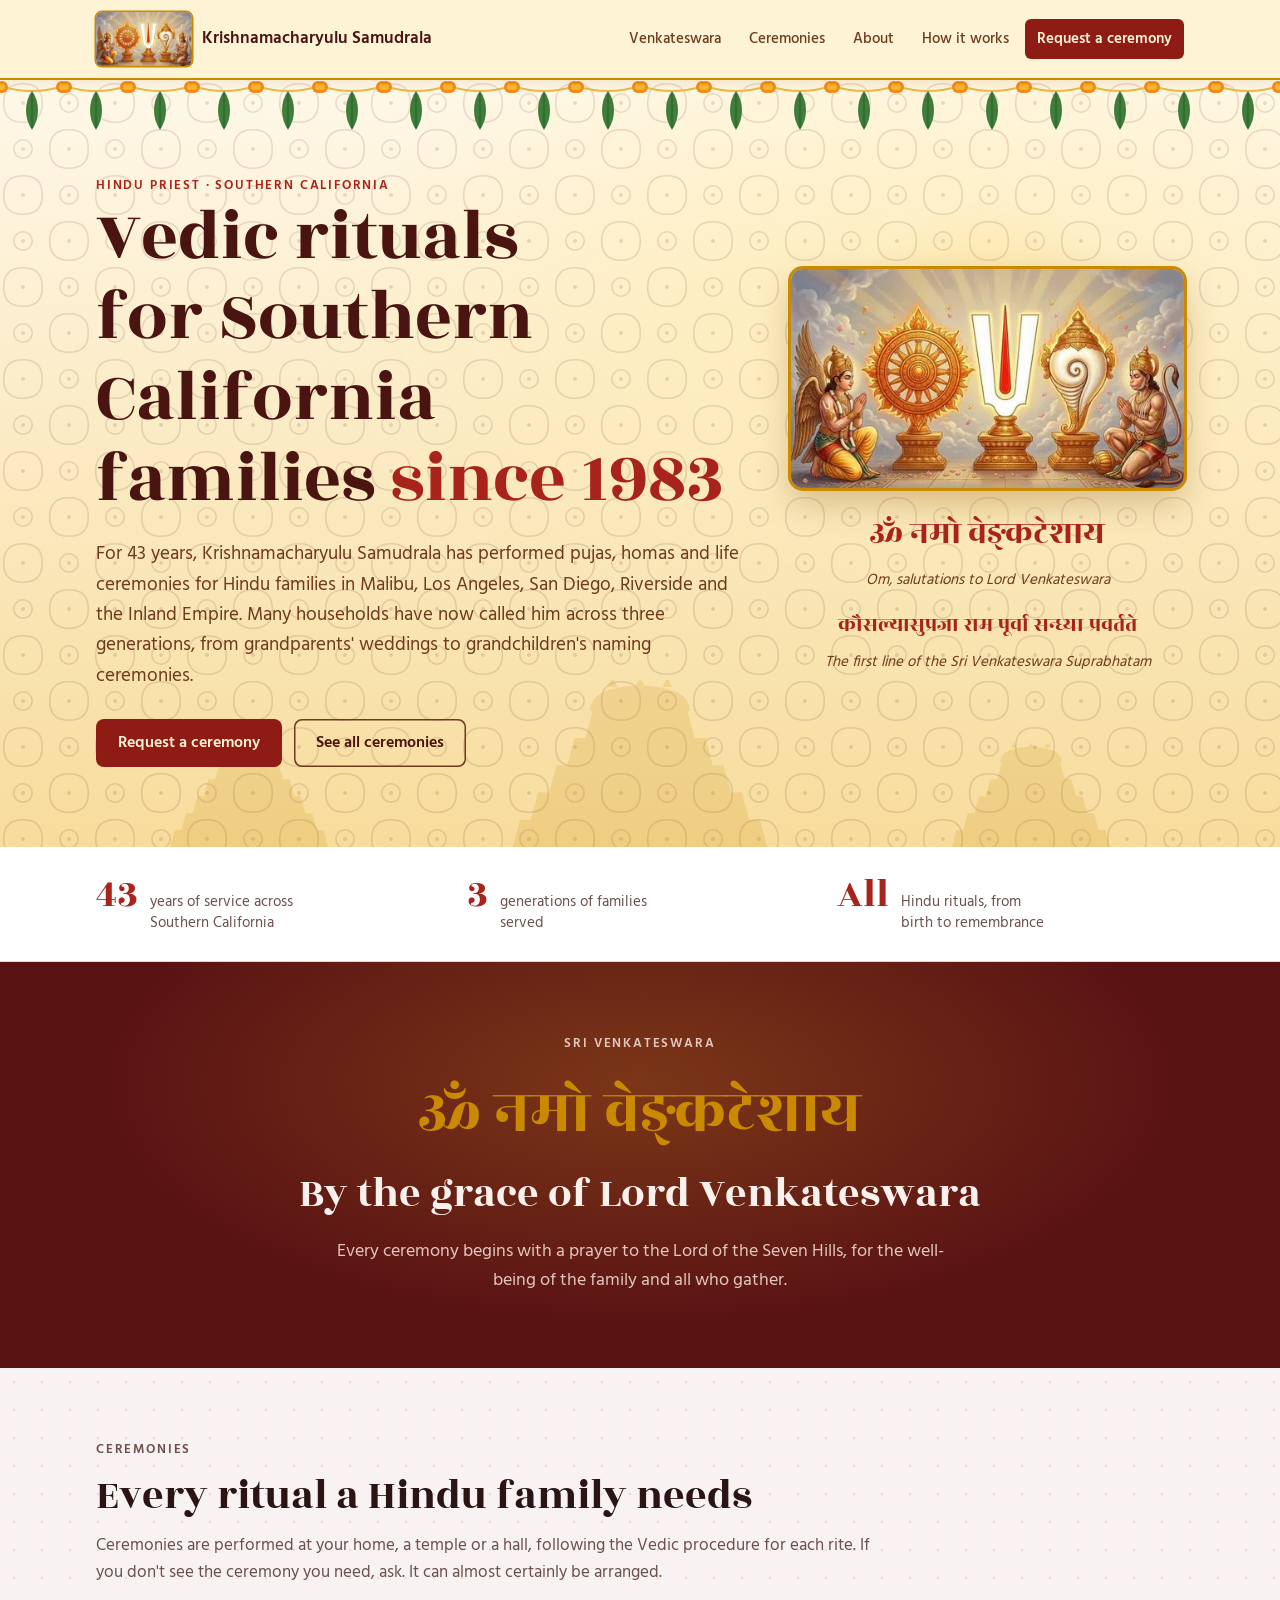
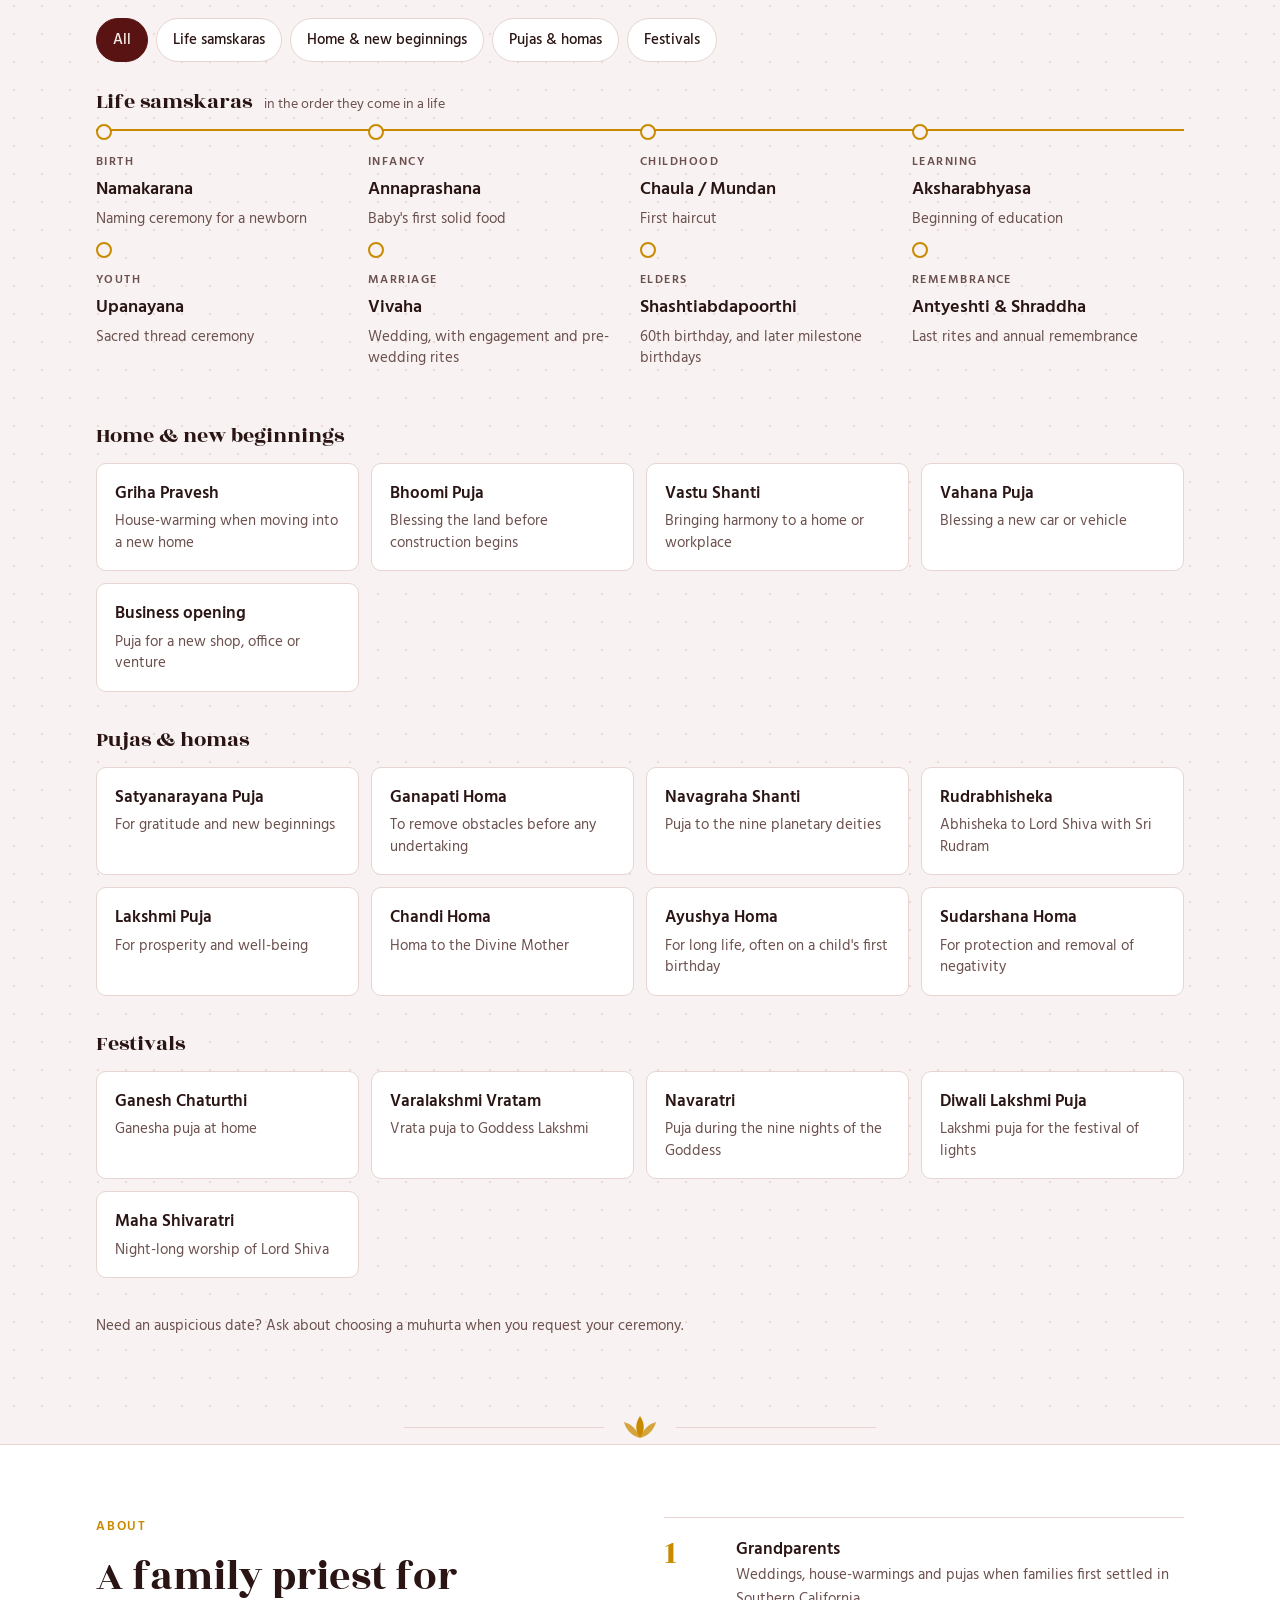
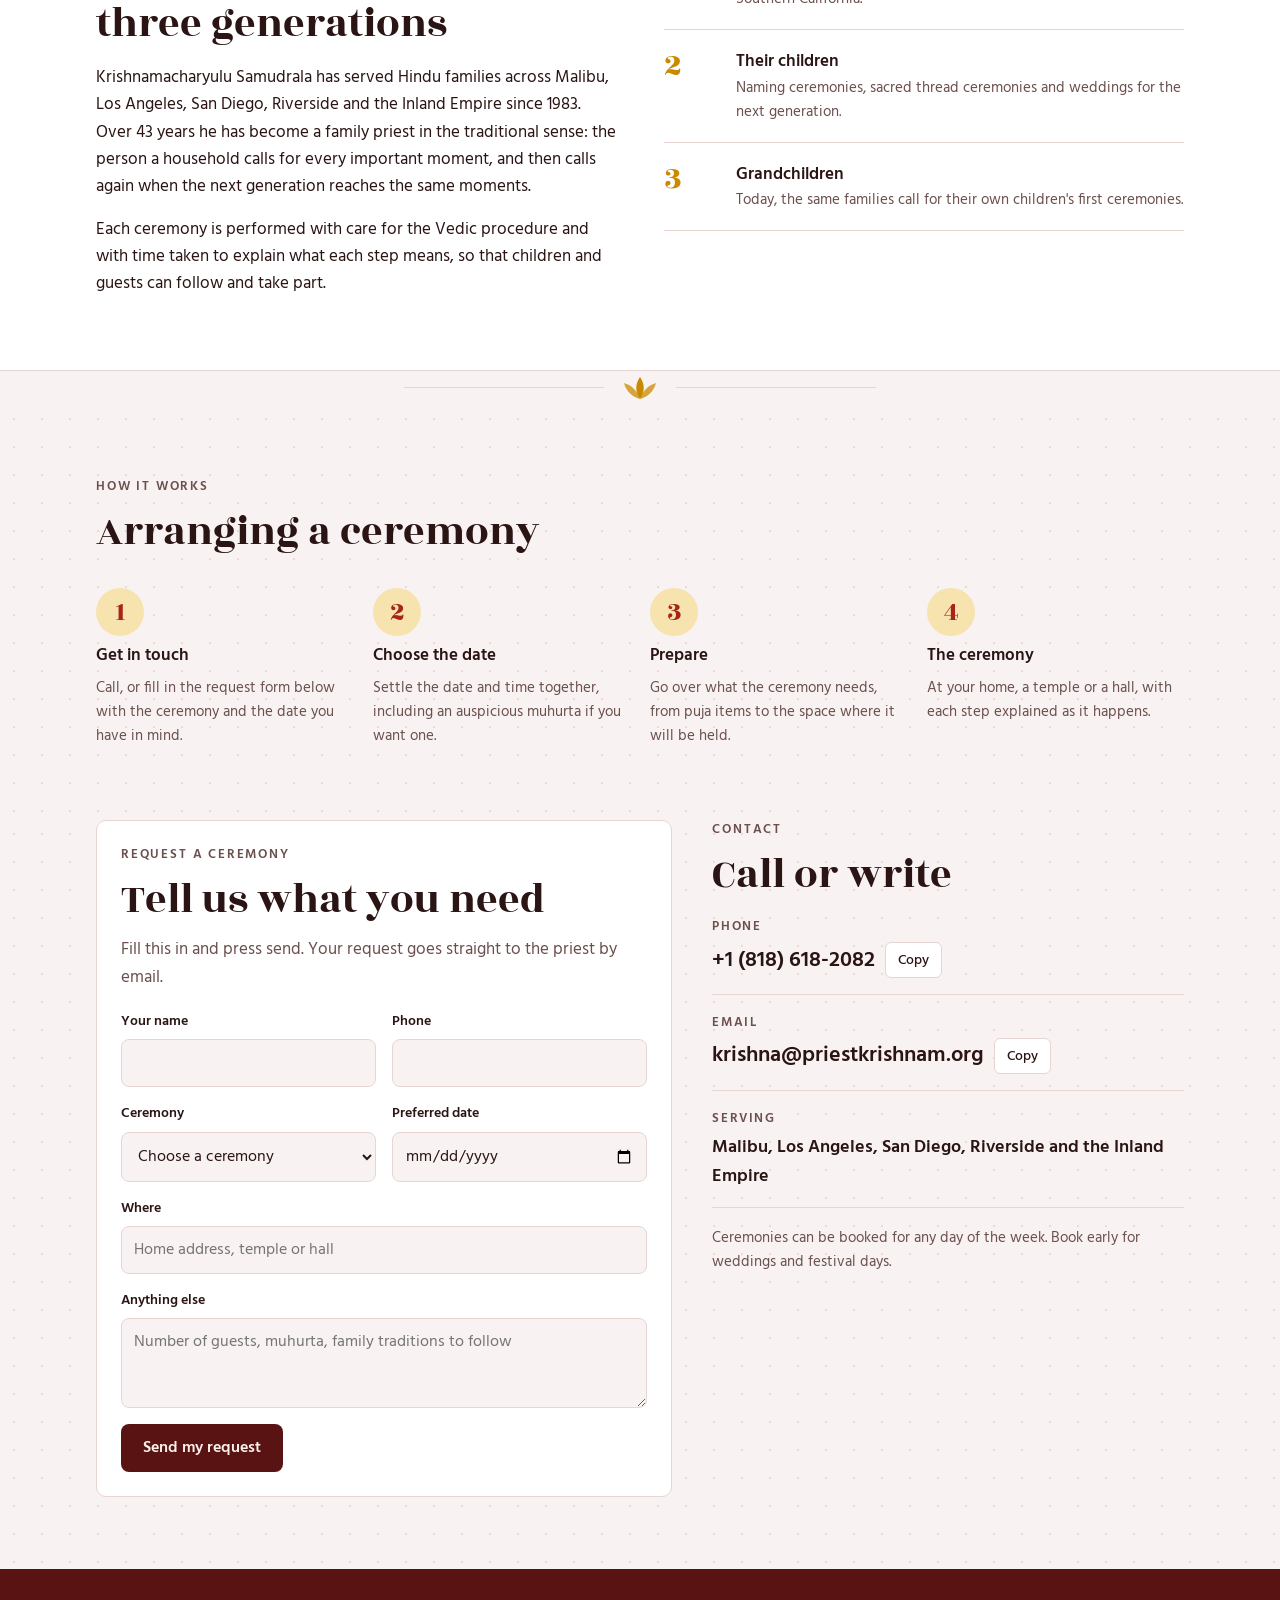
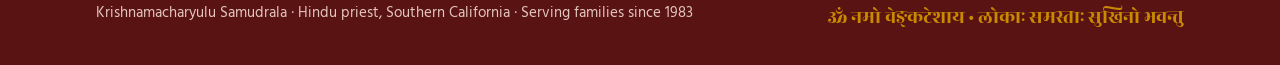
==== index.html @ 1e93631e "fix: the code" ====
<!doctype html>
<html lang="en">
<head>
<meta charset="utf-8">
<meta name="viewport" content="width=device-width, initial-scale=1, viewport-fit=cover">
<meta name="description" content="Krishnamacharyulu Samudrala, Hindu priest serving families in Malibu, Los Angeles, San Diego, Riverside and the Inland Empire since 1983. Pujas, homas, weddings and all Hindu ceremonies.">
<title>Krishnamacharyulu Samudrala</title>
<link rel="preconnect" href="https://fonts.googleapis.com">
<link rel="stylesheet" href="https://fonts.googleapis.com/css2?family=Rozha+One&family=Hind:wght@400;500;600&display=swap">
<style>
/* Layout: a temple-maroon hero band with a kolam drawn behind it, then plain leaf-white sections; services follow the order of life's samskaras */
:root {
  --bg: #F8F3F2;
  --surface: #FFFFFF;
  --ink: #2A1514;
  --muted: #6B504D;
  --line: #E6D5D1;
  --band: #5A1313;
  --on-band: #FBF1EC;
  --on-band-muted: #E3C6BC;
  --turmeric: #C98A00;
  --turmeric-soft: #F6E3AE;
  --kumkum: #A8231A;
  --kumkum-on-band: #E2382B;
  --dot: rgba(168, 35, 26, 0.13);
  --ph-bg: #FFF1C2;
  --ph-ink: #6B4A00;
  --display: "Rozha One", "Georgia", serif;
  --body: "Hind", "Segoe UI", system-ui, sans-serif;
  --radius: 10px;
  --nav-bg: #FFF3D6; --nav-ink: #4A1410; --nav-muted: #6E3B1E;
  --hero-top: #FFF8E8; --hero-bottom: #F7DC9C; --hero-ink: #4A1410; --hero-muted: #6E3B1E; --hero-accent: #A8231A;
}
@media (prefers-color-scheme: dark) {
  :root:not([data-theme="light"]) {
    --bg: #140B0A; --surface: #1E1211; --ink: #F3E8E4; --muted: #C0A7A1; --line: #3A2422;
    --band: #2B0E0D; --on-band: #F8ECE7; --on-band-muted: #D8BBB2;
    --turmeric: #F0B429; --turmeric-soft: #3A2E0F; --kumkum: #F07A6A;
    --ph-bg: #3A2E0F; --ph-ink: #F6D47A; --dot: rgba(240, 180, 41, 0.10); --nav-bg: #2A1609; --nav-ink: #FBEFD5; --nav-muted: #E6CFA6; --hero-top: #2A1609; --hero-bottom: #3E2410; --hero-ink: #FBEFD5; --hero-muted: #E6CFA6; --hero-accent: #F0B429; color-scheme: dark;
  }
}
:root[data-theme="dark"] {
  --bg: #140B0A; --surface: #1E1211; --ink: #F3E8E4; --muted: #C0A7A1; --line: #3A2422;
  --band: #2B0E0D; --on-band: #F8ECE7; --on-band-muted: #D8BBB2;
  --turmeric: #F0B429; --turmeric-soft: #3A2E0F; --kumkum: #F07A6A;
  --ph-bg: #3A2E0F; --ph-ink: #F6D47A; --dot: rgba(240, 180, 41, 0.10); --nav-bg: #2A1609; --nav-ink: #FBEFD5; --nav-muted: #E6CFA6; --hero-top: #2A1609; --hero-bottom: #3E2410; --hero-ink: #FBEFD5; --hero-muted: #E6CFA6; --hero-accent: #F0B429; color-scheme: dark;
}
* { box-sizing: border-box; }
body { background: var(--bg); color: var(--ink); font-family: var(--body); font-size: 17px; line-height: 1.6; }
.wrap { max-width: 1120px; margin: 0 auto; padding-left: max(16px, env(safe-area-inset-left, 0px)); padding-right: max(16px, env(safe-area-inset-right, 0px)); }
h1, h2, h3 { font-family: var(--display); font-weight: 400; line-height: 1.12; text-wrap: balance; margin: 0; }
h2 { font-size: clamp(30px, 4vw, 42px); }
h3 { font-size: 22px; }
p { margin: 0; }
a { color: inherit; }
:focus-visible { outline: 3px solid var(--turmeric); outline-offset: 2px; border-radius: 4px; }
.eyebrow { font-size: 13px; font-weight: 600; letter-spacing: 0.14em; text-transform: uppercase; color: var(--turmeric); }
.ph { background: var(--ph-bg); color: var(--ph-ink); padding: 0 0.3em; border-radius: 4px; font-weight: 600; }
.skt { font-family: var(--display); }

/* header */
body::before { content: ""; position: fixed; inset: 0 0 auto; height: env(safe-area-inset-top, 0px); z-index: 10; background: var(--nav-bg); }
header.top { position: sticky; top: env(safe-area-inset-top, 0px); z-index: 9; background: var(--nav-bg); color: var(--nav-ink); border-bottom: 2px solid var(--turmeric); box-shadow: 0 2px 12px rgba(120, 70, 10, 0.12); }
header.top .wrap { display: flex; align-items: center; justify-content: space-between; gap: 16px; padding-block: 12px; flex-wrap: wrap; }
.brand { display: flex; align-items: center; gap: 10px; text-decoration: none; }
.brand-art { display: block; width: 96px; height: 54px; object-fit: cover; border-radius: 6px; flex: 0 0 auto; box-shadow: 0 0 0 1.5px var(--turmeric); }
.brand span { font-weight: 600; font-size: 17px; }
nav { display: flex; gap: 4px; flex-wrap: wrap; }
nav a { text-decoration: none; padding: 8px 12px; border-radius: 6px; font-size: 15px; font-weight: 500; color: var(--nav-muted); }
nav a:hover { color: var(--nav-ink); background: rgba(201, 138, 0, 0.14); }
nav a.cta { color: #FFF3D6; background: #8E1B14; font-weight: 600; }
nav a.cta:hover { color: #FFFFFF; background: #A8231A; }

/* hero */
.hero { position: relative; background: radial-gradient(ellipse 70% 60% at 72% 30%, rgba(255, 236, 170, 0.55), rgba(255, 236, 170, 0) 70%), linear-gradient(180deg, var(--hero-top), var(--hero-bottom)); color: var(--hero-ink); overflow: hidden; }
.hero canvas { position: absolute; inset: 0; width: 100%; height: 100%; opacity: 0.12; pointer-events: none; }
.hero .wrap { position: relative; display: grid; grid-template-columns: minmax(0, 1.25fr) minmax(0, 0.75fr); gap: 40px; align-items: center; padding-block: 72px 80px; }
.hero h1 { font-size: clamp(40px, 6.2vw, 72px); }
.hero h1 em { font-style: normal; color: var(--hero-accent); }
.hero .eyebrow { color: var(--hero-accent); }
.hero .lede { margin-top: 20px; font-size: 19px; max-width: 34em; color: var(--hero-muted); }
.hero .actions { margin-top: 28px; display: flex; gap: 12px; flex-wrap: wrap; }
.btn { display: inline-flex; align-items: center; gap: 8px; min-height: 48px; padding: 0 22px; border-radius: 8px; font: 600 16px var(--body); text-decoration: none; border: 0; cursor: pointer; }
.btn.primary { background: #8E1B14; color: #FFF3D6; }
.btn.primary:hover { background: #A8231A; }
.btn.ghost { background: transparent; color: var(--hero-ink); box-shadow: inset 0 0 0 1.5px var(--hero-muted); }
.btn.ghost:hover { box-shadow: inset 0 0 0 1.5px var(--hero-ink); }
.shloka { border-left: 0; text-align: center; }
.shloka .deva { font-family: var(--display); font-size: clamp(26px, 3vw, 34px); color: var(--hero-accent); line-height: 1.4; }
.shloka .tr { margin-top: 10px; font-size: 15px; color: var(--hero-muted); font-style: italic; }
.emblem-art { display: block; width: 100%; max-width: 560px; height: auto; margin: 0 auto 22px; border-radius: 12px; box-shadow: 0 0 0 3px var(--turmeric), 0 14px 34px rgba(120, 60, 0, 0.28); }
.shloka .deva.small { margin-top: 18px; font-size: clamp(18px, 2vw, 22px); }
.glow { animation: glow 3.2s ease-in-out infinite; }
@keyframes glow { 0%,100% { opacity: 1; } 50% { opacity: 0.72; } }
@media (prefers-reduced-motion: reduce) { .glow { animation: none; } }
.temples .wrap { display: grid; gap: 28px; }
.temple-grid { display: grid; grid-template-columns: repeat(2, minmax(0, 1fr)); gap: 24px; }
figure { margin: 0; display: grid; gap: 12px; }
.photo-slot { aspect-ratio: 4 / 3; max-width: 100%; border-radius: var(--radius); background: var(--band); color: var(--on-band-muted); display: grid; place-items: center; text-align: center; padding: 24px; position: relative; overflow: hidden; box-shadow: inset 0 0 0 6px var(--band), inset 0 0 0 8px var(--turmeric); }
.photo-slot span { font-size: 15px; max-width: 22em; }
.photo-slot .om-big { display: block; font-family: var(--display); font-size: 64px; color: var(--turmeric); line-height: 1; margin-bottom: 10px; }
figcaption { display: grid; gap: 2px; }
figcaption b { font-family: var(--display); font-weight: 400; font-size: 22px; }
figcaption span { color: var(--muted); font-size: 15px; }
@media (max-width: 700px) { .temple-grid { grid-template-columns: minmax(0, 1fr); } }

/* facts */
.facts { background: var(--surface); border-bottom: 1px solid var(--line); }
.facts .wrap { display: grid; grid-template-columns: repeat(3, minmax(0, 1fr)); gap: 24px; padding-block: 28px; }
.fact { display: flex; align-items: baseline; gap: 12px; }
.fact b { font-family: var(--display); font-weight: 400; font-size: 40px; color: var(--kumkum); line-height: 1; font-variant-numeric: lining-nums; }
.fact span { color: var(--muted); font-size: 15px; line-height: 1.35; }

section { padding-block: 72px; }
.sec-head { display: grid; gap: 12px; max-width: 46em; margin-bottom: 32px; }
.sec-head p { color: var(--muted); }

/* services */
.tabs { display: flex; gap: 8px; flex-wrap: wrap; margin-bottom: 28px; }
.tab { min-height: 44px; padding: 0 16px; border-radius: 999px; border: 1px solid var(--line); background: var(--surface); color: var(--ink); font: 500 15px var(--body); cursor: pointer; }
.tab[aria-pressed="true"] { background: var(--band); color: var(--on-band); border-color: var(--band); }
.group { display: grid; gap: 14px; margin-bottom: 36px; }
.group > h3 { display: flex; align-items: baseline; gap: 12px; }
.group > h3 small { font-family: var(--body); font-size: 14px; color: var(--muted); font-weight: 400; }
.life { list-style: none; margin: 0; padding: 0; display: grid; grid-template-columns: repeat(4, minmax(0, 1fr)); gap: 0; border-top: 2px solid var(--turmeric); }
.life li { position: relative; padding: 22px 18px 18px 0; display: grid; gap: 4px; align-content: start; }
.life li::before { content: ""; position: absolute; top: -7px; left: 0; width: 12px; height: 12px; border-radius: 50%; background: var(--bg); border: 2px solid var(--turmeric); }
.life .stage { font-size: 12px; font-weight: 600; letter-spacing: 0.12em; text-transform: uppercase; color: var(--muted); }
.life .name { font-weight: 600; font-size: 18px; }
.life .what { color: var(--muted); font-size: 15px; line-height: 1.45; }
.cards { display: grid; grid-template-columns: repeat(auto-fill, minmax(min(100%, 240px), 1fr)); gap: 12px; }
.card { background: var(--surface); border: 1px solid var(--line); border-radius: var(--radius); padding: 16px 18px; display: grid; gap: 4px; align-content: start; }
.card .name { font-weight: 600; font-size: 17px; }
.card .what { color: var(--muted); font-size: 15px; line-height: 1.45; }
.note { color: var(--muted); font-size: 15px; }

/* about */
.about { background: var(--surface); border-block: 1px solid var(--line); }
.about .wrap { display: grid; grid-template-columns: minmax(0, 1fr) minmax(0, 1fr); gap: 48px; align-items: start; }
.about .copy { display: grid; gap: 16px; max-width: 34em; }
.gens { display: grid; gap: 0; }
.gen { display: grid; grid-template-columns: 56px minmax(0, 1fr); gap: 16px; padding: 18px 0; border-bottom: 1px solid var(--line); }
.gen:first-child { border-top: 1px solid var(--line); }
.gen .n { font-family: var(--display); font-size: 34px; color: var(--turmeric); line-height: 1; }
.gen .t { font-weight: 600; }
.gen .d { color: var(--muted); font-size: 15px; }

/* steps */
.steps { list-style: none; margin: 0; padding: 0; display: grid; grid-template-columns: repeat(4, minmax(0, 1fr)); gap: 20px; counter-reset: s; }
.steps li { counter-increment: s; display: grid; gap: 6px; align-content: start; }
.steps li::before { content: counter(s); font-family: var(--display); font-size: 28px; color: var(--kumkum); width: 48px; height: 48px; border-radius: 50%; display: grid; place-items: center; background: var(--turmeric-soft); }
.steps .t { font-weight: 600; }
.steps .d { color: var(--muted); font-size: 15px; }

/* booking */
.book .wrap { display: grid; grid-template-columns: minmax(0, 1.1fr) minmax(0, 0.9fr); gap: 40px; align-items: start; }
form { background: var(--surface); border: 1px solid var(--line); border-radius: var(--radius); padding: 24px; display: grid; gap: 16px; }
.row2 { display: grid; grid-template-columns: repeat(2, minmax(0, 1fr)); gap: 16px; }
label { display: grid; gap: 6px; font-size: 14px; font-weight: 600; }
input, select, textarea { font: 16px var(--body); color: var(--ink); background: var(--bg); border: 1px solid var(--line); border-radius: 8px; padding: 10px 12px; min-height: 46px; width: 100%; }
textarea { min-height: 90px; resize: vertical; }
.summary { display: grid; gap: 10px; }
.summary[hidden] { display: none; }
.summary textarea { min-height: 170px; font-size: 15px; }
.summary .hint { font-size: 14px; color: var(--muted); }
.contact-card { display: grid; gap: 18px; }
.line-item { display: grid; gap: 4px; padding-bottom: 16px; border-bottom: 1px solid var(--line); }
.line-item .k { font-size: 13px; font-weight: 600; letter-spacing: 0.12em; text-transform: uppercase; color: var(--muted); }
.line-item .v { font-size: 22px; font-weight: 600; display: flex; align-items: center; gap: 10px; flex-wrap: wrap; }
.copy-btn { min-height: 36px; padding: 0 12px; border-radius: 6px; border: 1px solid var(--line); background: var(--surface); color: var(--ink); font: 500 14px var(--body); cursor: pointer; }
.btn.dark { background: var(--band); color: var(--on-band); }


/* devotional layers */
.torana { position: absolute; left: 0; right: 0; top: 0; height: 54px; background: url("data:image/svg+xml,%3Csvg%20xmlns%3D%22http%3A//www.w3.org/2000/svg%22%20width%3D%2264%22%20height%3D%2254%22%20viewBox%3D%220%200%2064%2054%22%3E%3Cpath%20d%3D%22M0%206%20Q32%2016%2064%206%22%20fill%3D%22none%22%20stroke%3D%22%23E9B949%22%20stroke-width%3D%222%22/%3E%3Cpath%20d%3D%22M32%2011%20C40%2022%2040%2038%2032%2050%20C24%2038%2024%2022%2032%2011%20Z%22%20fill%3D%22%233E7D3A%22/%3E%3Cpath%20d%3D%22M32%2013%20L32%2048%22%20stroke%3D%22%232A5A27%22%20stroke-width%3D%221%22/%3E%3Ccircle%20cx%3D%222%22%20cy%3D%227%22%20r%3D%226%22%20fill%3D%22%23F28C18%22/%3E%3Ccircle%20cx%3D%222%22%20cy%3D%227%22%20r%3D%223%22%20fill%3D%22%23F7B733%22/%3E%3Ccircle%20cx%3D%2262%22%20cy%3D%227%22%20r%3D%226%22%20fill%3D%22%23F28C18%22/%3E%3Ccircle%20cx%3D%2262%22%20cy%3D%227%22%20r%3D%223%22%20fill%3D%22%23F7B733%22/%3E%3C/svg%3E") repeat-x; background-size: 64px 54px; pointer-events: none; }
.gopuram { position: absolute; left: 0; right: 0; bottom: 0; width: 100%; height: 200px; color: var(--turmeric); opacity: 0.16; pointer-events: none; }
.hero .wrap { padding-top: 96px; }
.shloka { position: relative; }
.shloka::before { content: ""; position: absolute; left: 50%; top: 100px; width: 340px; height: 340px; max-width: 100%; transform: translate(-50%, -50%); border-radius: 50%; background: radial-gradient(circle, rgba(240, 180, 41, 0.38) 0%, rgba(240, 180, 41, 0.12) 40%, rgba(240, 180, 41, 0) 70%); pointer-events: none; }
.shloka > * { position: relative; }
@keyframes turn { to { transform: translate(-50%, -50%) rotate(360deg); } }
main > section:not(.about):not(.temples) { background-image: radial-gradient(var(--dot) 1.3px, transparent 1.6px); background-size: 28px 28px; }
.lotus-div { display: flex; justify-content: center; align-items: center; gap: 14px; color: var(--turmeric); padding-block: 4px; }
.lotus-div::before, .lotus-div::after { content: ""; height: 1px; width: min(200px, 30vw); background: var(--line); }
.temples { background: var(--band); color: var(--on-band); position: relative; overflow: hidden; }
.temples .wrap { position: relative; display: grid; justify-items: center; text-align: center; gap: 20px; }
.temples .emblem { width: min(360px, 100%); height: auto; }
.temples .mantra { font-family: var(--display); font-size: clamp(34px, 6vw, 64px); color: var(--turmeric); line-height: 1.2; }
.temples p.lead { color: var(--on-band-muted); max-width: 36em; font-size: 18px; }
.temples .eyebrow { color: var(--on-band-muted); }
.temples h2 { color: var(--on-band); }
.temples::before { content: ""; position: absolute; inset: 0; background: radial-gradient(ellipse at 50% 30%, rgba(240, 180, 41, 0.22), rgba(240, 180, 41, 0) 60%); pointer-events: none; }

footer { background: var(--band); color: var(--on-band-muted); }
footer .wrap { padding-block: 32px; display: flex; justify-content: space-between; gap: 16px; flex-wrap: wrap; font-size: 15px; }
footer .skt { color: var(--turmeric); font-size: 20px; }

@media (max-width: 860px) {
  .hero .wrap, .about .wrap, .book .wrap { grid-template-columns: minmax(0, 1fr); }
  .hero .wrap { padding-block: 48px 56px; }
  .life { grid-template-columns: repeat(2, minmax(0, 1fr)); }
  .steps { grid-template-columns: repeat(2, minmax(0, 1fr)); }
}
@media (max-width: 560px) {
  .facts .wrap { grid-template-columns: minmax(0, 1fr); gap: 14px; }
  .life, .steps, .row2 { grid-template-columns: minmax(0, 1fr); }
  nav a:not(.cta) { display: none; }
  section { padding-block: 52px; }
}
@media (max-width: 860px) { .hero .wrap { padding-top: 76px; } .gopuram { height: 120px; } }
</style>
<style>:root{padding-top:env(safe-area-inset-top,0px);padding-bottom:env(safe-area-inset-bottom,0px)} body{margin:0} img{max-width:100%} [hidden]{display:none!important}</style>
</head>
<body>


<header class="top">
  <div class="wrap">
    <a class="brand" href="#top"><img class="brand-art" src="venkateswara_scene.jpg" alt="" aria-hidden="true" width="96" height="54"><span>Krishnamacharyulu Samudrala</span></a>
    <nav aria-label="Sections">
      <a href="#temples">Venkateswara</a>
      <a href="#services">Ceremonies</a>
      <a href="#about">About</a>
      <a href="#how">How it works</a>
      <a class="cta" href="#book">Request a ceremony</a>
    </nav>
  </div>
</header>

<main id="top">
  <div class="hero">
    <canvas id="kolam" aria-hidden="true"></canvas>
    <div class="torana" aria-hidden="true"></div>
    <svg class="gopuram" viewBox="0 0 1200 220" preserveAspectRatio="xMidYMax meet" aria-hidden="true"><path d="M460.0 220.0 L468.0 190.0 L732.0 190.0 L740.0 220.0 Z M480.0 190.0 L488.0 160.0 L712.0 160.0 L720.0 190.0 Z M500.0 160.0 L508.0 130.0 L692.0 130.0 L700.0 160.0 Z M520.0 130.0 L528.0 100.0 L672.0 100.0 L680.0 130.0 Z M540.0 100.0 L548.0 70.0 L652.0 70.0 L660.0 100.0 Z M545.0 70.0 Q545.0 44.0 600.0 42.0 Q655.0 44.0 655.0 70.0 Z M565.0 44.0 Q570.0 28.0 575.0 44.0 Z M595.0 44.0 Q600.0 28.0 605.0 44.0 Z M625.0 44.0 Q630.0 28.0 635.0 44.0 Z M83.2 220.0 L88.2 201.4 L251.8 201.4 L256.8 220.0 Z M95.6 201.4 L100.6 182.8 L239.4 182.8 L244.4 201.4 Z M108.0 182.8 L113.0 164.2 L227.0 164.2 L232.0 182.8 Z M120.4 164.2 L125.4 145.6 L214.6 145.6 L219.6 164.2 Z M132.8 145.6 L137.8 127.0 L202.2 127.0 L207.2 145.6 Z M135.9 127.0 Q135.9 110.9 170.0 109.6 Q204.1 110.9 204.1 127.0 Z M148.3 110.9 Q151.4 101.0 154.5 110.9 Z M166.9 110.9 Q170.0 101.0 173.1 110.9 Z M185.5 110.9 Q188.6 101.0 191.7 110.9 Z M943.2 220.0 L948.2 201.4 L1111.8 201.4 L1116.8 220.0 Z M955.6 201.4 L960.6 182.8 L1099.4 182.8 L1104.4 201.4 Z M968.0 182.8 L973.0 164.2 L1087.0 164.2 L1092.0 182.8 Z M980.4 164.2 L985.4 145.6 L1074.6 145.6 L1079.6 164.2 Z M992.8 145.6 L997.8 127.0 L1062.2 127.0 L1067.2 145.6 Z M995.9 127.0 Q995.9 110.9 1030.0 109.6 Q1064.1 110.9 1064.1 127.0 Z M1008.3 110.9 Q1011.4 101.0 1014.5 110.9 Z M1026.9 110.9 Q1030.0 101.0 1033.1 110.9 Z M1045.5 110.9 Q1048.6 101.0 1051.7 110.9 Z" fill="currentColor"></path></svg>
    <div class="wrap">
      <div>
        <p class="eyebrow">Hindu priest · Southern California</p>
        <h1>Vedic rituals for Southern California families <em>since 1983</em></h1>
        <p class="lede">For 43 years, Krishnamacharyulu Samudrala has performed pujas, homas and life ceremonies for Hindu families in Malibu, Los Angeles, San Diego, Riverside and the Inland Empire. Many households have now called him across three generations, from grandparents' weddings to grandchildren's naming ceremonies.</p>
        <div class="actions">
          <a class="btn primary" href="#book">Request a ceremony</a>
          <a class="btn ghost" href="#services">See all ceremonies</a>
        </div>
      </div>
      <div class="shloka">
        <img class="emblem-art" src="venkateswara_scene.jpg" alt="Garuda and Hanuman with folded hands on either side of the Sudarshana chakra, namam and shankha of Lord Venkateswara" width="946" height="528">
        <p class="deva" lang="sa">ॐ नमो वेङ्कटेशाय</p>
        <p class="tr">Om, salutations to Lord Venkateswara</p>
        <p class="deva small" lang="sa">कौसल्यासुप्रजा राम पूर्वा सन्ध्या प्रवर्तते</p>
        <p class="tr">The first line of the Sri Venkateswara Suprabhatam</p>
      </div>
    </div>
  </div>

  <div class="facts">
    <div class="wrap">
      <div class="fact"><b>43</b><span>years of service across<br>Southern California</span></div>
      <div class="fact"><b>3</b><span>generations of families<br>served</span></div>
      <div class="fact"><b>All</b><span>Hindu rituals, from<br>birth to remembrance</span></div>
    </div>
  </div>

  <section class="temples" id="temples">
    <div class="wrap">
      <p class="eyebrow">Sri Venkateswara</p>
      <p class="mantra" lang="sa">ॐ नमो वेङ्कटेशाय</p>
      <h2>By the grace of Lord Venkateswara</h2>
      <p class="lead">Every ceremony begins with a prayer to the Lord of the Seven Hills, for the well-being of the family and all who gather.</p>
    </div>
  </section>

  <section id="services">
    <div class="wrap">
      <div class="sec-head">
        <p class="eyebrow">Ceremonies</p>
        <h2>Every ritual a Hindu family needs</h2>
        <p>Ceremonies are performed at your home, a temple or a hall, following the Vedic procedure for each rite. If you don't see the ceremony you need, ask. It can almost certainly be arranged.</p>
      </div>

      <div class="tabs" role="group" aria-label="Filter ceremonies">
        <button class="tab" type="button" data-f="all" aria-pressed="true">All</button>
        <button class="tab" type="button" data-f="life" aria-pressed="false">Life samskaras</button>
        <button class="tab" type="button" data-f="home" aria-pressed="false">Home &amp; new beginnings</button>
        <button class="tab" type="button" data-f="homa" aria-pressed="false">Pujas &amp; homas</button>
        <button class="tab" type="button" data-f="fest" aria-pressed="false">Festivals</button>
      </div>

      <div class="group" data-cat="life">
        <h3>Life samskaras <small>in the order they come in a life</small></h3>
        <ol class="life">
          <li><span class="stage">Birth</span><span class="name">Namakarana</span><span class="what">Naming ceremony for a newborn</span></li>
          <li><span class="stage">Infancy</span><span class="name">Annaprashana</span><span class="what">Baby's first solid food</span></li>
          <li><span class="stage">Childhood</span><span class="name">Chaula / Mundan</span><span class="what">First haircut</span></li>
          <li><span class="stage">Learning</span><span class="name">Aksharabhyasa</span><span class="what">Beginning of education</span></li>
          <li><span class="stage">Youth</span><span class="name">Upanayana</span><span class="what">Sacred thread ceremony</span></li>
          <li><span class="stage">Marriage</span><span class="name">Vivaha</span><span class="what">Wedding, with engagement and pre-wedding rites</span></li>
          <li><span class="stage">Elders</span><span class="name">Shashtiabdapoorthi</span><span class="what">60th birthday, and later milestone birthdays</span></li>
          <li><span class="stage">Remembrance</span><span class="name">Antyeshti &amp; Shraddha</span><span class="what">Last rites and annual remembrance</span></li>
        </ol>
      </div>

      <div class="group" data-cat="home">
        <h3>Home &amp; new beginnings</h3>
        <div class="cards">
          <div class="card"><span class="name">Griha Pravesh</span><span class="what">House-warming when moving into a new home</span></div>
          <div class="card"><span class="name">Bhoomi Puja</span><span class="what">Blessing the land before construction begins</span></div>
          <div class="card"><span class="name">Vastu Shanti</span><span class="what">Bringing harmony to a home or workplace</span></div>
          <div class="card"><span class="name">Vahana Puja</span><span class="what">Blessing a new car or vehicle</span></div>
          <div class="card"><span class="name">Business opening</span><span class="what">Puja for a new shop, office or venture</span></div>
        </div>
      </div>

      <div class="group" data-cat="homa">
        <h3>Pujas &amp; homas</h3>
        <div class="cards">
          <div class="card"><span class="name">Satyanarayana Puja</span><span class="what">For gratitude and new beginnings</span></div>
          <div class="card"><span class="name">Ganapati Homa</span><span class="what">To remove obstacles before any undertaking</span></div>
          <div class="card"><span class="name">Navagraha Shanti</span><span class="what">Puja to the nine planetary deities</span></div>
          <div class="card"><span class="name">Rudrabhisheka</span><span class="what">Abhisheka to Lord Shiva with Sri Rudram</span></div>
          <div class="card"><span class="name">Lakshmi Puja</span><span class="what">For prosperity and well-being</span></div>
          <div class="card"><span class="name">Chandi Homa</span><span class="what">Homa to the Divine Mother</span></div>
          <div class="card"><span class="name">Ayushya Homa</span><span class="what">For long life, often on a child's first birthday</span></div>
          <div class="card"><span class="name">Sudarshana Homa</span><span class="what">For protection and removal of negativity</span></div>
        </div>
      </div>

      <div class="group" data-cat="fest">
        <h3>Festivals</h3>
        <div class="cards">
          <div class="card"><span class="name">Ganesh Chaturthi</span><span class="what">Ganesha puja at home</span></div>
          <div class="card"><span class="name">Varalakshmi Vratam</span><span class="what">Vrata puja to Goddess Lakshmi</span></div>
          <div class="card"><span class="name">Navaratri</span><span class="what">Puja during the nine nights of the Goddess</span></div>
          <div class="card"><span class="name">Diwali Lakshmi Puja</span><span class="what">Lakshmi puja for the festival of lights</span></div>
          <div class="card"><span class="name">Maha Shivaratri</span><span class="what">Night-long worship of Lord Shiva</span></div>
        </div>
      </div>
      <p class="note">Need an auspicious date? Ask about choosing a muhurta when you request your ceremony.</p>
    </div>
  </section>

  <div class="lotus-div" aria-hidden="true"><svg width="44" height="26" viewBox="0 0 44 26"><g fill="currentColor"><path d="M22 2 C27 9 27 17 22 24 C17 17 17 9 22 2 Z"></path><path d="M22 24 C14 22 8 16 6 8 C13 10 19 15 22 24 Z" opacity="0.75"></path><path d="M22 24 C30 22 36 16 38 8 C31 10 25 15 22 24 Z" opacity="0.75"></path></g></svg></div>
  <section class="about" id="about">
    <div class="wrap">
      <div class="copy">
        <p class="eyebrow">About</p>
        <h2>A family priest for three generations</h2>
        <p>Krishnamacharyulu Samudrala has served Hindu families across Malibu, Los Angeles, San Diego, Riverside and the Inland Empire since 1983. Over 43 years he has become a family priest in the traditional sense: the person a household calls for every important moment, and then calls again when the next generation reaches the same moments.</p>
        <p>Each ceremony is performed with care for the Vedic procedure and with time taken to explain what each step means, so that children and guests can follow and take part.</p>
      </div>
      <div class="gens">
        <div class="gen"><span class="n">1</span><div><p class="t">Grandparents</p><p class="d">Weddings, house-warmings and pujas when families first settled in Southern California.</p></div></div>
        <div class="gen"><span class="n">2</span><div><p class="t">Their children</p><p class="d">Naming ceremonies, sacred thread ceremonies and weddings for the next generation.</p></div></div>
        <div class="gen"><span class="n">3</span><div><p class="t">Grandchildren</p><p class="d">Today, the same families call for their own children's first ceremonies.</p></div></div>
      </div>
    </div>
  </section>

  <div class="lotus-div" aria-hidden="true"><svg width="44" height="26" viewBox="0 0 44 26"><g fill="currentColor"><path d="M22 2 C27 9 27 17 22 24 C17 17 17 9 22 2 Z"></path><path d="M22 24 C14 22 8 16 6 8 C13 10 19 15 22 24 Z" opacity="0.75"></path><path d="M22 24 C30 22 36 16 38 8 C31 10 25 15 22 24 Z" opacity="0.75"></path></g></svg></div>
  <section id="how">
    <div class="wrap">
      <div class="sec-head">
        <p class="eyebrow">How it works</p>
        <h2>Arranging a ceremony</h2>
      </div>
      <ol class="steps">
        <li><span class="t">Get in touch</span><span class="d">Call, or fill in the request form below with the ceremony and the date you have in mind.</span></li>
        <li><span class="t">Choose the date</span><span class="d">Settle the date and time together, including an auspicious muhurta if you want one.</span></li>
        <li><span class="t">Prepare</span><span class="d">Go over what the ceremony needs, from puja items to the space where it will be held.</span></li>
        <li><span class="t">The ceremony</span><span class="d">At your home, a temple or a hall, with each step explained as it happens.</span></li>
      </ol>
    </div>
  </section>

  <section class="book" id="book" style="padding-top: 0">
    <div class="wrap">
      <form id="req" novalidate>
        <div class="sec-head" style="margin-bottom: 4px">
          <p class="eyebrow">Request a ceremony</p>
          <h2>Tell us what you need</h2>
          <p>Fill this in and press send. Your request goes straight to the priest by email.</p>
        </div>
        <div class="row2">
          <label for="f-name">Your name<input id="f-name" name="name" autocomplete="name" required></label>
          <label for="f-phone">Phone<input id="f-phone" name="phone" type="tel" autocomplete="tel" required></label>
        </div>
        <div class="row2">
          <label for="f-cer">Ceremony
            <select id="f-cer" name="ceremony" required>
              <option value="">Choose a ceremony</option>
              <optgroup label="Life samskaras"><option>Namakarana</option><option>Annaprashana</option><option>Chaula / Mundan</option><option>Aksharabhyasa</option><option>Upanayana</option><option>Vivaha (Wedding)</option><option>Shashtiabdapoorthi</option><option>Antyeshti / Shraddha</option></optgroup>
              <optgroup label="Home"><option>Griha Pravesh</option><option>Bhoomi Puja</option><option>Vastu Shanti</option><option>Vahana Puja</option><option>Business opening</option></optgroup>
              <optgroup label="Pujas &amp; homas"><option>Satyanarayana Puja</option><option>Ganapati Homa</option><option>Navagraha Shanti</option><option>Rudrabhisheka</option><option>Lakshmi Puja</option><option>Chandi Homa</option><option>Ayushya Homa</option><option>Sudarshana Homa</option></optgroup>
              <optgroup label="Festivals"><option>Ganesh Chaturthi</option><option>Varalakshmi Vratam</option><option>Navaratri</option><option>Diwali Lakshmi Puja</option><option>Maha Shivaratri</option></optgroup>
              <option>Something else</option>
            </select>
          </label>
          <label for="f-date">Preferred date<input id="f-date" name="date" type="date"></label>
        </div>
        <label for="f-where">Where<input id="f-where" name="where" placeholder="Home address, temple or hall"></label>
        <label for="f-notes">Anything else<textarea id="f-notes" name="notes" placeholder="Number of guests, muhurta, family traditions to follow"></textarea></label>
        <input id="f-honey" name="_honey" type="text" tabindex="-1" autocomplete="off" aria-hidden="true" style="position:absolute;left:-9999px;width:1px;height:1px;opacity:0">
        <div><button class="btn dark" type="submit" id="f-send">Send my request</button></div>
        <p id="f-err" class="note" role="alert" hidden></p>
        <p id="f-ok" class="note" role="status" hidden></p>
      </form>

      <div class="contact-card">
        <div class="sec-head" style="margin-bottom: 0">
          <p class="eyebrow">Contact</p>
          <h2>Call or write</h2>
        </div>
        <div class="line-item"><span class="k">Phone</span><span class="v"><span id="ph-phone" style="font-variant-numeric: tabular-nums">+1 (818) 618-2082</span><button class="copy-btn" type="button" data-copy="ph-phone">Copy</button></span></div>
        <div class="line-item"><span class="k">Email</span><span class="v"><span id="ph-email" style="overflow-wrap: anywhere">krishna@priestkrishnam.org</span><button class="copy-btn" type="button" data-copy="ph-email">Copy</button></span></div>
        <div class="line-item"><span class="k">Serving</span><span class="v" style="font-size: 18px">Malibu, Los Angeles, San Diego, Riverside and the Inland Empire</span></div>
        <p class="note">Ceremonies can be booked for any day of the week. Book early for weddings and festival days.</p>
      </div>
    </div>
  </section>
</main>

<footer>
  <div class="wrap">
    <span>Krishnamacharyulu Samudrala · Hindu priest, Southern California · Serving families since 1983</span>
    <span class="skt" lang="sa">ॐ नमो वेङ्कटेशाय · लोकाः समस्ताः सुखिनो भवन्तु</span>
  </div>
</footer>

<script>
(function () {
  // Kolam behind the hero: rice-flour loops drawn around a dot grid
  var cv = document.getElementById('kolam');
  function draw() {
    var r = cv.getBoundingClientRect(), dpr = window.devicePixelRatio || 1;
    cv.width = Math.max(1, r.width * dpr); cv.height = Math.max(1, r.height * dpr);
    var c = cv.getContext('2d'); c.setTransform(dpr, 0, 0, dpr, 0, 0);
    c.clearRect(0, 0, r.width, r.height);
    var s = 46, color = getComputedStyle(document.documentElement).getPropertyValue('--hero-ink').trim() || '#4A1410';
    c.strokeStyle = color; c.fillStyle = color; c.lineWidth = 1.6;
    for (var y = s / 2; y < r.height + s; y += s) {
      for (var x = s / 2; x < r.width + s; x += s) {
        var i = Math.round(x / s), j = Math.round(y / s);
        c.beginPath(); c.arc(x, y, 2, 0, Math.PI * 2); c.fill();
        c.beginPath();
        if ((i + j) % 2 === 0) {
          c.moveTo(x, y - s * 0.42); c.quadraticCurveTo(x + s * 0.42, y - s * 0.42, x + s * 0.42, y);
          c.quadraticCurveTo(x + s * 0.42, y + s * 0.42, x, y + s * 0.42);
          c.quadraticCurveTo(x - s * 0.42, y + s * 0.42, x - s * 0.42, y);
          c.quadraticCurveTo(x - s * 0.42, y - s * 0.42, x, y - s * 0.42);
        } else {
          c.arc(x, y, s * 0.2, 0, Math.PI * 2);
        }
        c.stroke();
      }
    }
  }
  draw();
  window.addEventListener('resize', draw);
  try { matchMedia('(prefers-color-scheme: dark)').addEventListener('change', draw); } catch (e) {}

  // Ceremony filter
  var tabs = document.querySelectorAll('.tab'), groups = document.querySelectorAll('.group');
  tabs.forEach(function (t) {
    t.addEventListener('click', function () {
      var f = t.getAttribute('data-f');
      tabs.forEach(function (o) { o.setAttribute('aria-pressed', String(o === t)); });
      groups.forEach(function (g) { g.hidden = !(f === 'all' || g.getAttribute('data-cat') === f); });
    });
  });

  // Copy helpers
  function copyText(text, btn, selectEl) {
    var done = function () { var old = btn.textContent; btn.textContent = 'Copied'; setTimeout(function () { btn.textContent = old; }, 1600); };
    var fallback = function () {
      if (selectEl && selectEl.select) { selectEl.focus(); selectEl.select(); }
      else { var rg = document.createRange(); rg.selectNodeContents(selectEl); var sel = getSelection(); sel.removeAllRanges(); sel.addRange(rg); }
      btn.textContent = 'Selected, press Ctrl+C';
      setTimeout(function () { btn.textContent = 'Copy'; }, 2200);
    };
    try { navigator.clipboard.writeText(text).then(done, fallback); } catch (e) { fallback(); }
  }
  document.querySelectorAll('[data-copy]').forEach(function (b) {
    b.addEventListener('click', function () { var el = document.getElementById(b.getAttribute('data-copy')); copyText(el.textContent.trim(), b, el); });
  });

  // Request sender: Web3Forms emails each request to the address the access key was created for.
  // Get a free key at https://web3forms.com (enter krishna@priestkrishnam.org) and paste it below.
  var WEB3FORMS_KEY = 'da990057-204f-4b81-9e25-d3c6ffeb48a9';
  var MAIL_TO = 'krishna@priestkrishnam.org';
  var form = document.getElementById('req'), err = document.getElementById('f-err'), ok = document.getElementById('f-ok'), sendBtn = document.getElementById('f-send');
  form.addEventListener('submit', function (e) {
    e.preventDefault();
    var v = function (id) { return document.getElementById(id).value.trim(); };
    ok.hidden = true;
    if (v('f-honey')) return;
    var missing = [];
    if (!v('f-name')) missing.push('your name');
    if (!v('f-phone')) missing.push('a phone number');
    if (!v('f-cer')) missing.push('the ceremony');
    if (missing.length) { err.textContent = 'Please add ' + missing.join(', ') + ' so the request can be sent.'; err.hidden = false; return; }
    err.hidden = true;
    var d = v('f-date');
    var dateText = d ? new Date(d + 'T12:00:00').toLocaleDateString('en-US', { weekday: 'long', year: 'numeric', month: 'long', day: 'numeric' }) : 'Flexible';
    var subject = 'Ceremony request: ' + v('f-cer') + ' - ' + v('f-name');
    var fields = { 'Name': v('f-name'), 'Phone': v('f-phone'), 'Ceremony': v('f-cer'), 'Preferred date': dateText, 'Location': v('f-where') || 'To be decided', 'Notes': v('f-notes') || '-' };

    // No key yet: fall back to opening the visitor's email app so the button still works.
    if (!WEB3FORMS_KEY || WEB3FORMS_KEY.indexOf('PASTE_') === 0) {
      var body = Object.keys(fields).map(function (k) { return k + ': ' + fields[k]; }).join('\n');
      window.location.href = 'mailto:' + MAIL_TO + '?subject=' + encodeURIComponent(subject) + '&body=' + encodeURIComponent('Namaste,\n\n' + body + '\n\nThank you.');
      return;
    }

    var payload = Object.assign({ access_key: WEB3FORMS_KEY, subject: subject, from_name: 'Website request - ' + v('f-name'), botcheck: '' }, fields);
    var label = sendBtn.textContent;
    sendBtn.disabled = true; sendBtn.textContent = 'Sending...';
    fetch('https://api.web3forms.com/submit', {
      method: 'POST',
      headers: { 'Content-Type': 'application/json', 'Accept': 'application/json' },
      body: JSON.stringify(payload)
    }).then(function (r) { return r.json().then(function (j) { if (!r.ok || !j.success) throw new Error(j.message || 'Send failed'); }); })
      .then(function () { form.reset(); ok.textContent = 'Thank you. Your request has been sent, and you will hear back soon.'; ok.hidden = false; })
      .catch(function (x) { console.error('Form send failed:', x); err.textContent = 'Sorry, the request could not be sent (' + ((x && x.message) || 'network error') + '). Please call +1 (818) 618-2082 or email ' + MAIL_TO + '.'; err.hidden = false; })
      .then(function () { sendBtn.disabled = false; sendBtn.textContent = label; });
  });
})();
</script>

</body>
</html>
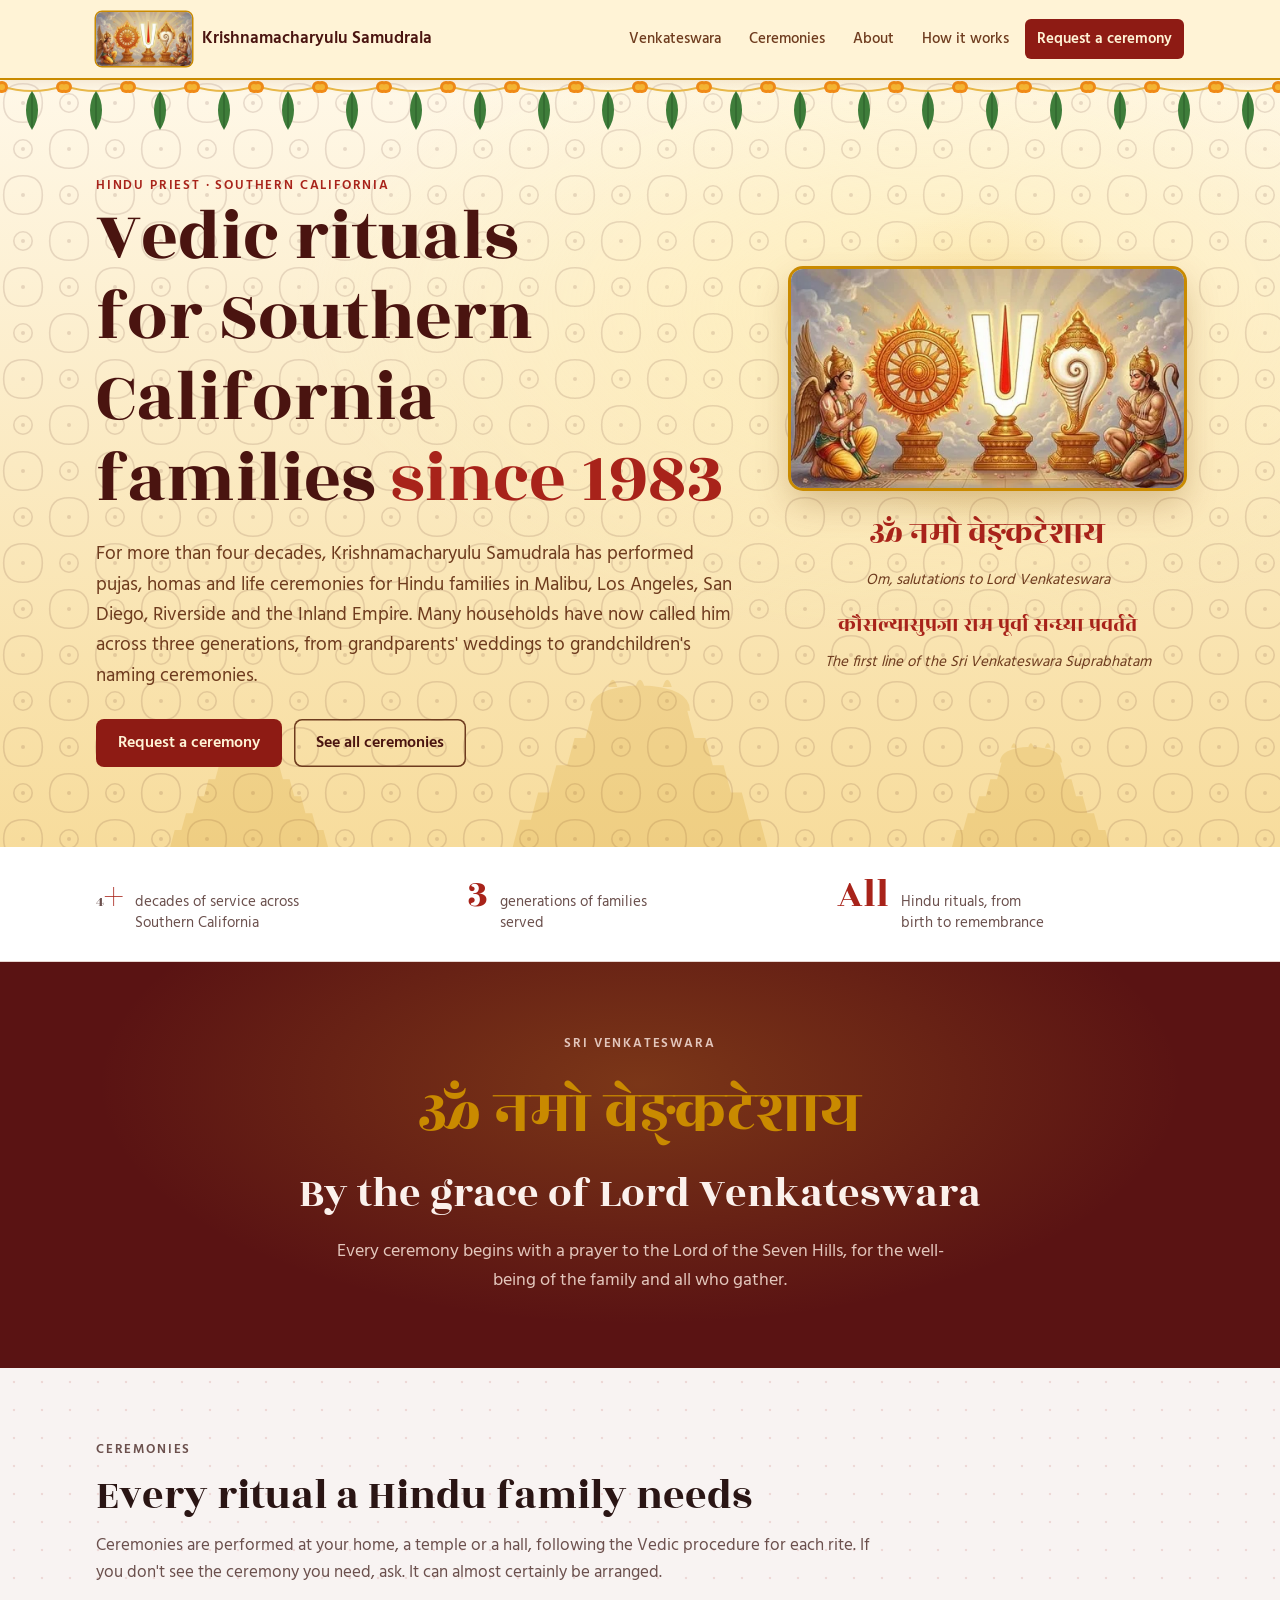
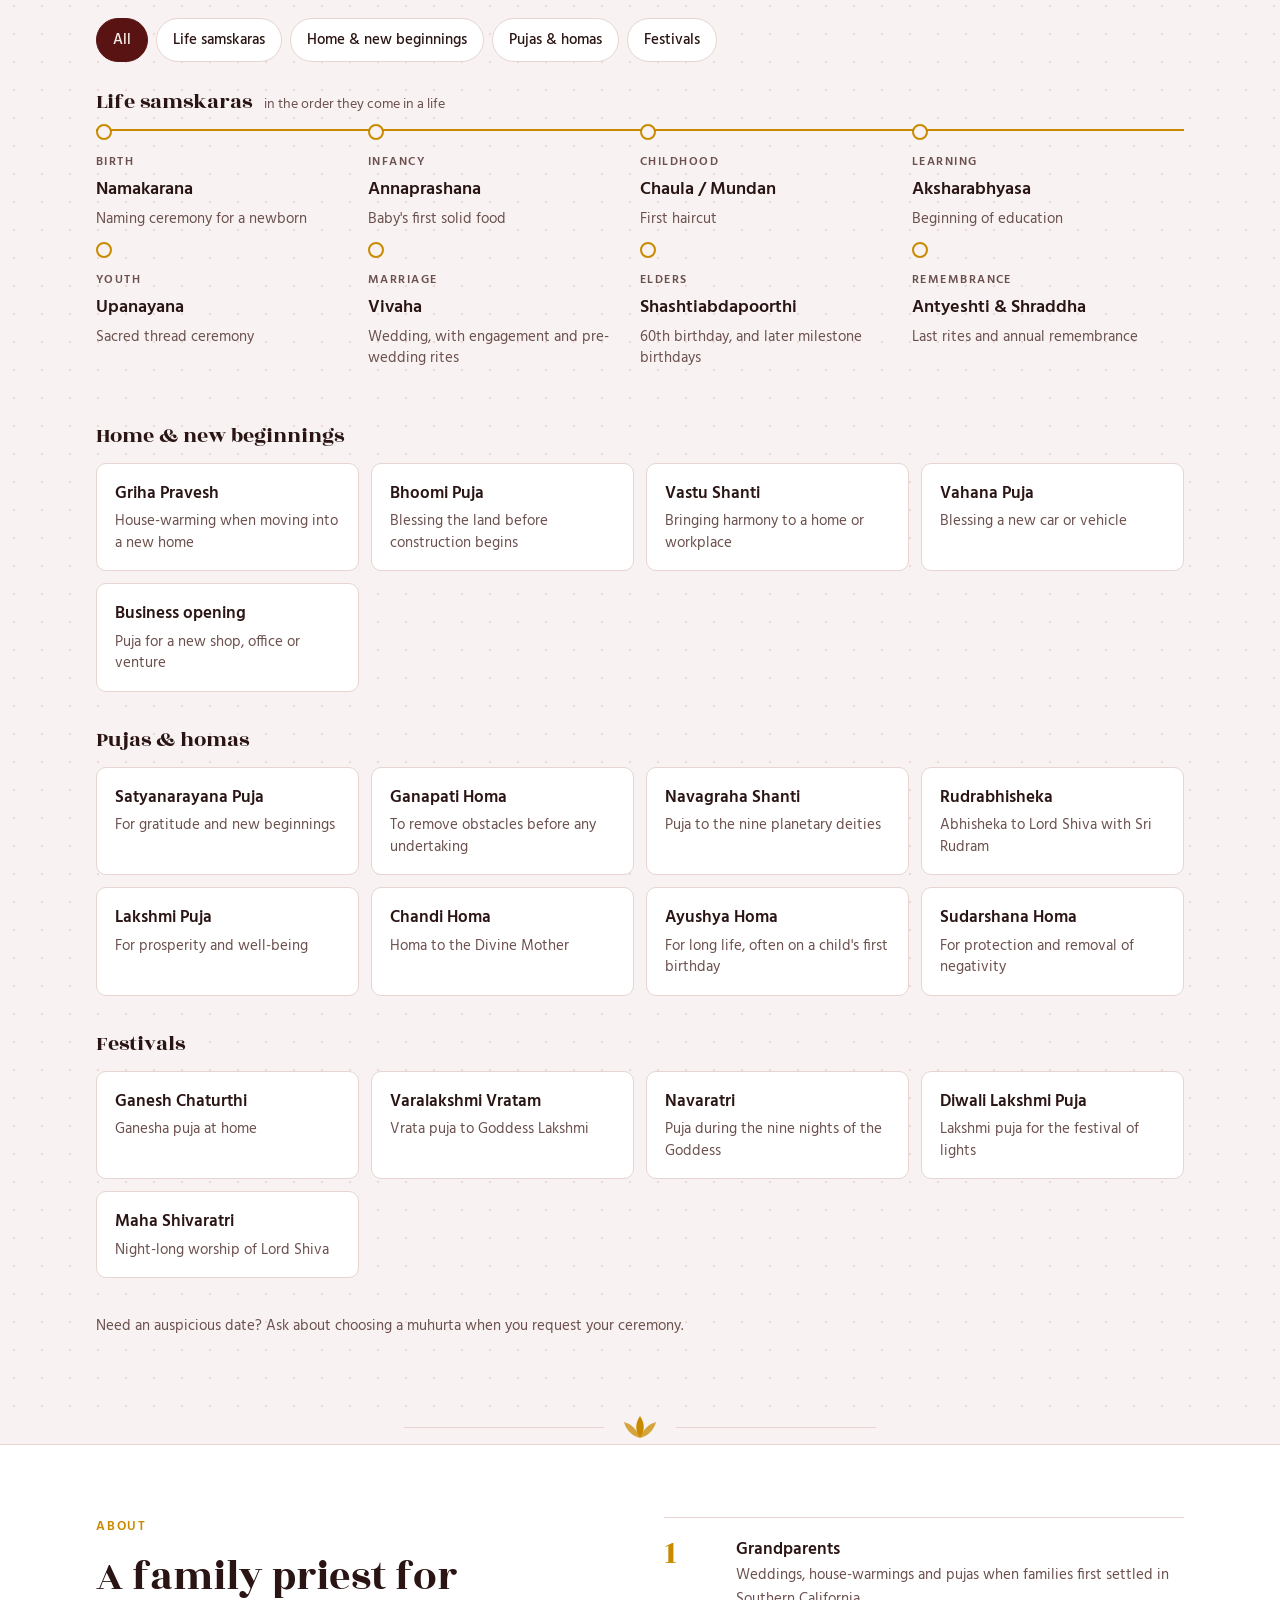
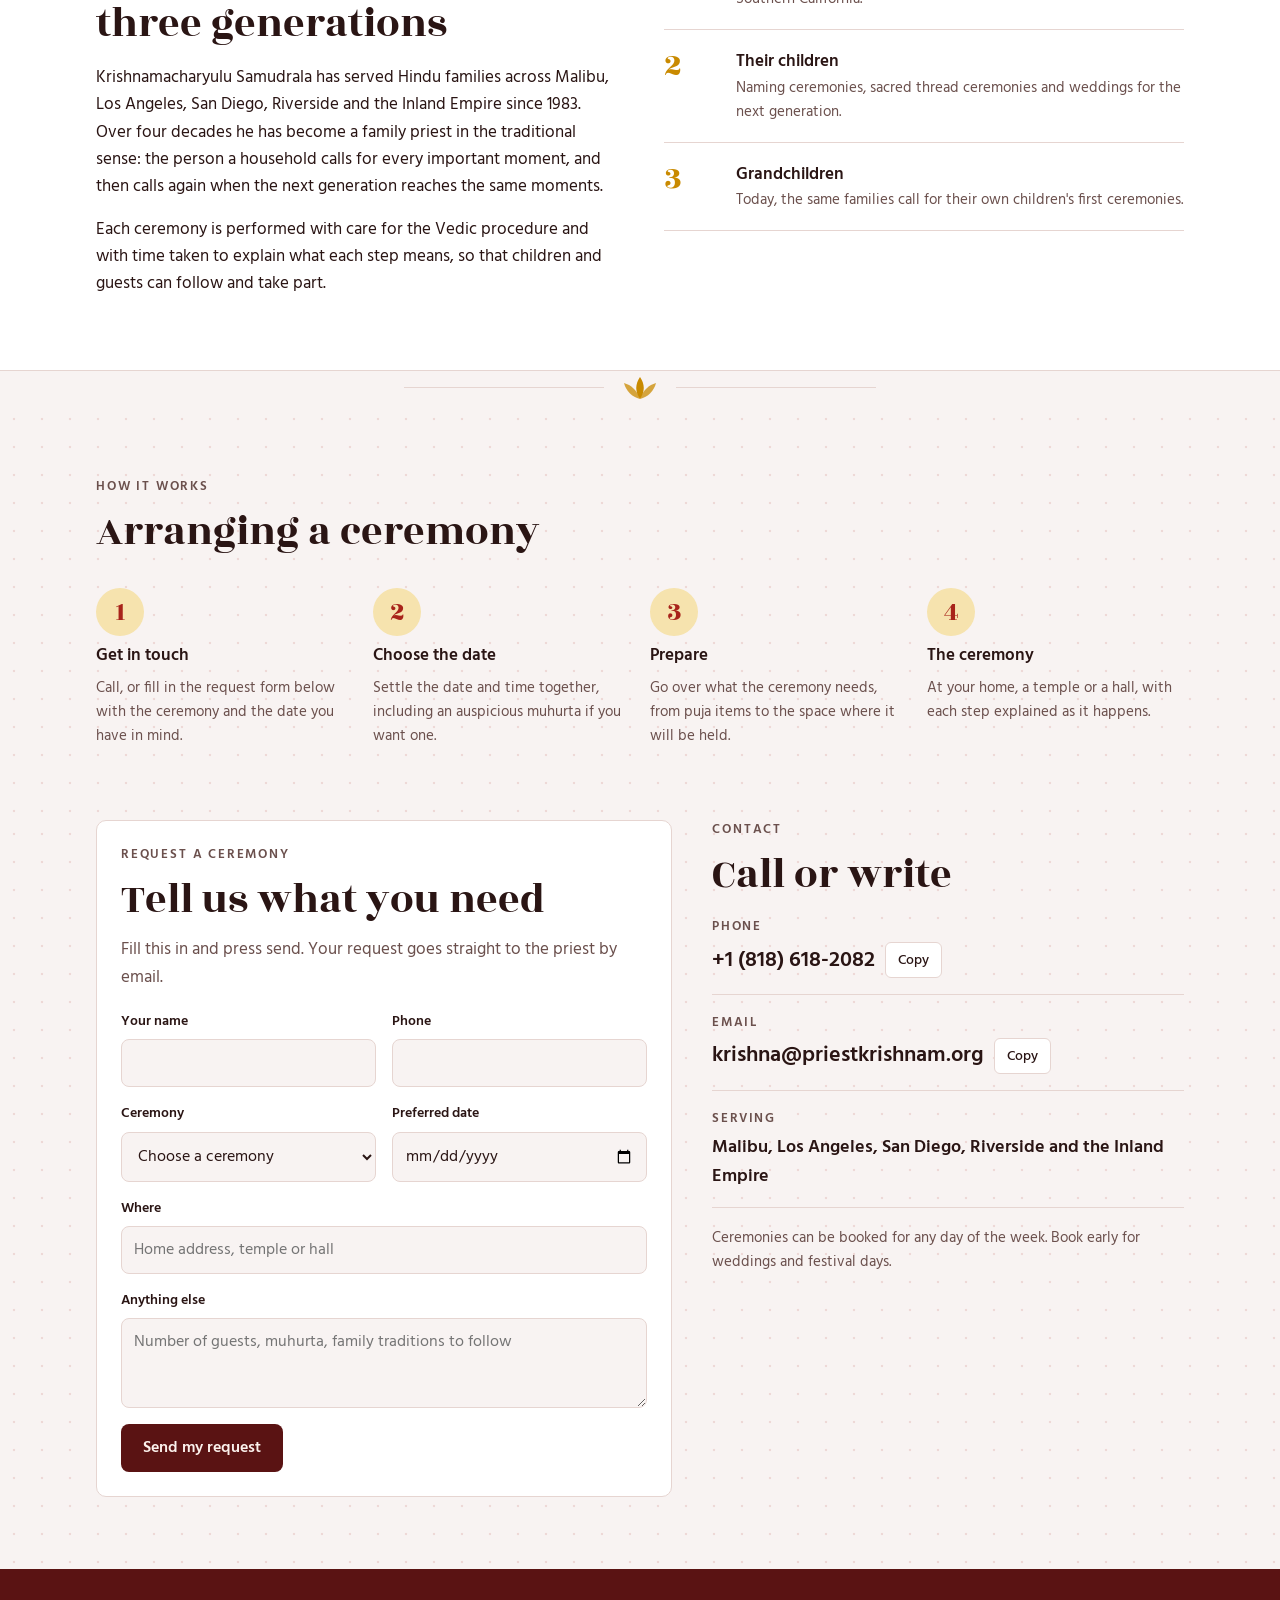
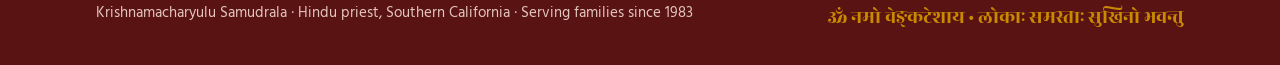
==== commit cfc76870: "fix: decades" ====
--- a/index.html
+++ b/index.html
@@ -236,7 +236,7 @@
       <div>
         <p class="eyebrow">Hindu priest · Southern California</p>
         <h1>Vedic rituals for Southern California families <em>since 1983</em></h1>
-        <p class="lede">For 43 years, Krishnamacharyulu Samudrala has performed pujas, homas and life ceremonies for Hindu families in Malibu, Los Angeles, San Diego, Riverside and the Inland Empire. Many households have now called him across three generations, from grandparents' weddings to grandchildren's naming ceremonies.</p>
+        <p class="lede">For more than <span class="dec-word">four</span> decades, Krishnamacharyulu Samudrala has performed pujas, homas and life ceremonies for Hindu families in Malibu, Los Angeles, San Diego, Riverside and the Inland Empire. Many households have now called him across three generations, from grandparents' weddings to grandchildren's naming ceremonies.</p>
         <div class="actions">
           <a class="btn primary" href="#book">Request a ceremony</a>
           <a class="btn ghost" href="#services">See all ceremonies</a>
@@ -254,7 +254,7 @@
 
   <div class="facts">
     <div class="wrap">
-      <div class="fact"><b>43</b><span>years of service across<br>Southern California</span></div>
+      <div class="fact"><b><span class="dec-num">4</span>+</b><span>decades of service across<br>Southern California</span></div>
       <div class="fact"><b>3</b><span>generations of families<br>served</span></div>
       <div class="fact"><b>All</b><span>Hindu rituals, from<br>birth to remembrance</span></div>
     </div>
@@ -344,7 +344,7 @@
       <div class="copy">
         <p class="eyebrow">About</p>
         <h2>A family priest for three generations</h2>
-        <p>Krishnamacharyulu Samudrala has served Hindu families across Malibu, Los Angeles, San Diego, Riverside and the Inland Empire since 1983. Over 43 years he has become a family priest in the traditional sense: the person a household calls for every important moment, and then calls again when the next generation reaches the same moments.</p>
+        <p>Krishnamacharyulu Samudrala has served Hindu families across Malibu, Los Angeles, San Diego, Riverside and the Inland Empire since 1983. Over <span class="dec-word">four</span> decades he has become a family priest in the traditional sense: the person a household calls for every important moment, and then calls again when the next generation reaches the same moments.</p>
         <p>Each ceremony is performed with care for the Vedic procedure and with time taken to explain what each step means, so that children and guests can follow and take part.</p>
       </div>
       <div class="gens">
@@ -482,6 +482,14 @@
     b.addEventListener('click', function () { var el = document.getElementById(b.getAttribute('data-copy')); copyText(el.textContent.trim(), b, el); });
   });
 
+  // Decades of service, counted from 1983 so the wording stays current
+  var decades = Math.floor((new Date().getFullYear() - 1983) / 10);
+  var words = ['', 'one', 'two', 'three', 'four', 'five', 'six', 'seven', 'eight', 'nine'];
+  if (decades >= 4 && decades < words.length) {
+    document.querySelectorAll('.dec-word').forEach(function (el) { el.textContent = words[decades]; });
+    document.querySelectorAll('.dec-num').forEach(function (el) { el.textContent = decades; });
+  }
+
   // Request sender: Web3Forms emails each request to the address the access key was created for.
   // Get a free key at https://web3forms.com (enter krishna@priestkrishnam.org) and paste it below.
   var WEB3FORMS_KEY = 'da990057-204f-4b81-9e25-d3c6ffeb48a9';
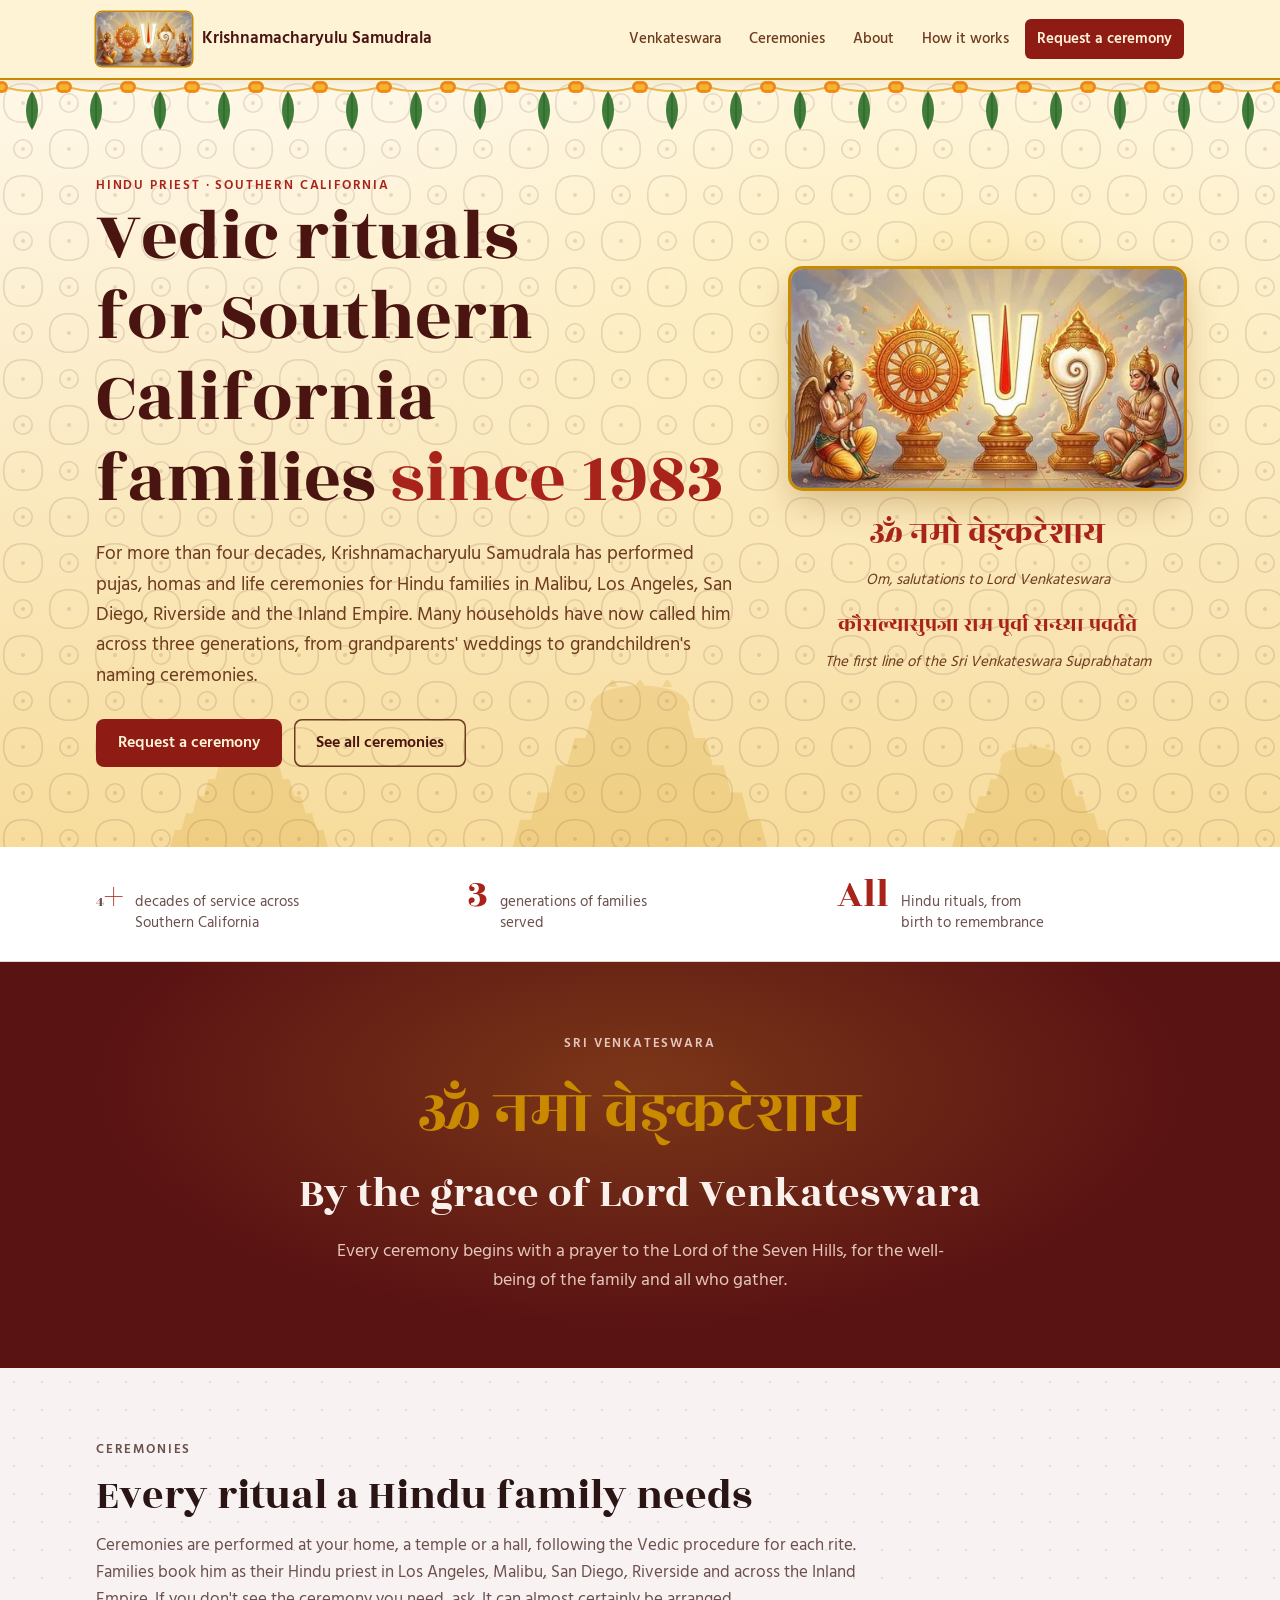
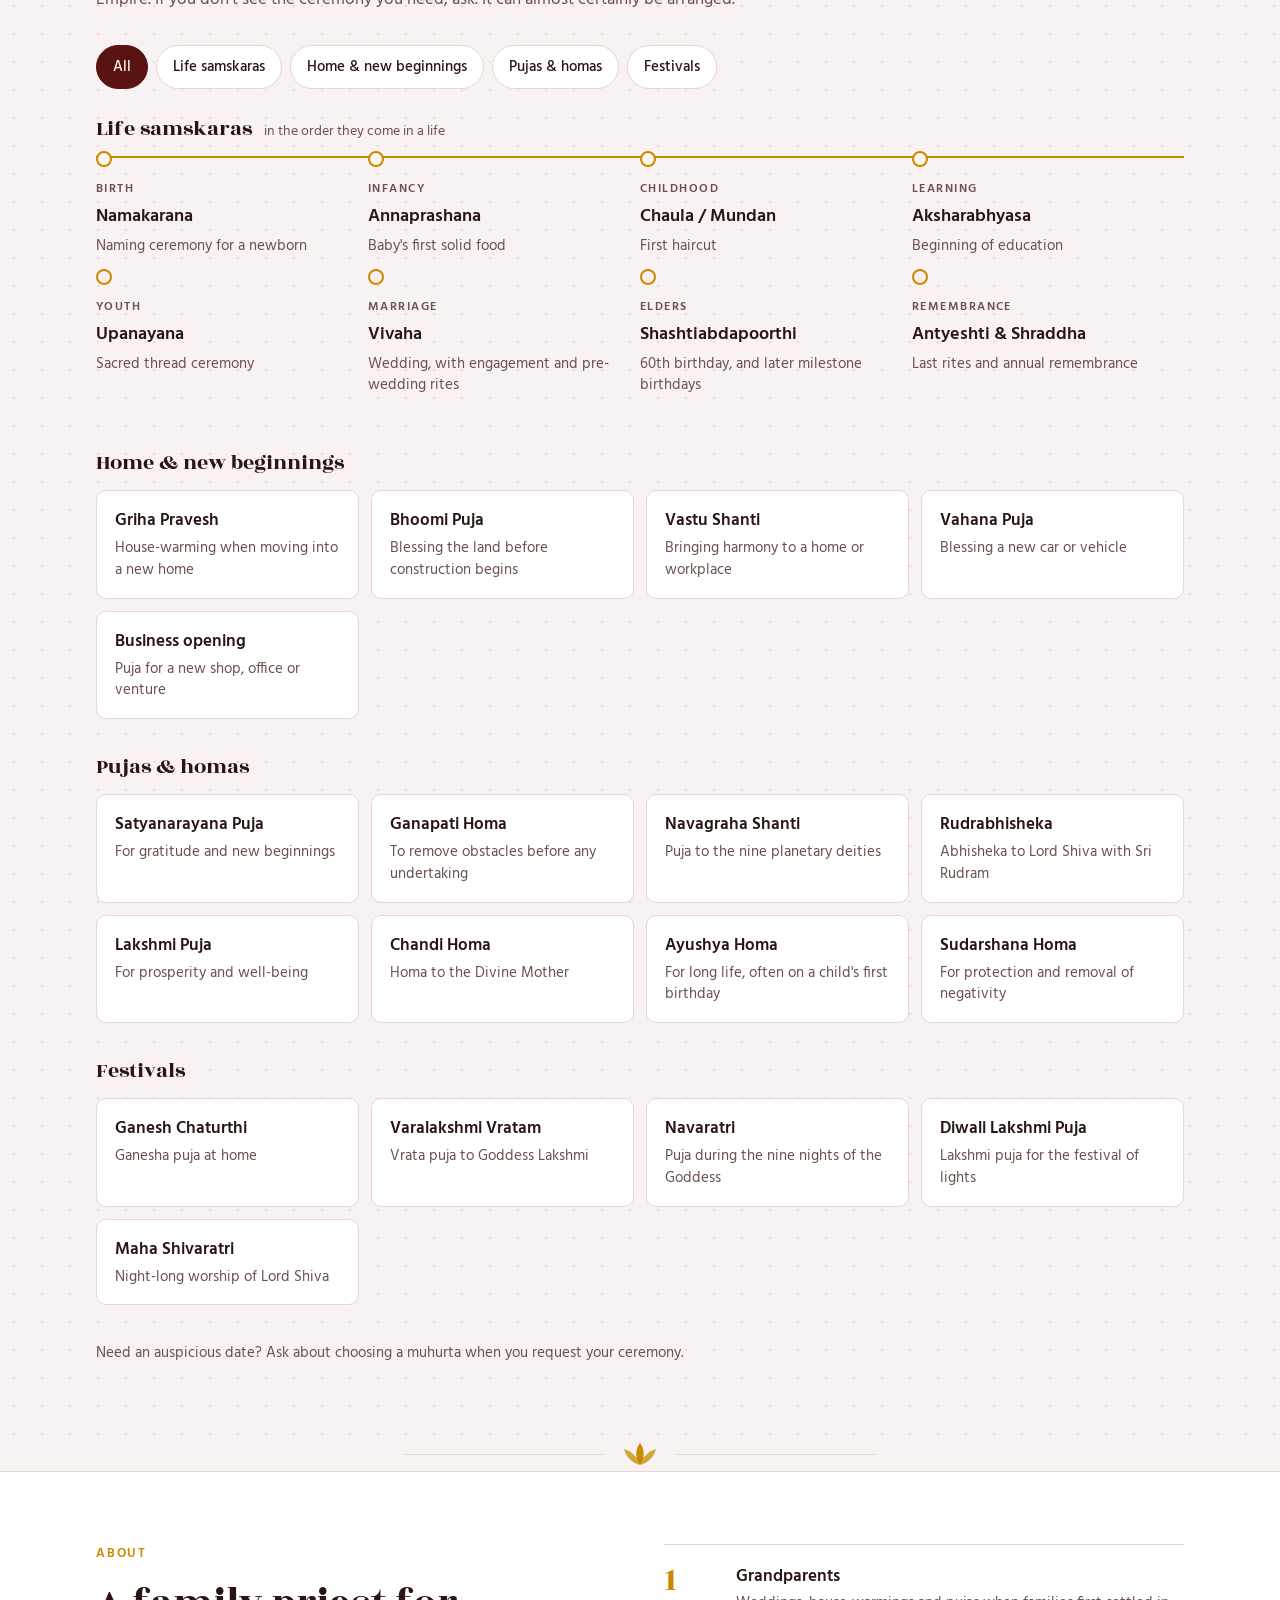
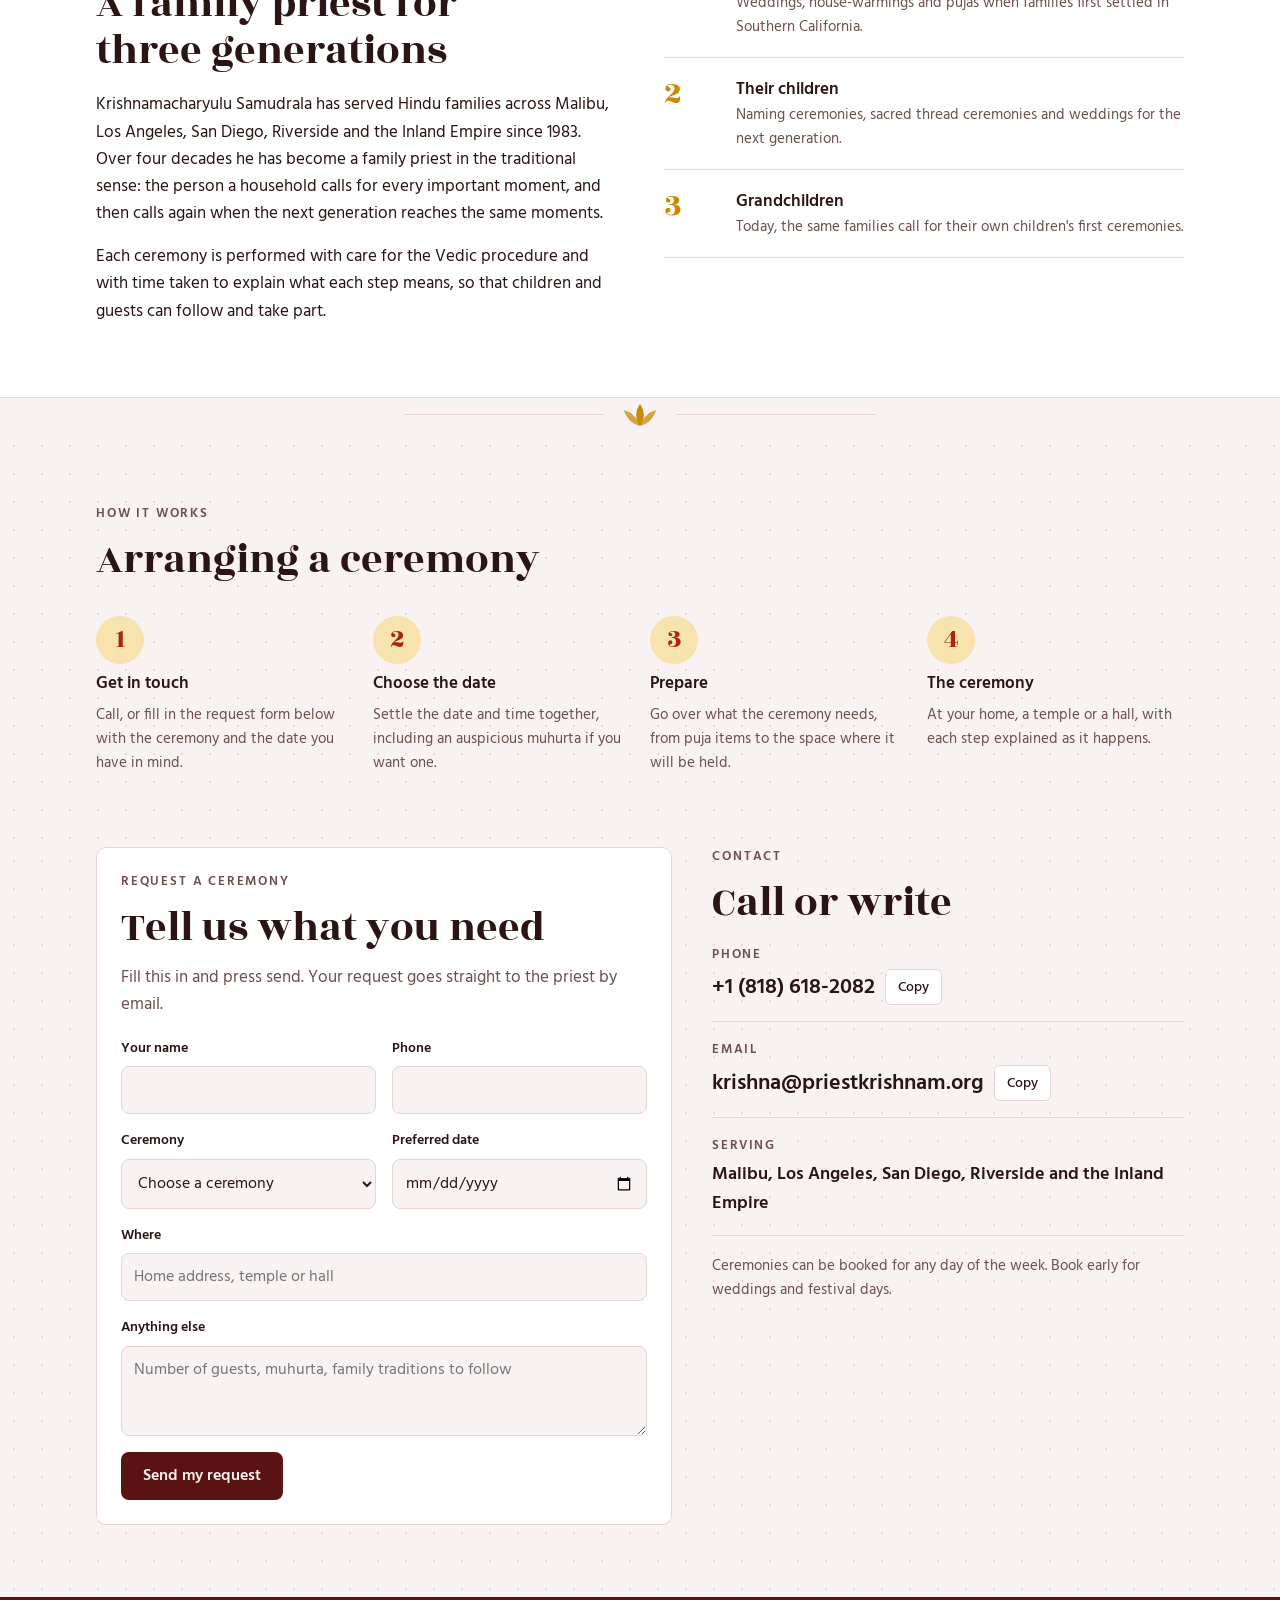
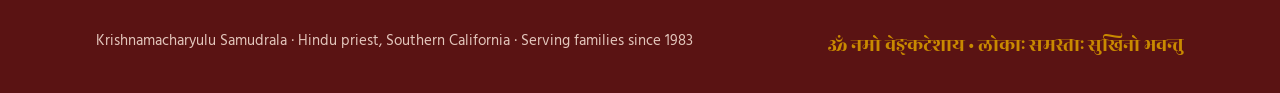
==== commit 2c0bfe55: "merge seo" ====
--- a/index.html
+++ b/index.html
@@ -3,8 +3,291 @@
 <head>
 <meta charset="utf-8">
 <meta name="viewport" content="width=device-width, initial-scale=1, viewport-fit=cover">
-<meta name="description" content="Krishnamacharyulu Samudrala, Hindu priest serving families in Malibu, Los Angeles, San Diego, Riverside and the Inland Empire since 1983. Pujas, homas, weddings and all Hindu ceremonies.">
-<title>Krishnamacharyulu Samudrala</title>
+<meta name="description" content="Experienced Hindu priest (pandit) serving Malibu, Los Angeles, San Diego, Riverside and the Inland Empire since 1983. Weddings, Griha Pravesh, Satyanarayana Puja, homas and all Vedic ceremonies.">
+<title>Hindu Priest in Los Angeles, San Diego &amp; Inland Empire | Krishnamacharyulu Samudrala</title>
+<link rel="canonical" href="https://www.priestkrishnam.org/">
+<meta name="robots" content="index, follow, max-image-preview:large">
+<meta name="theme-color" content="#4A1410">
+<meta property="og:type" content="website">
+<meta property="og:site_name" content="Krishnamacharyulu Samudrala, Hindu Priest">
+<meta property="og:title" content="Hindu Priest in Southern California | Krishnamacharyulu Samudrala">
+<meta property="og:description" content="Pujas, homas, weddings and all Vedic ceremonies for families in Malibu, Los Angeles, San Diego, Riverside and the Inland Empire, since 1983.">
+<meta property="og:url" content="https://www.priestkrishnam.org/">
+<meta property="og:image" content="https://www.priestkrishnam.org/venkateswara_scene.jpg">
+<meta property="og:image:width" content="946">
+<meta property="og:image:height" content="528">
+<meta property="og:image:alt" content="Sri Venkateswara emblem with Garuda and Hanuman">
+<meta property="og:locale" content="en_US">
+<meta name="twitter:card" content="summary_large_image">
+<meta name="twitter:title" content="Hindu Priest in Southern California | Krishnamacharyulu Samudrala">
+<meta name="twitter:description" content="Pujas, homas, weddings and all Vedic ceremonies across Los Angeles, San Diego, Riverside and the Inland Empire, since 1983.">
+<meta name="twitter:image" content="https://www.priestkrishnam.org/venkateswara_scene.jpg">
+<link rel="icon" type="image/jpeg" href="venkateswara_scene.jpg">
+<script type="application/ld+json">
+{
+ "@context": "https://schema.org",
+ "@type": "LocalBusiness",
+ "@id": "https://www.priestkrishnam.org/#priest",
+ "name": "Krishnamacharyulu Samudrala, Hindu Priest",
+ "description": "Hindu priest performing pujas, homas, weddings and all Vedic ceremonies for families in Malibu, Los Angeles, San Diego, Riverside and the Inland Empire since 1983.",
+ "url": "https://www.priestkrishnam.org/",
+ "image": "https://www.priestkrishnam.org/venkateswara_scene.jpg",
+ "telephone": "+1-818-618-2082",
+ "email": "krishna@priestkrishnam.org",
+ "foundingDate": "1983",
+ "priceRange": "$$",
+ "address": {
+  "@type": "PostalAddress",
+  "addressRegion": "CA",
+  "addressCountry": "US"
+ },
+ "areaServed": [
+  {
+   "@type": "City",
+   "name": "Malibu, CA"
+  },
+  {
+   "@type": "City",
+   "name": "Los Angeles, CA"
+  },
+  {
+   "@type": "City",
+   "name": "San Diego, CA"
+  },
+  {
+   "@type": "City",
+   "name": "Riverside, CA"
+  },
+  {
+   "@type": "Place",
+   "name": "Inland Empire, CA"
+  },
+  {
+   "@type": "Place",
+   "name": "Southern California"
+  }
+ ],
+ "founder": {
+  "@type": "Person",
+  "name": "Krishnamacharyulu Samudrala",
+  "jobTitle": "Hindu Priest"
+ },
+ "hasOfferCatalog": {
+  "@type": "OfferCatalog",
+  "name": "Hindu ceremonies",
+  "itemListElement": [
+   {
+    "@type": "Offer",
+    "itemOffered": {
+     "@type": "Service",
+     "name": "Namakarana",
+     "description": "Naming ceremony for a newborn"
+    }
+   },
+   {
+    "@type": "Offer",
+    "itemOffered": {
+     "@type": "Service",
+     "name": "Annaprashana",
+     "description": "Baby's first solid food"
+    }
+   },
+   {
+    "@type": "Offer",
+    "itemOffered": {
+     "@type": "Service",
+     "name": "Chaula / Mundan",
+     "description": "First haircut"
+    }
+   },
+   {
+    "@type": "Offer",
+    "itemOffered": {
+     "@type": "Service",
+     "name": "Aksharabhyasa",
+     "description": "Beginning of education"
+    }
+   },
+   {
+    "@type": "Offer",
+    "itemOffered": {
+     "@type": "Service",
+     "name": "Upanayana",
+     "description": "Sacred thread ceremony"
+    }
+   },
+   {
+    "@type": "Offer",
+    "itemOffered": {
+     "@type": "Service",
+     "name": "Vivaha",
+     "description": "Wedding, with engagement and pre-wedding rites"
+    }
+   },
+   {
+    "@type": "Offer",
+    "itemOffered": {
+     "@type": "Service",
+     "name": "Shashtiabdapoorthi",
+     "description": "60th birthday, and later milestone birthdays"
+    }
+   },
+   {
+    "@type": "Offer",
+    "itemOffered": {
+     "@type": "Service",
+     "name": "Antyeshti & Shraddha",
+     "description": "Last rites and annual remembrance"
+    }
+   },
+   {
+    "@type": "Offer",
+    "itemOffered": {
+     "@type": "Service",
+     "name": "Griha Pravesh",
+     "description": "House-warming when moving into a new home"
+    }
+   },
+   {
+    "@type": "Offer",
+    "itemOffered": {
+     "@type": "Service",
+     "name": "Bhoomi Puja",
+     "description": "Blessing the land before construction begins"
+    }
+   },
+   {
+    "@type": "Offer",
+    "itemOffered": {
+     "@type": "Service",
+     "name": "Vastu Shanti",
+     "description": "Bringing harmony to a home or workplace"
+    }
+   },
+   {
+    "@type": "Offer",
+    "itemOffered": {
+     "@type": "Service",
+     "name": "Vahana Puja",
+     "description": "Blessing a new car or vehicle"
+    }
+   },
+   {
+    "@type": "Offer",
+    "itemOffered": {
+     "@type": "Service",
+     "name": "Business opening",
+     "description": "Puja for a new shop, office or venture"
+    }
+   },
+   {
+    "@type": "Offer",
+    "itemOffered": {
+     "@type": "Service",
+     "name": "Satyanarayana Puja",
+     "description": "For gratitude and new beginnings"
+    }
+   },
+   {
+    "@type": "Offer",
+    "itemOffered": {
+     "@type": "Service",
+     "name": "Ganapati Homa",
+     "description": "To remove obstacles before any undertaking"
+    }
+   },
+   {
+    "@type": "Offer",
+    "itemOffered": {
+     "@type": "Service",
+     "name": "Navagraha Shanti",
+     "description": "Puja to the nine planetary deities"
+    }
+   },
+   {
+    "@type": "Offer",
+    "itemOffered": {
+     "@type": "Service",
+     "name": "Rudrabhisheka",
+     "description": "Abhisheka to Lord Shiva with Sri Rudram"
+    }
+   },
+   {
+    "@type": "Offer",
+    "itemOffered": {
+     "@type": "Service",
+     "name": "Lakshmi Puja",
+     "description": "For prosperity and well-being"
+    }
+   },
+   {
+    "@type": "Offer",
+    "itemOffered": {
+     "@type": "Service",
+     "name": "Chandi Homa",
+     "description": "Homa to the Divine Mother"
+    }
+   },
+   {
+    "@type": "Offer",
+    "itemOffered": {
+     "@type": "Service",
+     "name": "Ayushya Homa",
+     "description": "For long life, often on a child's first birthday"
+    }
+   },
+   {
+    "@type": "Offer",
+    "itemOffered": {
+     "@type": "Service",
+     "name": "Sudarshana Homa",
+     "description": "For protection and removal of negativity"
+    }
+   },
+   {
+    "@type": "Offer",
+    "itemOffered": {
+     "@type": "Service",
+     "name": "Ganesh Chaturthi",
+     "description": "Ganesha puja at home"
+    }
+   },
+   {
+    "@type": "Offer",
+    "itemOffered": {
+     "@type": "Service",
+     "name": "Varalakshmi Vratam",
+     "description": "Vrata puja to Goddess Lakshmi"
+    }
+   },
+   {
+    "@type": "Offer",
+    "itemOffered": {
+     "@type": "Service",
+     "name": "Navaratri",
+     "description": "Puja during the nine nights of the Goddess"
+    }
+   },
+   {
+    "@type": "Offer",
+    "itemOffered": {
+     "@type": "Service",
+     "name": "Diwali Lakshmi Puja",
+     "description": "Lakshmi puja for the festival of lights"
+    }
+   },
+   {
+    "@type": "Offer",
+    "itemOffered": {
+     "@type": "Service",
+     "name": "Maha Shivaratri",
+     "description": "Night-long worship of Lord Shiva"
+    }
+   }
+  ]
+ }
+}
+</script>
 <link rel="preconnect" href="https://fonts.googleapis.com">
 <link rel="stylesheet" href="https://fonts.googleapis.com/css2?family=Rozha+One&family=Hind:wght@400;500;600&display=swap">
 <style>
@@ -274,7 +557,7 @@
       <div class="sec-head">
         <p class="eyebrow">Ceremonies</p>
         <h2>Every ritual a Hindu family needs</h2>
-        <p>Ceremonies are performed at your home, a temple or a hall, following the Vedic procedure for each rite. If you don't see the ceremony you need, ask. It can almost certainly be arranged.</p>
+        <p>Ceremonies are performed at your home, a temple or a hall, following the Vedic procedure for each rite. Families book him as their Hindu priest in Los Angeles, Malibu, San Diego, Riverside and across the Inland Empire. If you don't see the ceremony you need, ask. It can almost certainly be arranged.</p>
       </div>
 
       <div class="tabs" role="group" aria-label="Filter ceremonies">
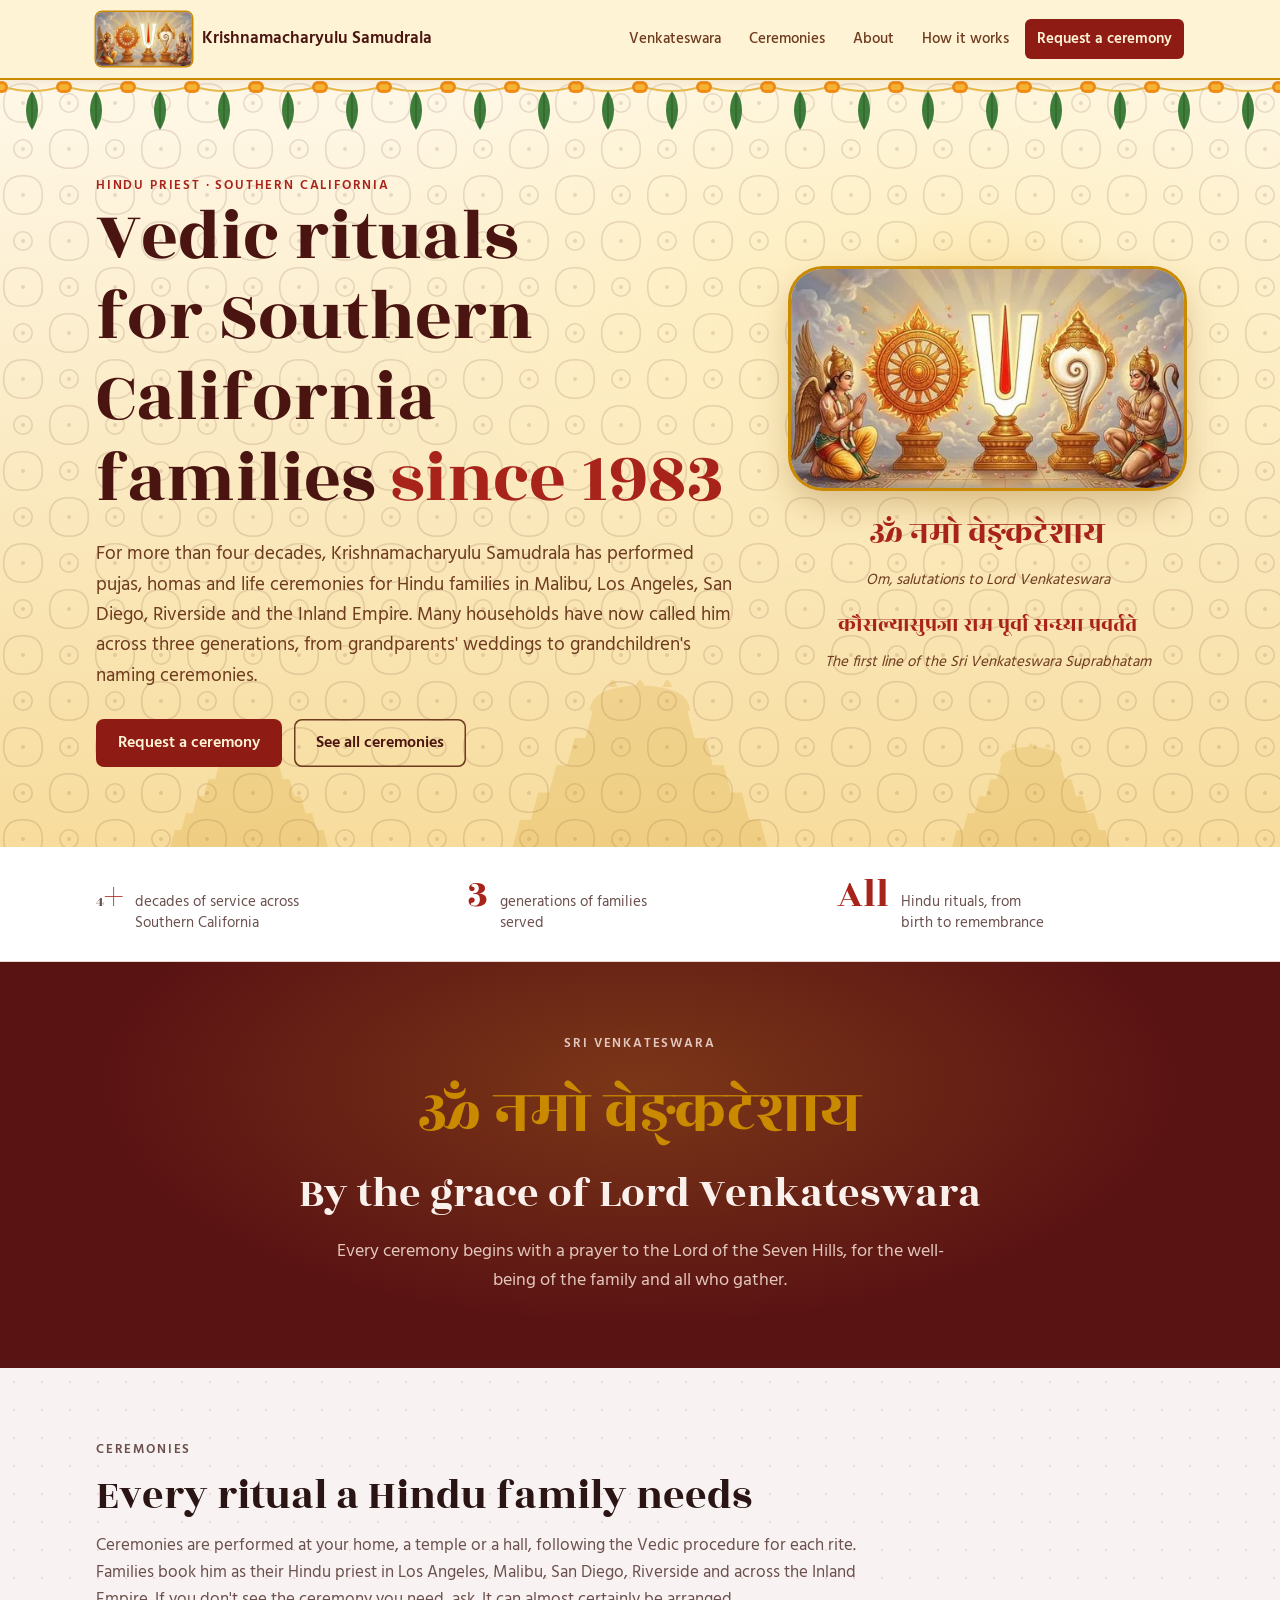
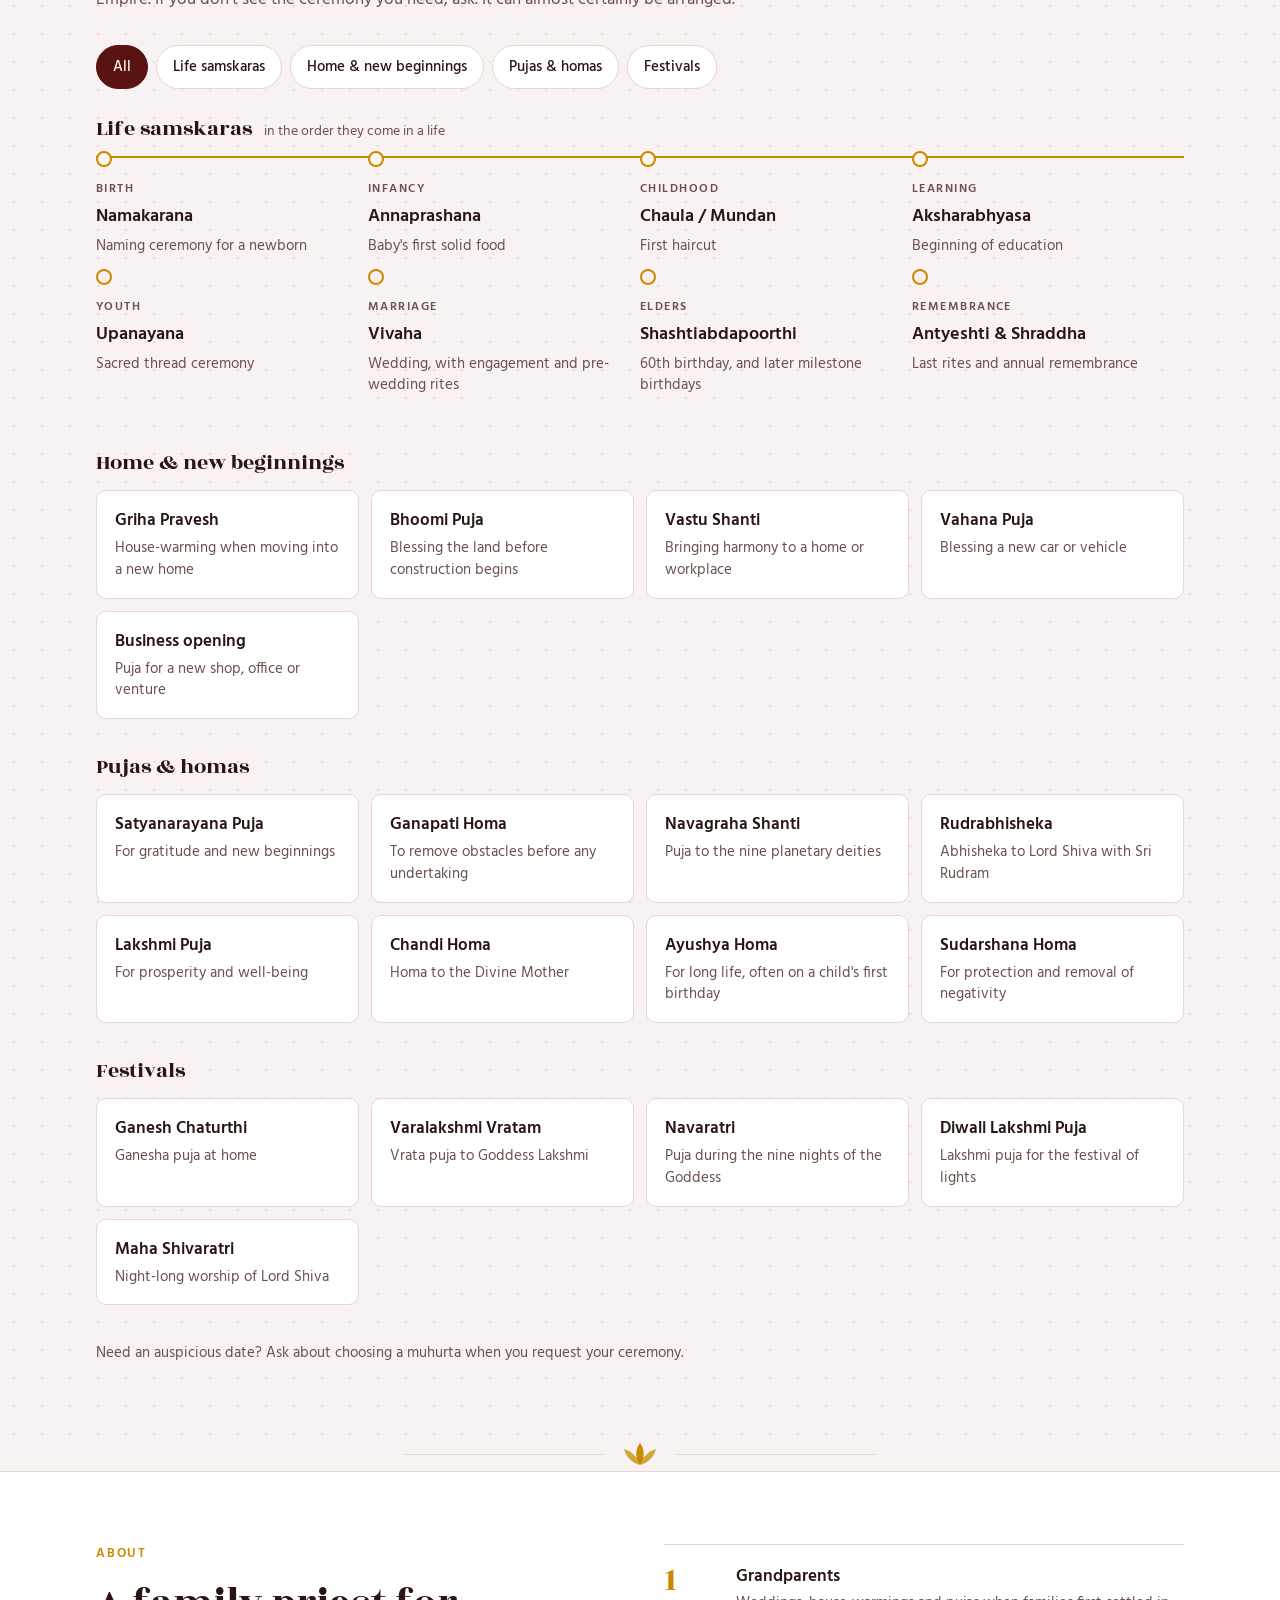
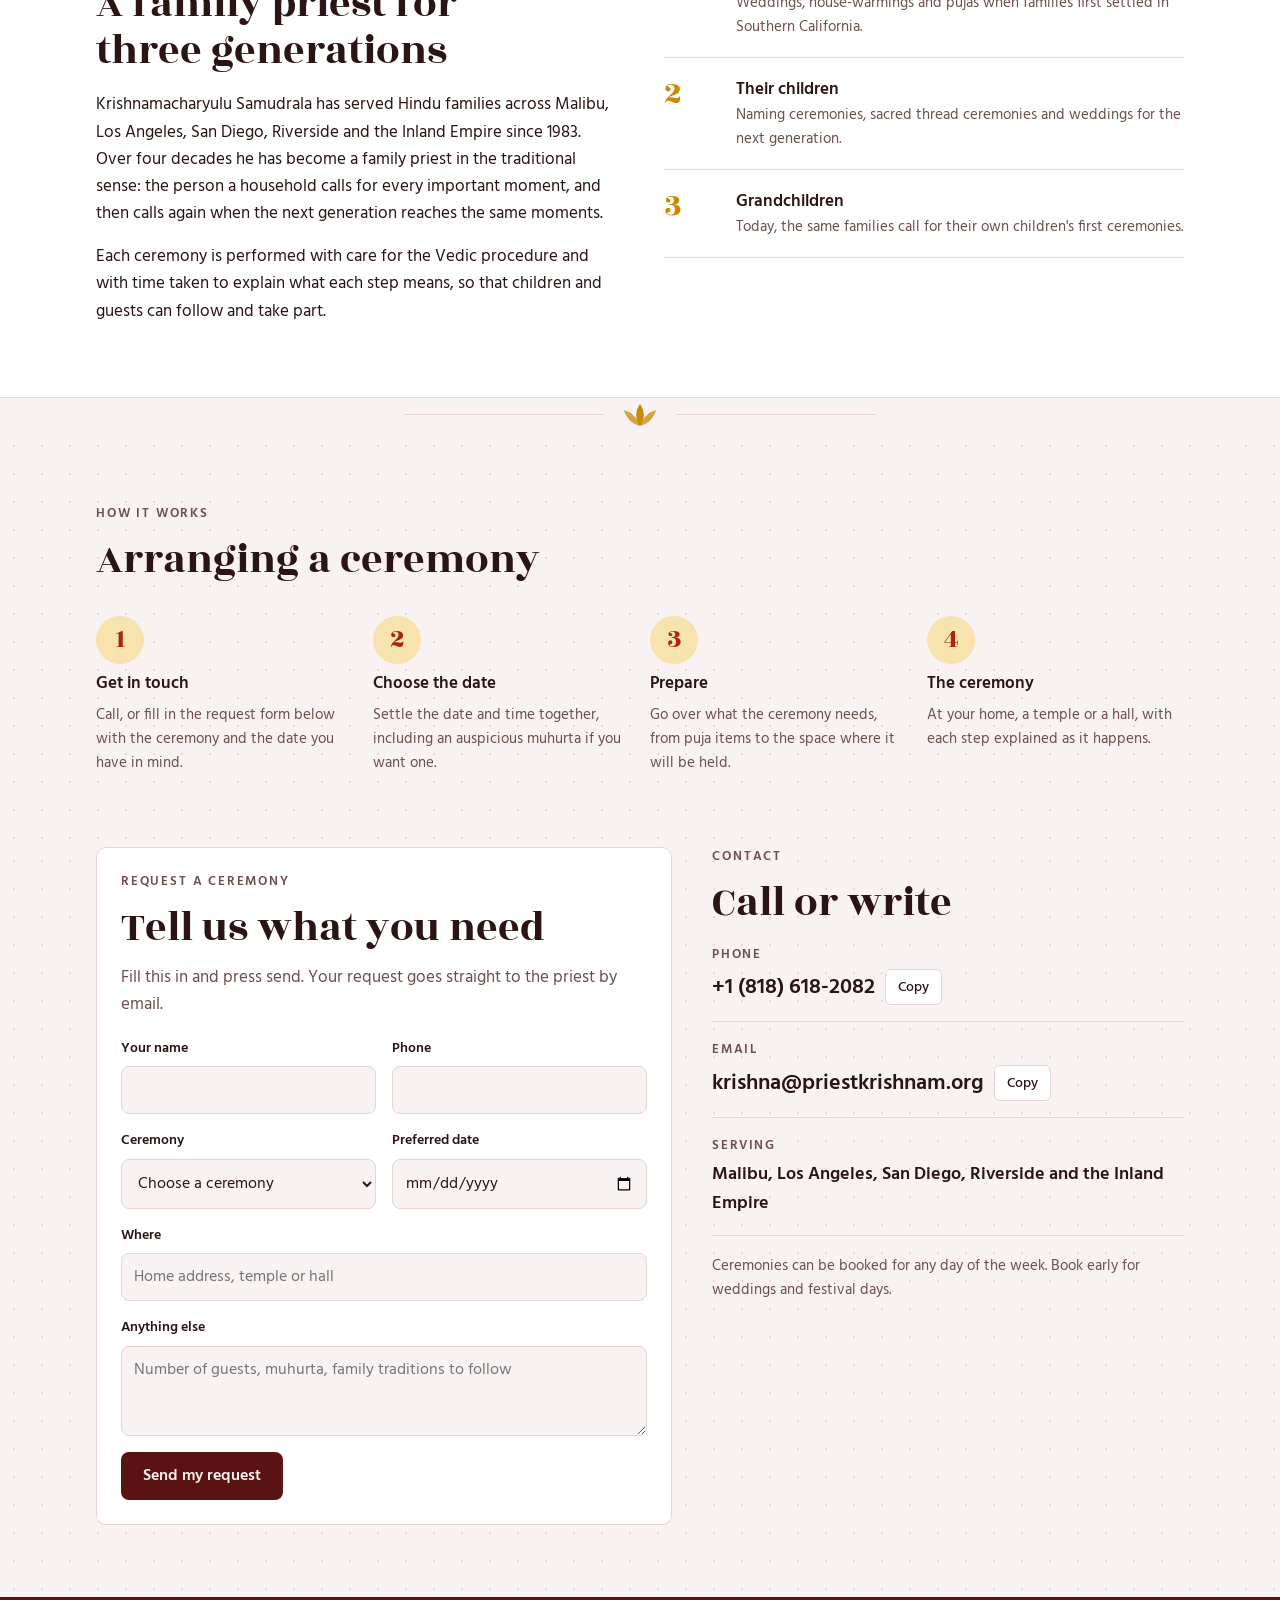
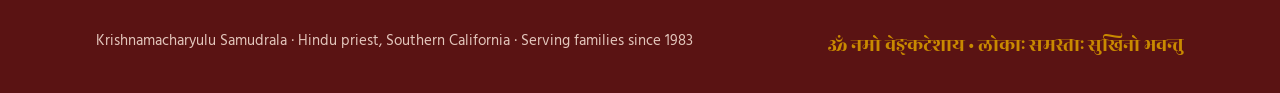
==== commit 8e1288b3: "fix: title icon" ====
--- a/index.html
+++ b/index.html
@@ -23,6 +23,7 @@
 <meta name="twitter:description" content="Pujas, homas, weddings and all Vedic ceremonies across Los Angeles, San Diego, Riverside and the Inland Empire, since 1983.">
 <meta name="twitter:image" content="https://www.priestkrishnam.org/venkateswara_scene.jpg">
 <link rel="icon" type="image/jpeg" href="venkateswara_scene.jpg">
+<link rel="apple-touch-icon" href="venkateswara_scene.jpg">
 <script type="application/ld+json">
 {
  "@context": "https://schema.org",
@@ -371,7 +372,7 @@
 .shloka { border-left: 0; text-align: center; }
 .shloka .deva { font-family: var(--display); font-size: clamp(26px, 3vw, 34px); color: var(--hero-accent); line-height: 1.4; }
 .shloka .tr { margin-top: 10px; font-size: 15px; color: var(--hero-muted); font-style: italic; }
-.emblem-art { display: block; width: 100%; max-width: 560px; height: auto; margin: 0 auto 22px; border-radius: 12px; box-shadow: 0 0 0 3px var(--turmeric), 0 14px 34px rgba(120, 60, 0, 0.28); }
+.emblem-art { display: block; width: 100%; max-width: 560px; height: auto; margin: 0 auto 22px; border-radius: 32px; box-shadow: 0 0 0 3px var(--turmeric), 0 14px 34px rgba(120, 60, 0, 0.28); }
 .shloka .deva.small { margin-top: 18px; font-size: clamp(18px, 2vw, 22px); }
 .glow { animation: glow 3.2s ease-in-out infinite; }
 @keyframes glow { 0%,100% { opacity: 1; } 50% { opacity: 0.72; } }
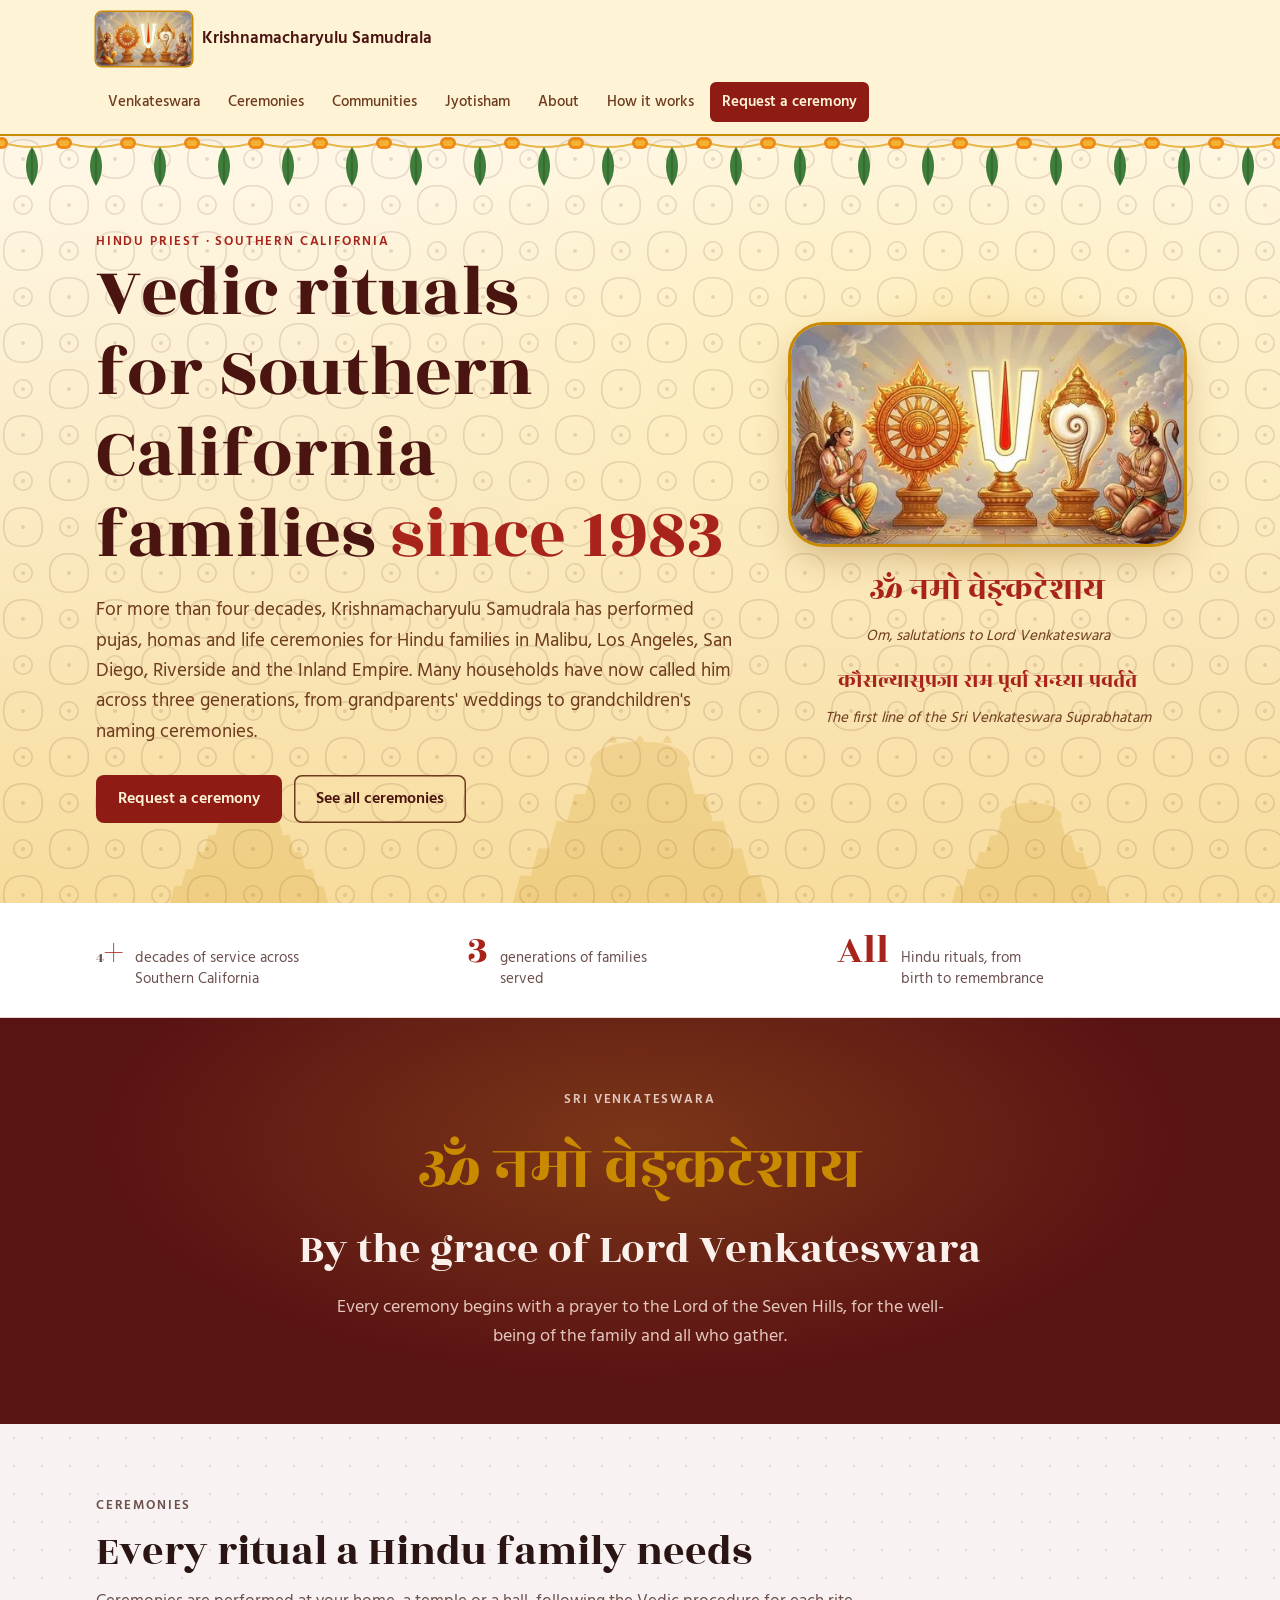
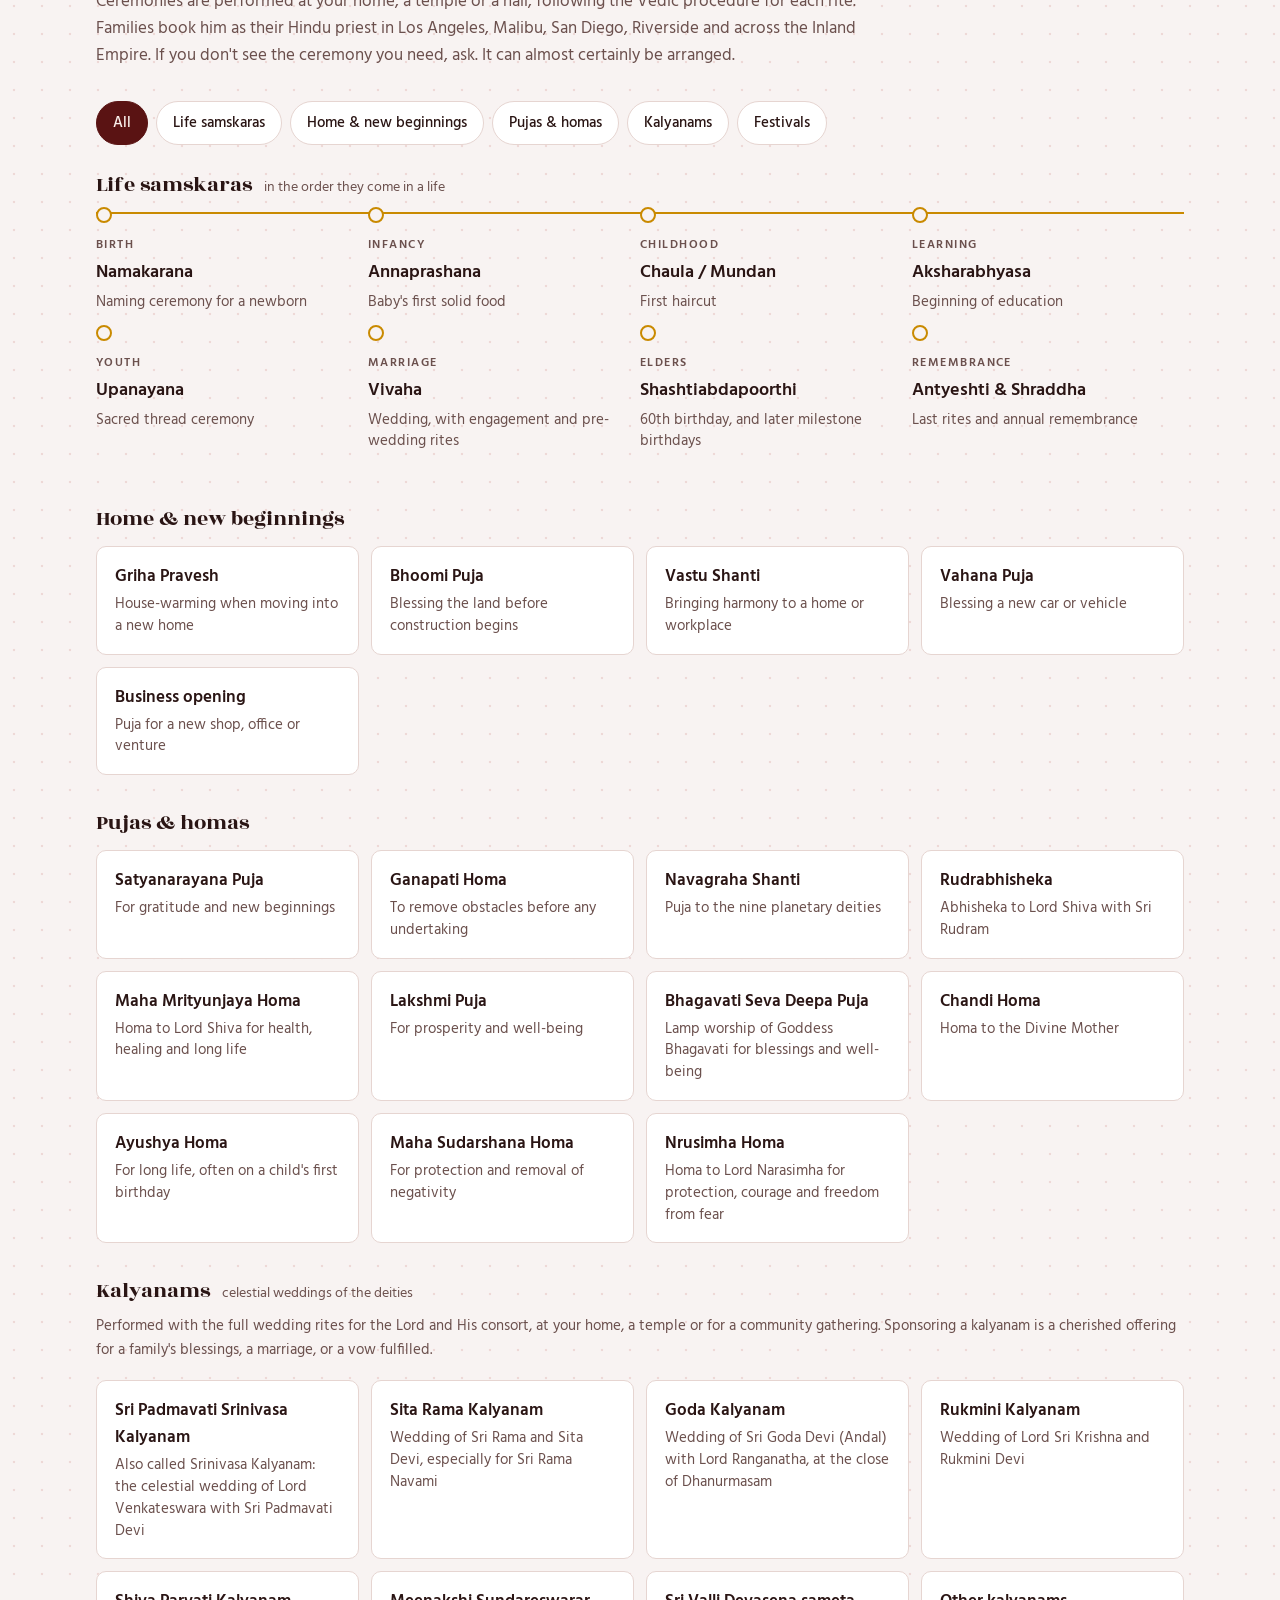
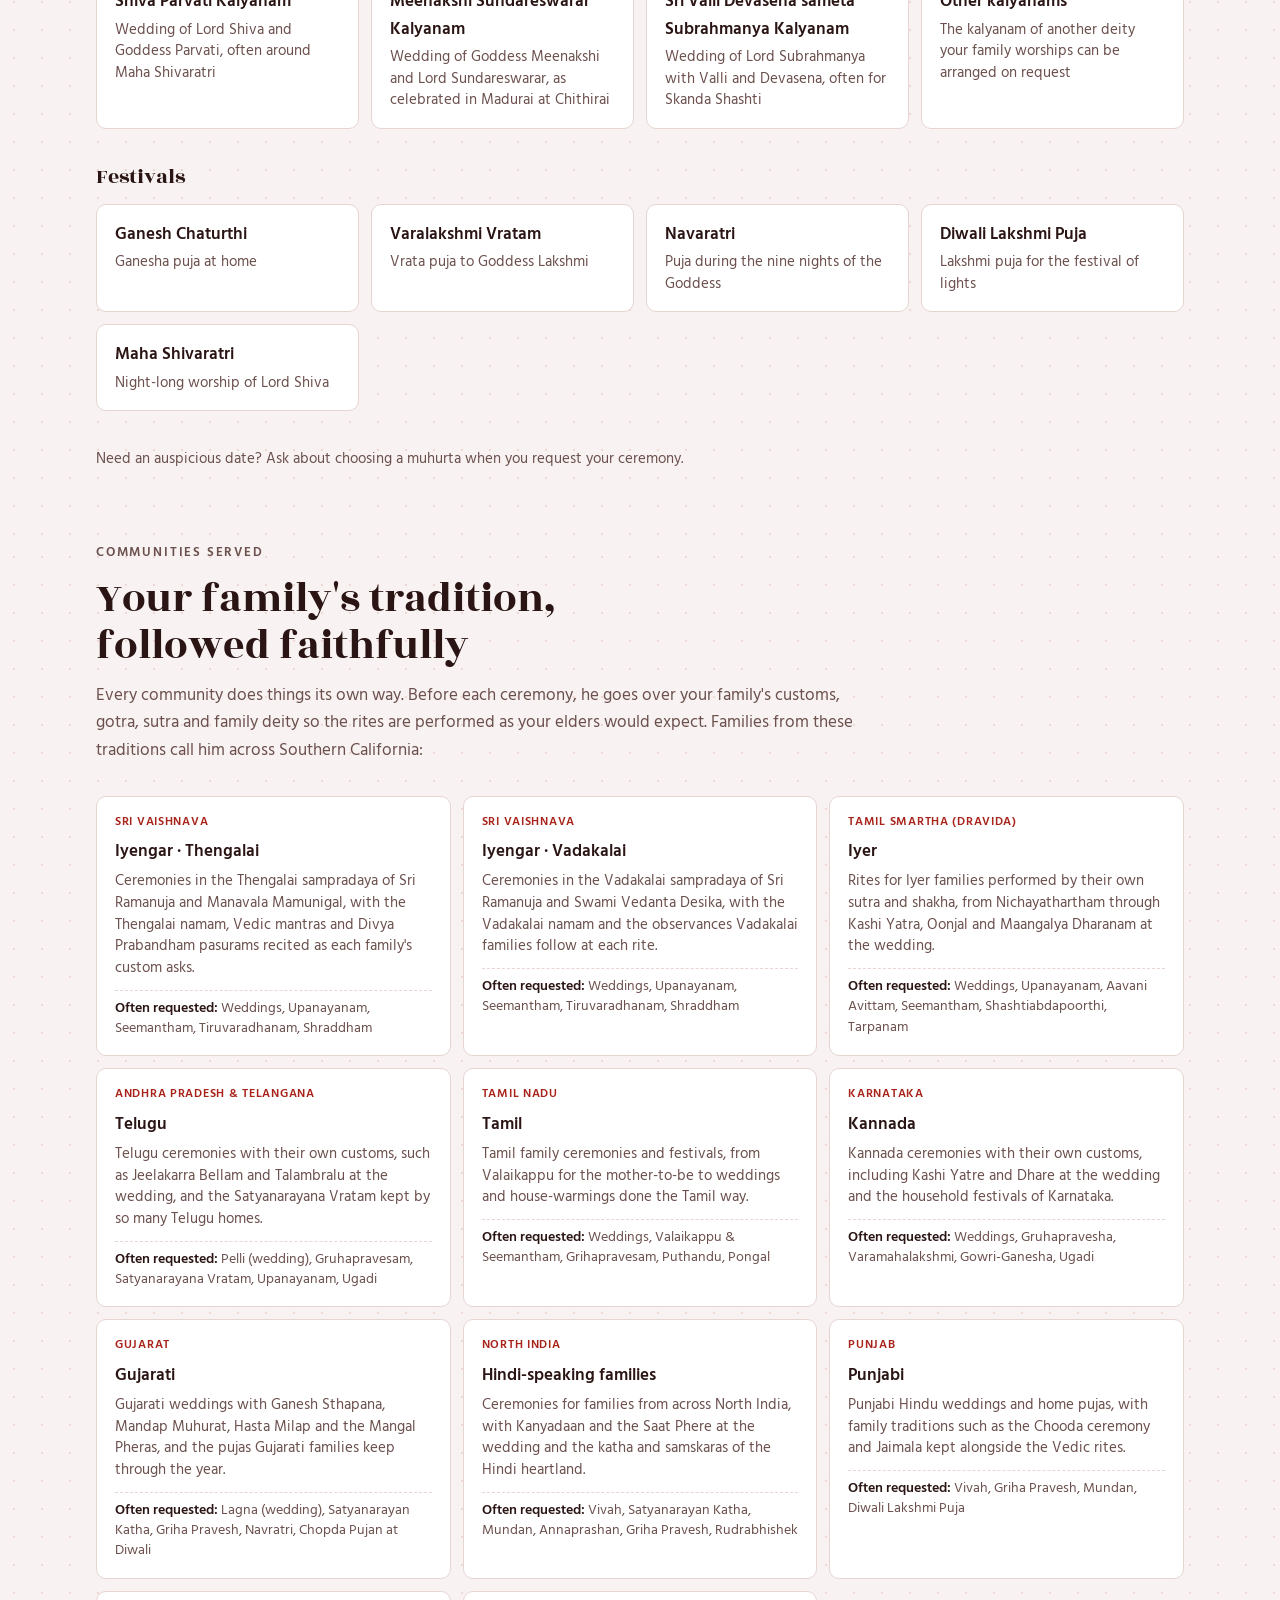
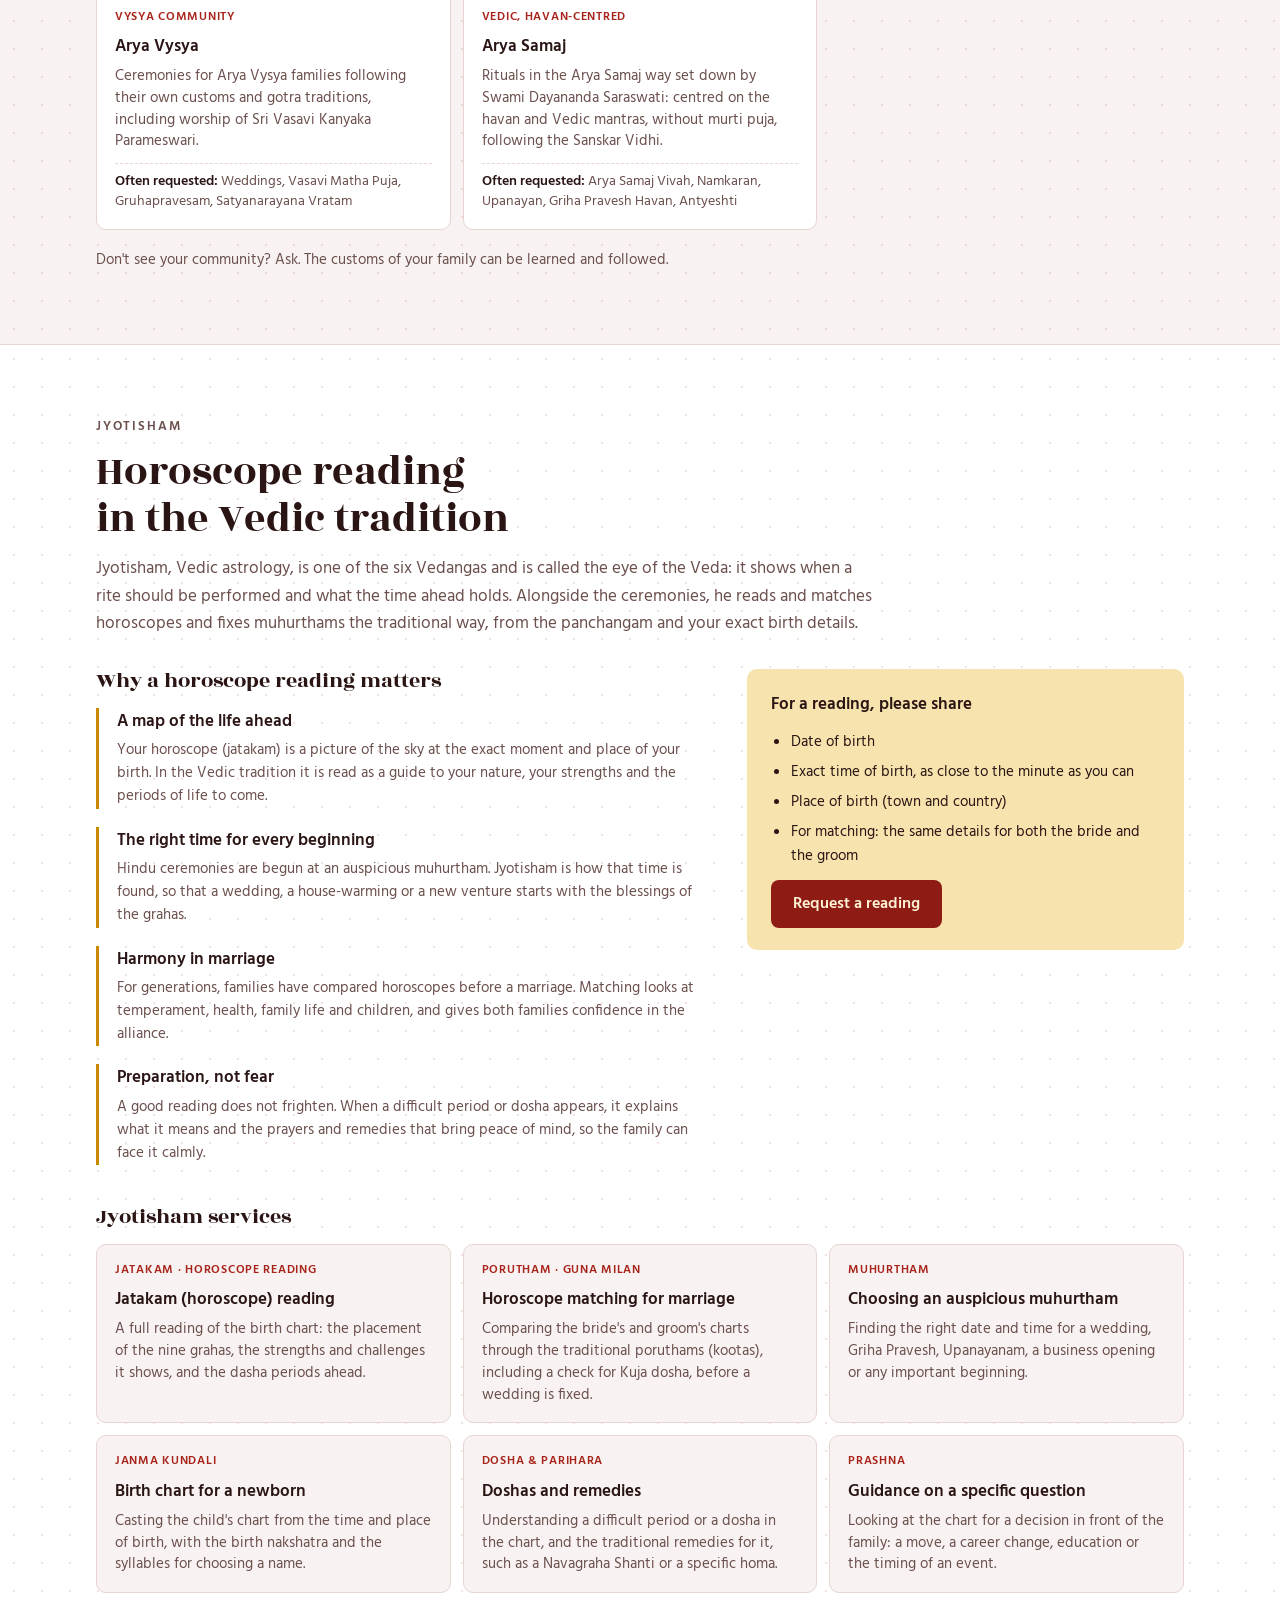
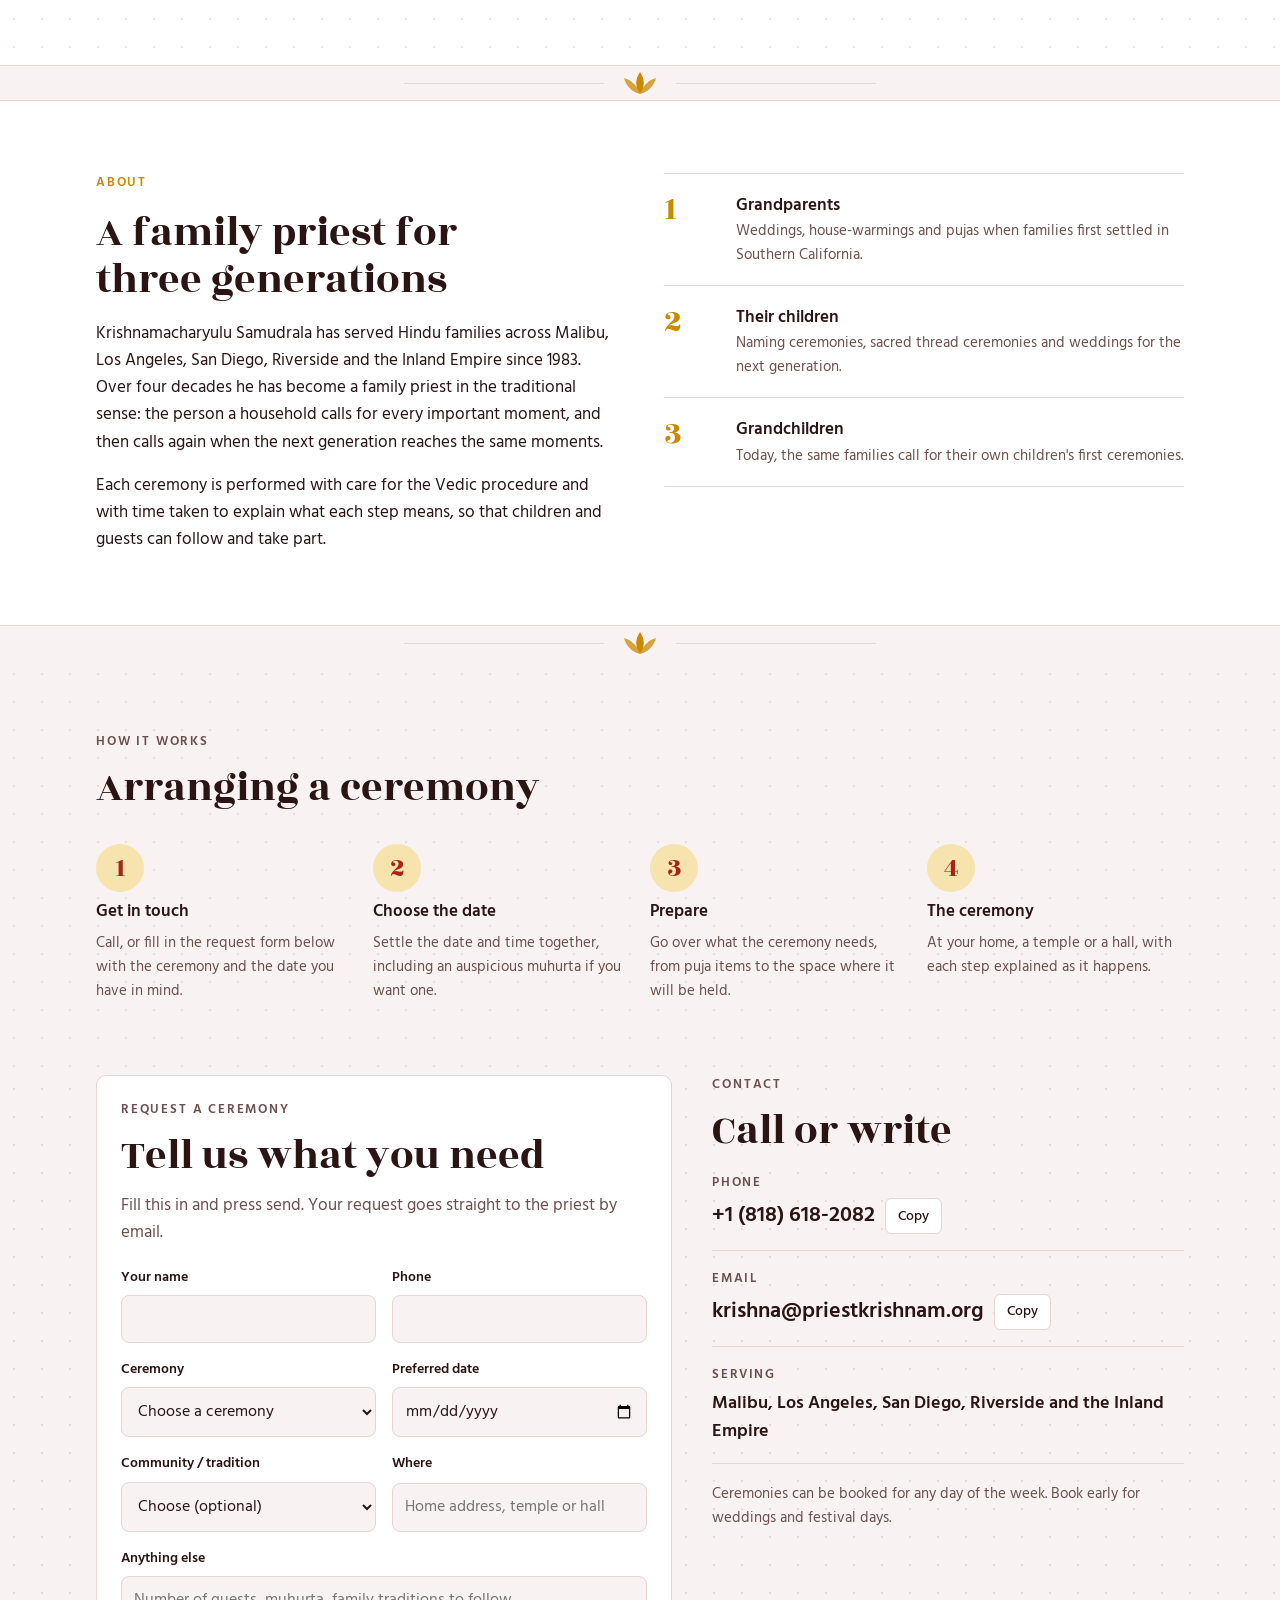
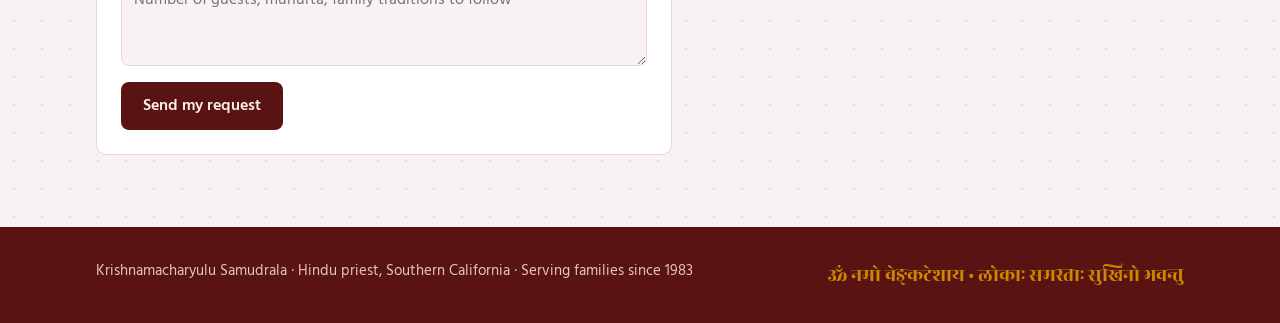
==== commit e254148a: "commit intermediate pages" ====
--- a/index.html
+++ b/index.html
@@ -217,6 +217,14 @@
     "@type": "Offer",
     "itemOffered": {
      "@type": "Service",
+     "name": "Maha Mrityunjaya Homa",
+     "description": "Homa to Lord Shiva for health, healing and long life"
+    }
+   },
+   {
+    "@type": "Offer",
+    "itemOffered": {
+     "@type": "Service",
      "name": "Lakshmi Puja",
      "description": "For prosperity and well-being"
     }
@@ -225,6 +233,14 @@
     "@type": "Offer",
     "itemOffered": {
      "@type": "Service",
+     "name": "Bhagavati Seva Deepa Puja",
+     "description": "Lamp worship of Goddess Bhagavati for blessings and well-being"
+    }
+   },
+   {
+    "@type": "Offer",
+    "itemOffered": {
+     "@type": "Service",
      "name": "Chandi Homa",
      "description": "Homa to the Divine Mother"
     }
@@ -241,8 +257,72 @@
     "@type": "Offer",
     "itemOffered": {
      "@type": "Service",
-     "name": "Sudarshana Homa",
+     "name": "Maha Sudarshana Homa",
      "description": "For protection and removal of negativity"
+    }
+   },
+   {
+    "@type": "Offer",
+    "itemOffered": {
+     "@type": "Service",
+     "name": "Nrusimha Homa",
+     "description": "Homa to Lord Narasimha for protection, courage and freedom from fear"
+    }
+   },
+   {
+    "@type": "Offer",
+    "itemOffered": {
+     "@type": "Service",
+     "name": "Sri Padmavati Srinivasa Kalyanam",
+     "description": "Also called Srinivasa Kalyanam: the celestial wedding of Lord Venkateswara with Sri Padmavati Devi"
+    }
+   },
+   {
+    "@type": "Offer",
+    "itemOffered": {
+     "@type": "Service",
+     "name": "Sita Rama Kalyanam",
+     "description": "Wedding of Sri Rama and Sita Devi, especially for Sri Rama Navami"
+    }
+   },
+   {
+    "@type": "Offer",
+    "itemOffered": {
+     "@type": "Service",
+     "name": "Goda Kalyanam",
+     "description": "Wedding of Sri Goda Devi (Andal) with Lord Ranganatha, at the close of Dhanurmasam"
+    }
+   },
+   {
+    "@type": "Offer",
+    "itemOffered": {
+     "@type": "Service",
+     "name": "Rukmini Kalyanam",
+     "description": "Wedding of Lord Sri Krishna and Rukmini Devi"
+    }
+   },
+   {
+    "@type": "Offer",
+    "itemOffered": {
+     "@type": "Service",
+     "name": "Shiva Parvati Kalyanam",
+     "description": "Wedding of Lord Shiva and Goddess Parvati, often around Maha Shivaratri"
+    }
+   },
+   {
+    "@type": "Offer",
+    "itemOffered": {
+     "@type": "Service",
+     "name": "Meenakshi Sundareswarar Kalyanam",
+     "description": "Wedding of Goddess Meenakshi and Lord Sundareswarar, as celebrated in Madurai at Chithirai"
+    }
+   },
+   {
+    "@type": "Offer",
+    "itemOffered": {
+     "@type": "Service",
+     "name": "Sri Valli Devasena sameta Subrahmanya Kalyanam",
+     "description": "Wedding of Lord Subrahmanya with Valli and Devasena, often for Skanda Shashti"
     }
    },
    {
@@ -284,9 +364,77 @@
      "name": "Maha Shivaratri",
      "description": "Night-long worship of Lord Shiva"
     }
+   },
+   {
+    "@type": "Offer",
+    "itemOffered": {
+     "@type": "Service",
+     "name": "Jatakam (horoscope) reading",
+     "category": "Jyotisham (Vedic astrology)",
+     "description": "A full reading of the birth chart: the placement of the nine grahas, the strengths and challenges it shows, and the dasha periods ahead."
+    }
+   },
+   {
+    "@type": "Offer",
+    "itemOffered": {
+     "@type": "Service",
+     "name": "Horoscope matching for marriage",
+     "category": "Jyotisham (Vedic astrology)",
+     "description": "Comparing the bride's and groom's charts through the traditional poruthams (kootas), including a check for Kuja dosha, before a wedding is fixed."
+    }
+   },
+   {
+    "@type": "Offer",
+    "itemOffered": {
+     "@type": "Service",
+     "name": "Choosing an auspicious muhurtham",
+     "category": "Jyotisham (Vedic astrology)",
+     "description": "Finding the right date and time for a wedding, Griha Pravesh, Upanayanam, a business opening or any important beginning."
+    }
+   },
+   {
+    "@type": "Offer",
+    "itemOffered": {
+     "@type": "Service",
+     "name": "Birth chart for a newborn",
+     "category": "Jyotisham (Vedic astrology)",
+     "description": "Casting the child's chart from the time and place of birth, with the birth nakshatra and the syllables for choosing a name."
+    }
+   },
+   {
+    "@type": "Offer",
+    "itemOffered": {
+     "@type": "Service",
+     "name": "Doshas and remedies",
+     "category": "Jyotisham (Vedic astrology)",
+     "description": "Understanding a difficult period or a dosha in the chart, and the traditional remedies for it, such as a Navagraha Shanti or a specific homa."
+    }
+   },
+   {
+    "@type": "Offer",
+    "itemOffered": {
+     "@type": "Service",
+     "name": "Guidance on a specific question",
+     "category": "Jyotisham (Vedic astrology)",
+     "description": "Looking at the chart for a decision in front of the family: a move, a career change, education or the timing of an event."
+    }
    }
   ]
- }
+ },
+ "knowsAbout": [
+  "Iyengar Thengalai rituals",
+  "Iyengar Vadakalai rituals",
+  "Iyer (Tamil Smartha) rituals",
+  "Telugu Hindu ceremonies",
+  "Tamil Hindu ceremonies",
+  "Kannada Hindu ceremonies",
+  "Gujarati Hindu ceremonies",
+  "North Indian Hindi-speaking Hindu ceremonies",
+  "Punjabi Hindu ceremonies",
+  "Arya Vysya ceremonies",
+  "Arya Samaj rituals",
+  "Jyotisham (Vedic astrology)"
+ ]
 }
 </script>
 <link rel="preconnect" href="https://fonts.googleapis.com">
@@ -416,6 +564,23 @@
 .card { background: var(--surface); border: 1px solid var(--line); border-radius: var(--radius); padding: 16px 18px; display: grid; gap: 4px; align-content: start; }
 .card .name { font-weight: 600; font-size: 17px; }
 .card .what { color: var(--muted); font-size: 15px; line-height: 1.45; }
+.comm-cards { grid-template-columns: repeat(auto-fill, minmax(min(100%, 300px), 1fr)); }
+.card.comm { gap: 6px; }
+.comm-cards + .note { margin-top: 18px; }
+.card .tag { font-size: 12px; font-weight: 600; letter-spacing: 0.06em; text-transform: uppercase; color: var(--kumkum); }
+.card .rites { font-size: 14px; color: var(--muted); border-top: 1px dashed var(--line); padding-top: 8px; margin-top: 4px; line-height: 1.45; }
+.card .rites b { color: var(--ink); font-weight: 600; }
+.jyo { background: var(--surface); border-block: 1px solid var(--line); }
+.jyo .card { background: var(--bg); }
+.jyo-grid { display: grid; grid-template-columns: minmax(0, 1.4fr) minmax(0, 1fr); gap: 40px; align-items: start; }
+.why { list-style: none; margin: 0; padding: 0; display: grid; gap: 18px; }
+.why li { display: grid; gap: 4px; padding-left: 18px; border-left: 3px solid var(--turmeric); }
+.why .t { font-weight: 600; font-size: 17px; }
+.why .d { color: var(--muted); font-size: 15px; line-height: 1.55; }
+.bring { background: var(--turmeric-soft); border-radius: var(--radius); padding: 22px 24px; display: grid; gap: 12px; justify-items: start; }
+.bring .t { font-weight: 600; font-size: 17px; }
+.bring ul { margin: 0; padding-left: 20px; display: grid; gap: 6px; font-size: 15px; }
+@media (max-width: 860px) { .jyo-grid { grid-template-columns: minmax(0, 1fr); gap: 28px; } }
 .note { color: var(--muted); font-size: 15px; }
 
 /* about */
@@ -504,6 +669,8 @@
     <nav aria-label="Sections">
       <a href="#temples">Venkateswara</a>
       <a href="#services">Ceremonies</a>
+      <a href="#communities">Communities</a>
+      <a href="#jyotisham">Jyotisham</a>
       <a href="#about">About</a>
       <a href="#how">How it works</a>
       <a class="cta" href="#book">Request a ceremony</a>
@@ -566,6 +733,7 @@
         <button class="tab" type="button" data-f="life" aria-pressed="false">Life samskaras</button>
         <button class="tab" type="button" data-f="home" aria-pressed="false">Home &amp; new beginnings</button>
         <button class="tab" type="button" data-f="homa" aria-pressed="false">Pujas &amp; homas</button>
+        <button class="tab" type="button" data-f="kalyanam" aria-pressed="false">Kalyanams</button>
         <button class="tab" type="button" data-f="fest" aria-pressed="false">Festivals</button>
       </div>
 
@@ -601,10 +769,28 @@
           <div class="card"><span class="name">Ganapati Homa</span><span class="what">To remove obstacles before any undertaking</span></div>
           <div class="card"><span class="name">Navagraha Shanti</span><span class="what">Puja to the nine planetary deities</span></div>
           <div class="card"><span class="name">Rudrabhisheka</span><span class="what">Abhisheka to Lord Shiva with Sri Rudram</span></div>
+          <div class="card"><span class="name">Maha Mrityunjaya Homa</span><span class="what">Homa to Lord Shiva for health, healing and long life</span></div>
           <div class="card"><span class="name">Lakshmi Puja</span><span class="what">For prosperity and well-being</span></div>
+          <div class="card"><span class="name">Bhagavati Seva Deepa Puja</span><span class="what">Lamp worship of Goddess Bhagavati for blessings and well-being</span></div>
           <div class="card"><span class="name">Chandi Homa</span><span class="what">Homa to the Divine Mother</span></div>
           <div class="card"><span class="name">Ayushya Homa</span><span class="what">For long life, often on a child's first birthday</span></div>
-          <div class="card"><span class="name">Sudarshana Homa</span><span class="what">For protection and removal of negativity</span></div>
+          <div class="card"><span class="name">Maha Sudarshana Homa</span><span class="what">For protection and removal of negativity</span></div>
+          <div class="card"><span class="name">Nrusimha Homa</span><span class="what">Homa to Lord Narasimha for protection, courage and freedom from fear</span></div>
+        </div>
+      </div>
+
+      <div class="group" data-cat="kalyanam">
+        <h3>Kalyanams <small>celestial weddings of the deities</small></h3>
+        <p class="note" style="margin: -4px 0 4px">Performed with the full wedding rites for the Lord and His consort, at your home, a temple or for a community gathering. Sponsoring a kalyanam is a cherished offering for a family's blessings, a marriage, or a vow fulfilled.</p>
+        <div class="cards">
+          <div class="card"><span class="name">Sri Padmavati Srinivasa Kalyanam</span><span class="what">Also called Srinivasa Kalyanam: the celestial wedding of Lord Venkateswara with Sri Padmavati Devi</span></div>
+          <div class="card"><span class="name">Sita Rama Kalyanam</span><span class="what">Wedding of Sri Rama and Sita Devi, especially for Sri Rama Navami</span></div>
+          <div class="card"><span class="name">Goda Kalyanam</span><span class="what">Wedding of Sri Goda Devi (Andal) with Lord Ranganatha, at the close of Dhanurmasam</span></div>
+          <div class="card"><span class="name">Rukmini Kalyanam</span><span class="what">Wedding of Lord Sri Krishna and Rukmini Devi</span></div>
+          <div class="card"><span class="name">Shiva Parvati Kalyanam</span><span class="what">Wedding of Lord Shiva and Goddess Parvati, often around Maha Shivaratri</span></div>
+          <div class="card"><span class="name">Meenakshi Sundareswarar Kalyanam</span><span class="what">Wedding of Goddess Meenakshi and Lord Sundareswarar, as celebrated in Madurai at Chithirai</span></div>
+          <div class="card"><span class="name">Sri Valli Devasena sameta Subrahmanya Kalyanam</span><span class="what">Wedding of Lord Subrahmanya with Valli and Devasena, often for Skanda Shashti</span></div>
+          <div class="card"><span class="name">Other kalyanams</span><span class="what">The kalyanam of another deity your family worships can be arranged on request</span></div>
         </div>
       </div>
 
@@ -622,6 +808,72 @@
     </div>
   </section>
 
+  <section id="communities" style="padding-top: 0">
+    <div class="wrap">
+      <div class="sec-head">
+        <p class="eyebrow">Communities served</p>
+        <h2>Your family's tradition, followed faithfully</h2>
+        <p>Every community does things its own way. Before each ceremony, he goes over your family's customs, gotra, sutra and family deity so the rites are performed as your elders would expect. Families from these traditions call him across Southern California:</p>
+      </div>
+      <div class="cards comm-cards">
+          <div class="card comm"><span class="tag">Sri Vaishnava</span><span class="name">Iyengar &middot; Thengalai</span><span class="what">Ceremonies in the Thengalai sampradaya of Sri Ramanuja and Manavala Mamunigal, with the Thengalai namam, Vedic mantras and Divya Prabandham pasurams recited as each family's custom asks.</span><span class="rites"><b>Often requested:</b> Weddings, Upanayanam, Seemantham, Tiruvaradhanam, Shraddham</span></div>
+          <div class="card comm"><span class="tag">Sri Vaishnava</span><span class="name">Iyengar &middot; Vadakalai</span><span class="what">Ceremonies in the Vadakalai sampradaya of Sri Ramanuja and Swami Vedanta Desika, with the Vadakalai namam and the observances Vadakalai families follow at each rite.</span><span class="rites"><b>Often requested:</b> Weddings, Upanayanam, Seemantham, Tiruvaradhanam, Shraddham</span></div>
+          <div class="card comm"><span class="tag">Tamil Smartha (Dravida)</span><span class="name">Iyer</span><span class="what">Rites for Iyer families performed by their own sutra and shakha, from Nichayathartham through Kashi Yatra, Oonjal and Maangalya Dharanam at the wedding.</span><span class="rites"><b>Often requested:</b> Weddings, Upanayanam, Aavani Avittam, Seemantham, Shashtiabdapoorthi, Tarpanam</span></div>
+          <div class="card comm"><span class="tag">Andhra Pradesh &amp; Telangana</span><span class="name">Telugu</span><span class="what">Telugu ceremonies with their own customs, such as Jeelakarra Bellam and Talambralu at the wedding, and the Satyanarayana Vratam kept by so many Telugu homes.</span><span class="rites"><b>Often requested:</b> Pelli (wedding), Gruhapravesam, Satyanarayana Vratam, Upanayanam, Ugadi</span></div>
+          <div class="card comm"><span class="tag">Tamil Nadu</span><span class="name">Tamil</span><span class="what">Tamil family ceremonies and festivals, from Valaikappu for the mother-to-be to weddings and house-warmings done the Tamil way.</span><span class="rites"><b>Often requested:</b> Weddings, Valaikappu &amp; Seemantham, Grihapravesam, Puthandu, Pongal</span></div>
+          <div class="card comm"><span class="tag">Karnataka</span><span class="name">Kannada</span><span class="what">Kannada ceremonies with their own customs, including Kashi Yatre and Dhare at the wedding and the household festivals of Karnataka.</span><span class="rites"><b>Often requested:</b> Weddings, Gruhapravesha, Varamahalakshmi, Gowri-Ganesha, Ugadi</span></div>
+          <div class="card comm"><span class="tag">Gujarat</span><span class="name">Gujarati</span><span class="what">Gujarati weddings with Ganesh Sthapana, Mandap Muhurat, Hasta Milap and the Mangal Pheras, and the pujas Gujarati families keep through the year.</span><span class="rites"><b>Often requested:</b> Lagna (wedding), Satyanarayan Katha, Griha Pravesh, Navratri, Chopda Pujan at Diwali</span></div>
+          <div class="card comm"><span class="tag">North India</span><span class="name">Hindi-speaking families</span><span class="what">Ceremonies for families from across North India, with Kanyadaan and the Saat Phere at the wedding and the katha and samskaras of the Hindi heartland.</span><span class="rites"><b>Often requested:</b> Vivah, Satyanarayan Katha, Mundan, Annaprashan, Griha Pravesh, Rudrabhishek</span></div>
+          <div class="card comm"><span class="tag">Punjab</span><span class="name">Punjabi</span><span class="what">Punjabi Hindu weddings and home pujas, with family traditions such as the Chooda ceremony and Jaimala kept alongside the Vedic rites.</span><span class="rites"><b>Often requested:</b> Vivah, Griha Pravesh, Mundan, Diwali Lakshmi Puja</span></div>
+          <div class="card comm"><span class="tag">Vysya community</span><span class="name">Arya Vysya</span><span class="what">Ceremonies for Arya Vysya families following their own customs and gotra traditions, including worship of Sri Vasavi Kanyaka Parameswari.</span><span class="rites"><b>Often requested:</b> Weddings, Vasavi Matha Puja, Gruhapravesam, Satyanarayana Vratam</span></div>
+          <div class="card comm"><span class="tag">Vedic, havan-centred</span><span class="name">Arya Samaj</span><span class="what">Rituals in the Arya Samaj way set down by Swami Dayananda Saraswati: centred on the havan and Vedic mantras, without murti puja, following the Sanskar Vidhi.</span><span class="rites"><b>Often requested:</b> Arya Samaj Vivah, Namkaran, Upanayan, Griha Pravesh Havan, Antyeshti</span></div>
+      </div>
+      <p class="note">Don't see your community? Ask. The customs of your family can be learned and followed.</p>
+    </div>
+  </section>
+
+  <section class="jyo" id="jyotisham">
+    <div class="wrap">
+      <div class="sec-head">
+        <p class="eyebrow">Jyotisham</p>
+        <h2>Horoscope reading in the Vedic tradition</h2>
+        <p>Jyotisham, Vedic astrology, is one of the six Vedangas and is called the eye of the Veda: it shows when a rite should be performed and what the time ahead holds. Alongside the ceremonies, he reads and matches horoscopes and fixes muhurthams the traditional way, from the panchangam and your exact birth details.</p>
+      </div>
+      <div class="jyo-grid">
+        <div>
+          <h3 style="margin-bottom: 14px">Why a horoscope reading matters</h3>
+          <ul class="why">
+          <li><span class="t">A map of the life ahead</span><span class="d">Your horoscope (jatakam) is a picture of the sky at the exact moment and place of your birth. In the Vedic tradition it is read as a guide to your nature, your strengths and the periods of life to come.</span></li>
+          <li><span class="t">The right time for every beginning</span><span class="d">Hindu ceremonies are begun at an auspicious muhurtham. Jyotisham is how that time is found, so that a wedding, a house-warming or a new venture starts with the blessings of the grahas.</span></li>
+          <li><span class="t">Harmony in marriage</span><span class="d">For generations, families have compared horoscopes before a marriage. Matching looks at temperament, health, family life and children, and gives both families confidence in the alliance.</span></li>
+          <li><span class="t">Preparation, not fear</span><span class="d">A good reading does not frighten. When a difficult period or dosha appears, it explains what it means and the prayers and remedies that bring peace of mind, so the family can face it calmly.</span></li>
+          </ul>
+        </div>
+        <div class="jyo-side">
+          <div class="bring">
+            <span class="t">For a reading, please share</span>
+            <ul>
+              <li>Date of birth</li>
+              <li>Exact time of birth, as close to the minute as you can</li>
+              <li>Place of birth (town and country)</li>
+              <li>For matching: the same details for both the bride and the groom</li>
+            </ul>
+            <a class="btn primary" href="#book">Request a reading</a>
+          </div>
+        </div>
+      </div>
+      <h3 style="margin: 40px 0 14px">Jyotisham services</h3>
+      <div class="cards comm-cards">
+          <div class="card comm"><span class="tag">Jatakam &middot; horoscope reading</span><span class="name">Jatakam (horoscope) reading</span><span class="what">A full reading of the birth chart: the placement of the nine grahas, the strengths and challenges it shows, and the dasha periods ahead.</span></div>
+          <div class="card comm"><span class="tag">Porutham &middot; Guna Milan</span><span class="name">Horoscope matching for marriage</span><span class="what">Comparing the bride's and groom's charts through the traditional poruthams (kootas), including a check for Kuja dosha, before a wedding is fixed.</span></div>
+          <div class="card comm"><span class="tag">Muhurtham</span><span class="name">Choosing an auspicious muhurtham</span><span class="what">Finding the right date and time for a wedding, Griha Pravesh, Upanayanam, a business opening or any important beginning.</span></div>
+          <div class="card comm"><span class="tag">Janma Kundali</span><span class="name">Birth chart for a newborn</span><span class="what">Casting the child's chart from the time and place of birth, with the birth nakshatra and the syllables for choosing a name.</span></div>
+          <div class="card comm"><span class="tag">Dosha &amp; parihara</span><span class="name">Doshas and remedies</span><span class="what">Understanding a difficult period or a dosha in the chart, and the traditional remedies for it, such as a Navagraha Shanti or a specific homa.</span></div>
+          <div class="card comm"><span class="tag">Prashna</span><span class="name">Guidance on a specific question</span><span class="what">Looking at the chart for a decision in front of the family: a move, a career change, education or the timing of an event.</span></div>
+      </div>
+    </div>
+  </section>
+
   <div class="lotus-div" aria-hidden="true"><svg width="44" height="26" viewBox="0 0 44 26"><g fill="currentColor"><path d="M22 2 C27 9 27 17 22 24 C17 17 17 9 22 2 Z"></path><path d="M22 24 C14 22 8 16 6 8 C13 10 19 15 22 24 Z" opacity="0.75"></path><path d="M22 24 C30 22 36 16 38 8 C31 10 25 15 22 24 Z" opacity="0.75"></path></g></svg></div>
   <section class="about" id="about">
     <div class="wrap">
@@ -671,16 +923,26 @@
           <label for="f-cer">Ceremony
             <select id="f-cer" name="ceremony" required>
               <option value="">Choose a ceremony</option>
-              <optgroup label="Life samskaras"><option>Namakarana</option><option>Annaprashana</option><option>Chaula / Mundan</option><option>Aksharabhyasa</option><option>Upanayana</option><option>Vivaha (Wedding)</option><option>Shashtiabdapoorthi</option><option>Antyeshti / Shraddha</option></optgroup>
-              <optgroup label="Home"><option>Griha Pravesh</option><option>Bhoomi Puja</option><option>Vastu Shanti</option><option>Vahana Puja</option><option>Business opening</option></optgroup>
-              <optgroup label="Pujas &amp; homas"><option>Satyanarayana Puja</option><option>Ganapati Homa</option><option>Navagraha Shanti</option><option>Rudrabhisheka</option><option>Lakshmi Puja</option><option>Chandi Homa</option><option>Ayushya Homa</option><option>Sudarshana Homa</option></optgroup>
+              <optgroup label="Life samskaras"><option>Namakarana</option><option>Annaprashana</option><option>Chaula / Mundan</option><option>Aksharabhyasa</option><option>Upanayana</option><option>Vivaha (Wedding)</option><option>Shashtiabdapoorthi</option><option>Antyeshti &amp; Shraddha</option></optgroup>
+              <optgroup label="Home &amp; new beginnings"><option>Griha Pravesh</option><option>Bhoomi Puja</option><option>Vastu Shanti</option><option>Vahana Puja</option><option>Business opening</option></optgroup>
+              <optgroup label="Pujas &amp; homas"><option>Satyanarayana Puja</option><option>Ganapati Homa</option><option>Navagraha Shanti</option><option>Rudrabhisheka</option><option>Maha Mrityunjaya Homa</option><option>Lakshmi Puja</option><option>Bhagavati Seva Deepa Puja</option><option>Chandi Homa</option><option>Ayushya Homa</option><option>Maha Sudarshana Homa</option><option>Nrusimha Homa</option></optgroup>
+              <optgroup label="Kalyanams"><option>Sri Padmavati Srinivasa Kalyanam</option><option>Sita Rama Kalyanam</option><option>Goda Kalyanam</option><option>Rukmini Kalyanam</option><option>Shiva Parvati Kalyanam</option><option>Meenakshi Sundareswarar Kalyanam</option><option>Sri Valli Devasena sameta Subrahmanya Kalyanam</option><option>Other kalyanam</option></optgroup>
               <optgroup label="Festivals"><option>Ganesh Chaturthi</option><option>Varalakshmi Vratam</option><option>Navaratri</option><option>Diwali Lakshmi Puja</option><option>Maha Shivaratri</option></optgroup>
+              <optgroup label="Jyotisham"><option>Jatakam (horoscope) reading</option><option>Horoscope matching for marriage</option><option>Choosing an auspicious muhurtham</option><option>Birth chart for a newborn</option><option>Doshas and remedies</option><option>Guidance on a specific question</option></optgroup>
               <option>Something else</option>
             </select>
           </label>
           <label for="f-date">Preferred date<input id="f-date" name="date" type="date"></label>
         </div>
-        <label for="f-where">Where<input id="f-where" name="where" placeholder="Home address, temple or hall"></label>
+        <div class="row2">
+          <label for="f-comm">Community / tradition
+            <select id="f-comm" name="community">
+              <option value="">Choose (optional)</option>
+              <option>Iyengar &middot; Thengalai</option><option>Iyengar &middot; Vadakalai</option><option>Iyer</option><option>Telugu</option><option>Tamil</option><option>Kannada</option><option>Gujarati</option><option>Hindi-speaking families</option><option>Punjabi</option><option>Arya Vysya</option><option>Arya Samaj</option><option>Other / mixed tradition</option>
+            </select>
+          </label>
+          <label for="f-where">Where<input id="f-where" name="where" placeholder="Home address, temple or hall"></label>
+        </div>
         <label for="f-notes">Anything else<textarea id="f-notes" name="notes" placeholder="Number of guests, muhurta, family traditions to follow"></textarea></label>
         <input id="f-honey" name="_honey" type="text" tabindex="-1" autocomplete="off" aria-hidden="true" style="position:absolute;left:-9999px;width:1px;height:1px;opacity:0">
         <div><button class="btn dark" type="submit" id="f-send">Send my request</button></div>
@@ -793,7 +1055,7 @@
     var d = v('f-date');
     var dateText = d ? new Date(d + 'T12:00:00').toLocaleDateString('en-US', { weekday: 'long', year: 'numeric', month: 'long', day: 'numeric' }) : 'Flexible';
     var subject = 'Ceremony request: ' + v('f-cer') + ' - ' + v('f-name');
-    var fields = { 'Name': v('f-name'), 'Phone': v('f-phone'), 'Ceremony': v('f-cer'), 'Preferred date': dateText, 'Location': v('f-where') || 'To be decided', 'Notes': v('f-notes') || '-' };
+    var fields = { 'Name': v('f-name'), 'Phone': v('f-phone'), 'Ceremony': v('f-cer'), 'Community / tradition': v('f-comm') || 'Not specified', 'Preferred date': dateText, 'Location': v('f-where') || 'To be decided', 'Notes': v('f-notes') || '-' };
 
     // No key yet: fall back to opening the visitor's email app so the button still works.
     if (!WEB3FORMS_KEY || WEB3FORMS_KEY.indexOf('PASTE_') === 0) {
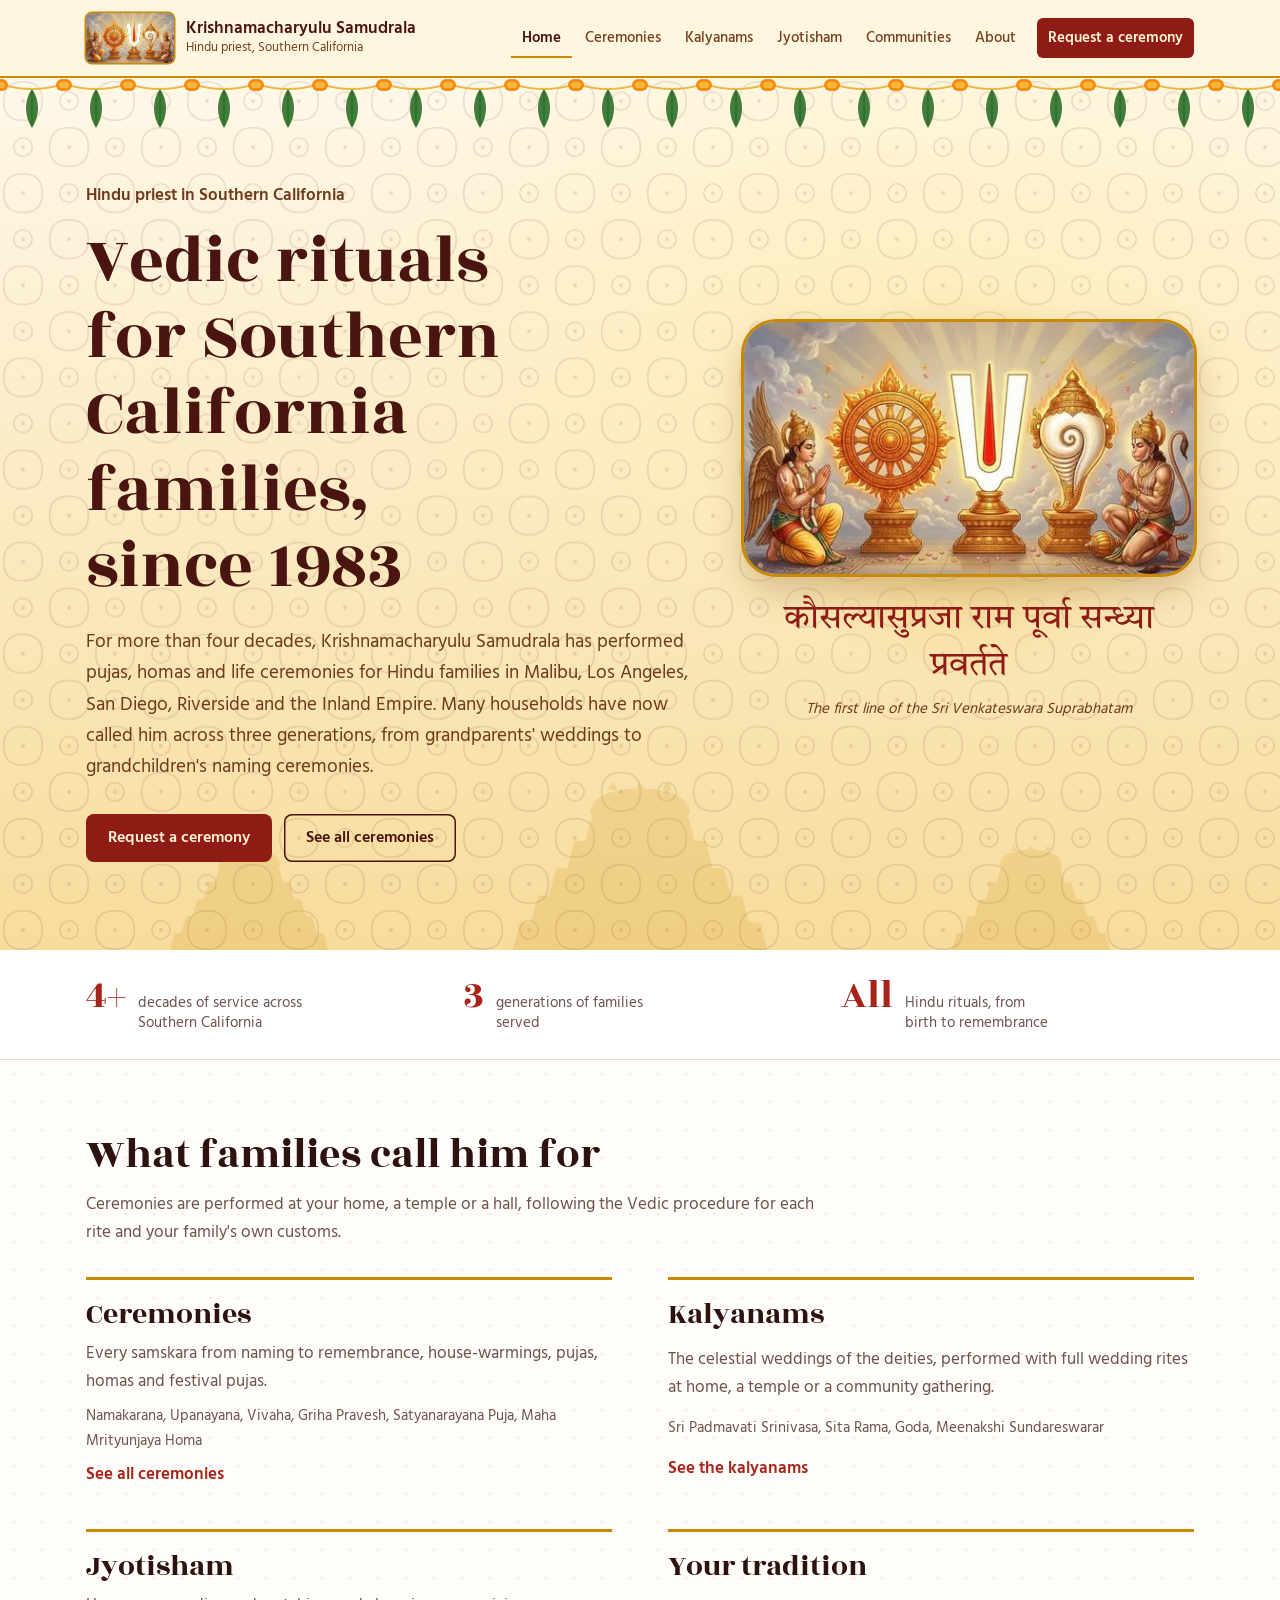
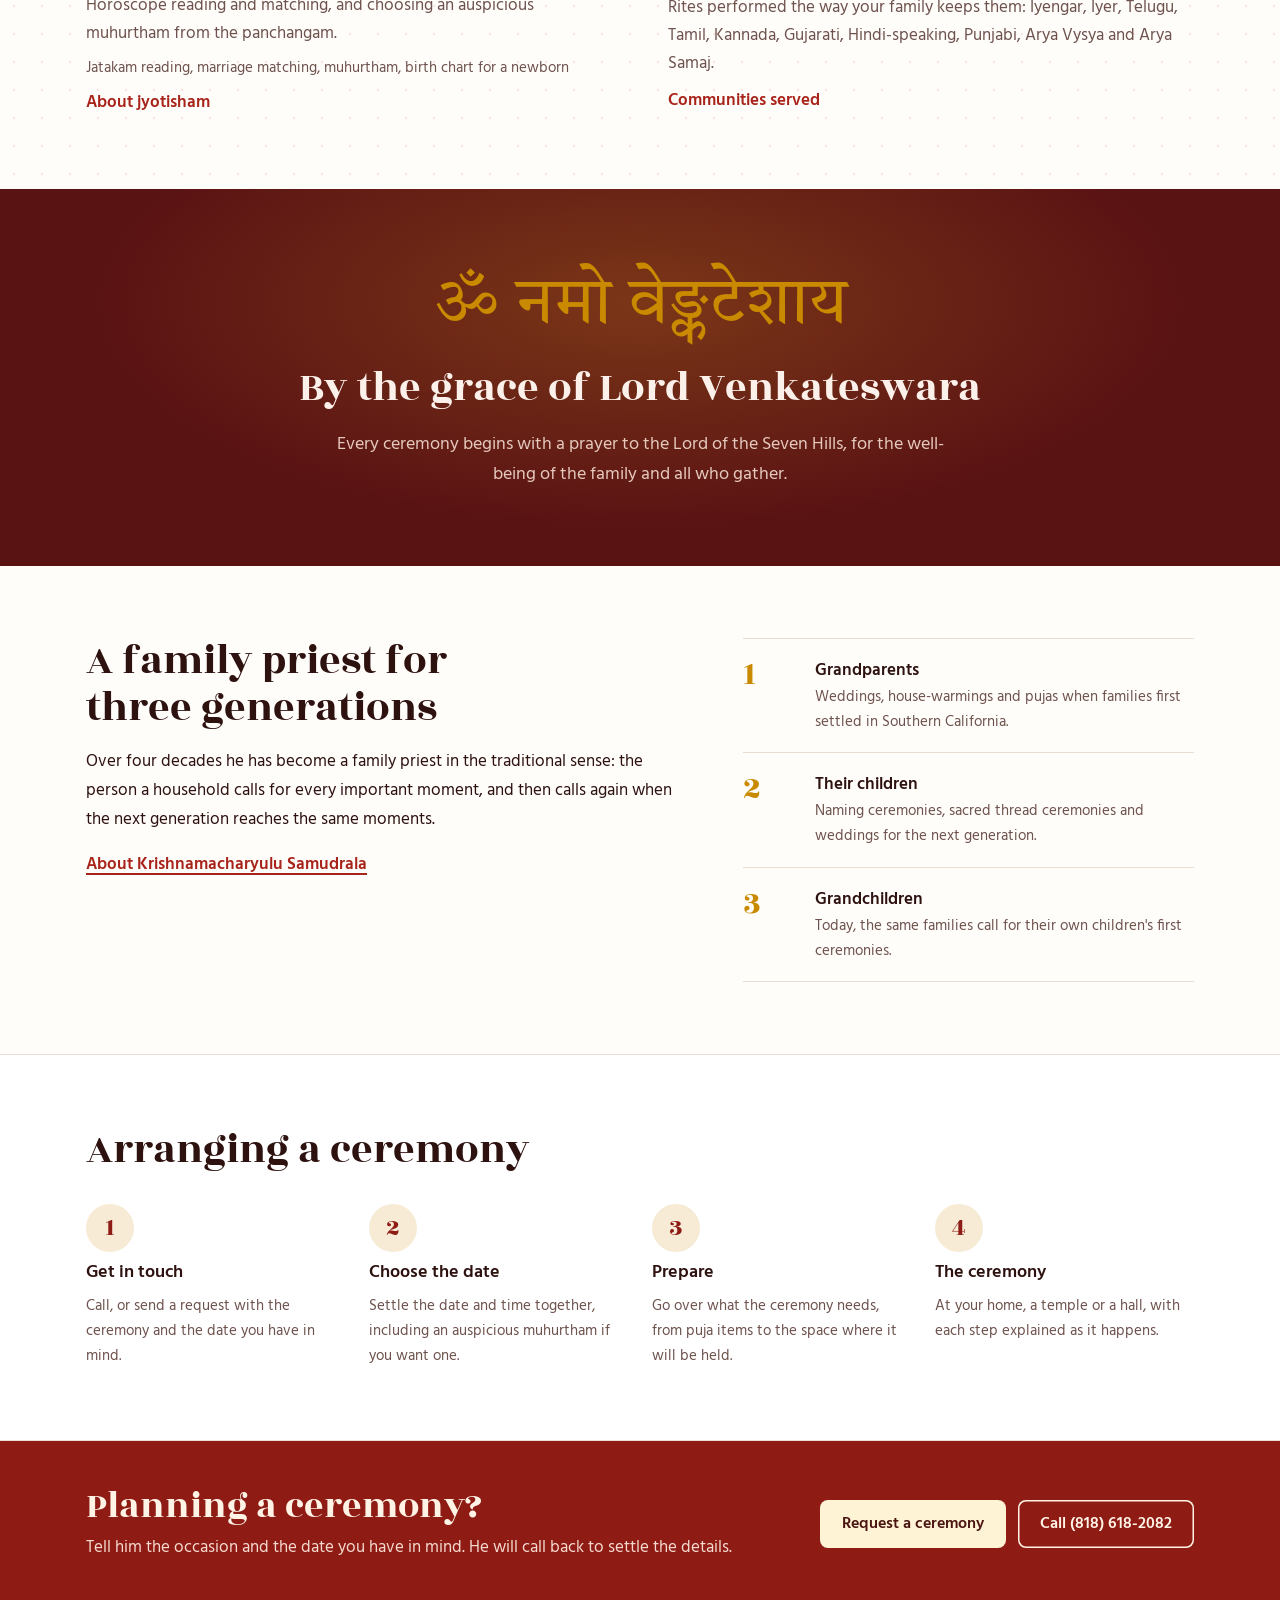
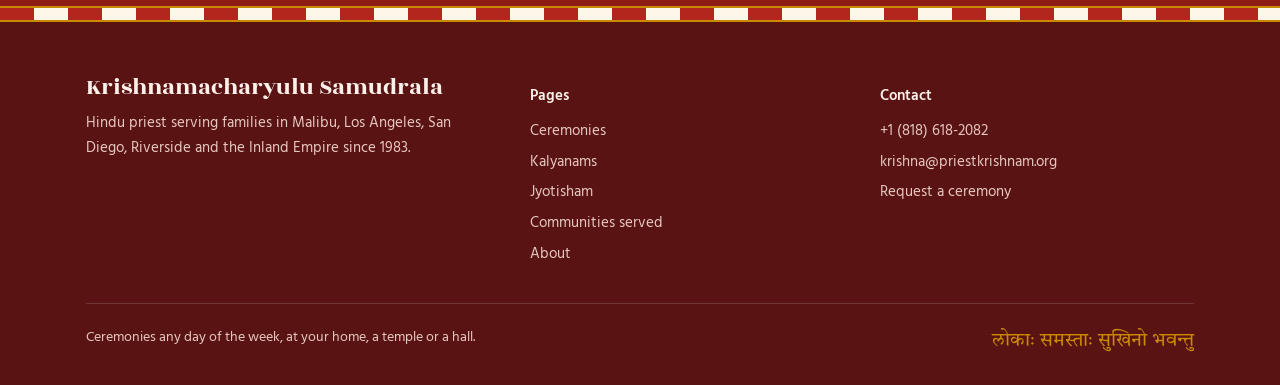
==== commit 2d74cfd4: "Make it multi page n details" ====
--- a/index.html
+++ b/index.html
@@ -3,15 +3,15 @@
 <head>
 <meta charset="utf-8">
 <meta name="viewport" content="width=device-width, initial-scale=1, viewport-fit=cover">
-<meta name="description" content="Experienced Hindu priest (pandit) serving Malibu, Los Angeles, San Diego, Riverside and the Inland Empire since 1983. Weddings, Griha Pravesh, Satyanarayana Puja, homas and all Vedic ceremonies.">
 <title>Hindu Priest in Los Angeles, San Diego &amp; Inland Empire | Krishnamacharyulu Samudrala</title>
+<meta name="description" content="Experienced Hindu priest (pandit) serving Malibu, Los Angeles, San Diego, Riverside and the Inland Empire since 1983. Weddings, Griha Pravesh, Satyanarayana Puja, homas, kalyanams and jyotisham.">
 <link rel="canonical" href="https://www.priestkrishnam.org/">
 <meta name="robots" content="index, follow, max-image-preview:large">
-<meta name="theme-color" content="#4A1410">
+<meta name="theme-color" content="#5A1313">
 <meta property="og:type" content="website">
 <meta property="og:site_name" content="Krishnamacharyulu Samudrala, Hindu Priest">
-<meta property="og:title" content="Hindu Priest in Southern California | Krishnamacharyulu Samudrala">
-<meta property="og:description" content="Pujas, homas, weddings and all Vedic ceremonies for families in Malibu, Los Angeles, San Diego, Riverside and the Inland Empire, since 1983.">
+<meta property="og:title" content="Hindu Priest in Los Angeles, San Diego &amp; Inland Empire | Krishnamacharyulu Samudrala">
+<meta property="og:description" content="Experienced Hindu priest (pandit) serving Malibu, Los Angeles, San Diego, Riverside and the Inland Empire since 1983. Weddings, Griha Pravesh, Satyanarayana Puja, homas, kalyanams and jyotisham.">
 <meta property="og:url" content="https://www.priestkrishnam.org/">
 <meta property="og:image" content="https://www.priestkrishnam.org/venkateswara_scene.jpg">
 <meta property="og:image:width" content="946">
@@ -19,11 +19,15 @@
 <meta property="og:image:alt" content="Sri Venkateswara emblem with Garuda and Hanuman">
 <meta property="og:locale" content="en_US">
 <meta name="twitter:card" content="summary_large_image">
-<meta name="twitter:title" content="Hindu Priest in Southern California | Krishnamacharyulu Samudrala">
-<meta name="twitter:description" content="Pujas, homas, weddings and all Vedic ceremonies across Los Angeles, San Diego, Riverside and the Inland Empire, since 1983.">
+<meta name="twitter:title" content="Hindu Priest in Los Angeles, San Diego &amp; Inland Empire | Krishnamacharyulu Samudrala">
+<meta name="twitter:description" content="Experienced Hindu priest (pandit) serving Malibu, Los Angeles, San Diego, Riverside and the Inland Empire since 1983. Weddings, Griha Pravesh, Satyanarayana Puja, homas, kalyanams and jyotisham.">
 <meta name="twitter:image" content="https://www.priestkrishnam.org/venkateswara_scene.jpg">
 <link rel="icon" type="image/jpeg" href="venkateswara_scene.jpg">
 <link rel="apple-touch-icon" href="venkateswara_scene.jpg">
+<link rel="preconnect" href="https://fonts.googleapis.com">
+<link rel="preconnect" href="https://fonts.gstatic.com" crossorigin>
+<link rel="stylesheet" href="https://fonts.googleapis.com/css2?family=Hind:wght@400;500;600&family=Rozha+One&family=Tiro+Devanagari+Sanskrit:ital@0;1&display=swap">
+<link rel="stylesheet" href="styles.css">
 <script type="application/ld+json">
 {
  "@context": "https://schema.org",
@@ -437,647 +441,167 @@
  ]
 }
 </script>
-<link rel="preconnect" href="https://fonts.googleapis.com">
-<link rel="stylesheet" href="https://fonts.googleapis.com/css2?family=Rozha+One&family=Hind:wght@400;500;600&display=swap">
-<style>
-/* Layout: a temple-maroon hero band with a kolam drawn behind it, then plain leaf-white sections; services follow the order of life's samskaras */
-:root {
-  --bg: #F8F3F2;
-  --surface: #FFFFFF;
-  --ink: #2A1514;
-  --muted: #6B504D;
-  --line: #E6D5D1;
-  --band: #5A1313;
-  --on-band: #FBF1EC;
-  --on-band-muted: #E3C6BC;
-  --turmeric: #C98A00;
-  --turmeric-soft: #F6E3AE;
-  --kumkum: #A8231A;
-  --kumkum-on-band: #E2382B;
-  --dot: rgba(168, 35, 26, 0.13);
-  --ph-bg: #FFF1C2;
-  --ph-ink: #6B4A00;
-  --display: "Rozha One", "Georgia", serif;
-  --body: "Hind", "Segoe UI", system-ui, sans-serif;
-  --radius: 10px;
-  --nav-bg: #FFF3D6; --nav-ink: #4A1410; --nav-muted: #6E3B1E;
-  --hero-top: #FFF8E8; --hero-bottom: #F7DC9C; --hero-ink: #4A1410; --hero-muted: #6E3B1E; --hero-accent: #A8231A;
-}
-@media (prefers-color-scheme: dark) {
-  :root:not([data-theme="light"]) {
-    --bg: #140B0A; --surface: #1E1211; --ink: #F3E8E4; --muted: #C0A7A1; --line: #3A2422;
-    --band: #2B0E0D; --on-band: #F8ECE7; --on-band-muted: #D8BBB2;
-    --turmeric: #F0B429; --turmeric-soft: #3A2E0F; --kumkum: #F07A6A;
-    --ph-bg: #3A2E0F; --ph-ink: #F6D47A; --dot: rgba(240, 180, 41, 0.10); --nav-bg: #2A1609; --nav-ink: #FBEFD5; --nav-muted: #E6CFA6; --hero-top: #2A1609; --hero-bottom: #3E2410; --hero-ink: #FBEFD5; --hero-muted: #E6CFA6; --hero-accent: #F0B429; color-scheme: dark;
-  }
-}
-:root[data-theme="dark"] {
-  --bg: #140B0A; --surface: #1E1211; --ink: #F3E8E4; --muted: #C0A7A1; --line: #3A2422;
-  --band: #2B0E0D; --on-band: #F8ECE7; --on-band-muted: #D8BBB2;
-  --turmeric: #F0B429; --turmeric-soft: #3A2E0F; --kumkum: #F07A6A;
-  --ph-bg: #3A2E0F; --ph-ink: #F6D47A; --dot: rgba(240, 180, 41, 0.10); --nav-bg: #2A1609; --nav-ink: #FBEFD5; --nav-muted: #E6CFA6; --hero-top: #2A1609; --hero-bottom: #3E2410; --hero-ink: #FBEFD5; --hero-muted: #E6CFA6; --hero-accent: #F0B429; color-scheme: dark;
-}
-* { box-sizing: border-box; }
-body { background: var(--bg); color: var(--ink); font-family: var(--body); font-size: 17px; line-height: 1.6; }
-.wrap { max-width: 1120px; margin: 0 auto; padding-left: max(16px, env(safe-area-inset-left, 0px)); padding-right: max(16px, env(safe-area-inset-right, 0px)); }
-h1, h2, h3 { font-family: var(--display); font-weight: 400; line-height: 1.12; text-wrap: balance; margin: 0; }
-h2 { font-size: clamp(30px, 4vw, 42px); }
-h3 { font-size: 22px; }
-p { margin: 0; }
-a { color: inherit; }
-:focus-visible { outline: 3px solid var(--turmeric); outline-offset: 2px; border-radius: 4px; }
-.eyebrow { font-size: 13px; font-weight: 600; letter-spacing: 0.14em; text-transform: uppercase; color: var(--turmeric); }
-.ph { background: var(--ph-bg); color: var(--ph-ink); padding: 0 0.3em; border-radius: 4px; font-weight: 600; }
-.skt { font-family: var(--display); }
-
-/* header */
-body::before { content: ""; position: fixed; inset: 0 0 auto; height: env(safe-area-inset-top, 0px); z-index: 10; background: var(--nav-bg); }
-header.top { position: sticky; top: env(safe-area-inset-top, 0px); z-index: 9; background: var(--nav-bg); color: var(--nav-ink); border-bottom: 2px solid var(--turmeric); box-shadow: 0 2px 12px rgba(120, 70, 10, 0.12); }
-header.top .wrap { display: flex; align-items: center; justify-content: space-between; gap: 16px; padding-block: 12px; flex-wrap: wrap; }
-.brand { display: flex; align-items: center; gap: 10px; text-decoration: none; }
-.brand-art { display: block; width: 96px; height: 54px; object-fit: cover; border-radius: 6px; flex: 0 0 auto; box-shadow: 0 0 0 1.5px var(--turmeric); }
-.brand span { font-weight: 600; font-size: 17px; }
-nav { display: flex; gap: 4px; flex-wrap: wrap; }
-nav a { text-decoration: none; padding: 8px 12px; border-radius: 6px; font-size: 15px; font-weight: 500; color: var(--nav-muted); }
-nav a:hover { color: var(--nav-ink); background: rgba(201, 138, 0, 0.14); }
-nav a.cta { color: #FFF3D6; background: #8E1B14; font-weight: 600; }
-nav a.cta:hover { color: #FFFFFF; background: #A8231A; }
-
-/* hero */
-.hero { position: relative; background: radial-gradient(ellipse 70% 60% at 72% 30%, rgba(255, 236, 170, 0.55), rgba(255, 236, 170, 0) 70%), linear-gradient(180deg, var(--hero-top), var(--hero-bottom)); color: var(--hero-ink); overflow: hidden; }
-.hero canvas { position: absolute; inset: 0; width: 100%; height: 100%; opacity: 0.12; pointer-events: none; }
-.hero .wrap { position: relative; display: grid; grid-template-columns: minmax(0, 1.25fr) minmax(0, 0.75fr); gap: 40px; align-items: center; padding-block: 72px 80px; }
-.hero h1 { font-size: clamp(40px, 6.2vw, 72px); }
-.hero h1 em { font-style: normal; color: var(--hero-accent); }
-.hero .eyebrow { color: var(--hero-accent); }
-.hero .lede { margin-top: 20px; font-size: 19px; max-width: 34em; color: var(--hero-muted); }
-.hero .actions { margin-top: 28px; display: flex; gap: 12px; flex-wrap: wrap; }
-.btn { display: inline-flex; align-items: center; gap: 8px; min-height: 48px; padding: 0 22px; border-radius: 8px; font: 600 16px var(--body); text-decoration: none; border: 0; cursor: pointer; }
-.btn.primary { background: #8E1B14; color: #FFF3D6; }
-.btn.primary:hover { background: #A8231A; }
-.btn.ghost { background: transparent; color: var(--hero-ink); box-shadow: inset 0 0 0 1.5px var(--hero-muted); }
-.btn.ghost:hover { box-shadow: inset 0 0 0 1.5px var(--hero-ink); }
-.shloka { border-left: 0; text-align: center; }
-.shloka .deva { font-family: var(--display); font-size: clamp(26px, 3vw, 34px); color: var(--hero-accent); line-height: 1.4; }
-.shloka .tr { margin-top: 10px; font-size: 15px; color: var(--hero-muted); font-style: italic; }
-.emblem-art { display: block; width: 100%; max-width: 560px; height: auto; margin: 0 auto 22px; border-radius: 32px; box-shadow: 0 0 0 3px var(--turmeric), 0 14px 34px rgba(120, 60, 0, 0.28); }
-.shloka .deva.small { margin-top: 18px; font-size: clamp(18px, 2vw, 22px); }
-.glow { animation: glow 3.2s ease-in-out infinite; }
-@keyframes glow { 0%,100% { opacity: 1; } 50% { opacity: 0.72; } }
-@media (prefers-reduced-motion: reduce) { .glow { animation: none; } }
-.temples .wrap { display: grid; gap: 28px; }
-.temple-grid { display: grid; grid-template-columns: repeat(2, minmax(0, 1fr)); gap: 24px; }
-figure { margin: 0; display: grid; gap: 12px; }
-.photo-slot { aspect-ratio: 4 / 3; max-width: 100%; border-radius: var(--radius); background: var(--band); color: var(--on-band-muted); display: grid; place-items: center; text-align: center; padding: 24px; position: relative; overflow: hidden; box-shadow: inset 0 0 0 6px var(--band), inset 0 0 0 8px var(--turmeric); }
-.photo-slot span { font-size: 15px; max-width: 22em; }
-.photo-slot .om-big { display: block; font-family: var(--display); font-size: 64px; color: var(--turmeric); line-height: 1; margin-bottom: 10px; }
-figcaption { display: grid; gap: 2px; }
-figcaption b { font-family: var(--display); font-weight: 400; font-size: 22px; }
-figcaption span { color: var(--muted); font-size: 15px; }
-@media (max-width: 700px) { .temple-grid { grid-template-columns: minmax(0, 1fr); } }
-
-/* facts */
-.facts { background: var(--surface); border-bottom: 1px solid var(--line); }
-.facts .wrap { display: grid; grid-template-columns: repeat(3, minmax(0, 1fr)); gap: 24px; padding-block: 28px; }
-.fact { display: flex; align-items: baseline; gap: 12px; }
-.fact b { font-family: var(--display); font-weight: 400; font-size: 40px; color: var(--kumkum); line-height: 1; font-variant-numeric: lining-nums; }
-.fact span { color: var(--muted); font-size: 15px; line-height: 1.35; }
-
-section { padding-block: 72px; }
-.sec-head { display: grid; gap: 12px; max-width: 46em; margin-bottom: 32px; }
-.sec-head p { color: var(--muted); }
-
-/* services */
-.tabs { display: flex; gap: 8px; flex-wrap: wrap; margin-bottom: 28px; }
-.tab { min-height: 44px; padding: 0 16px; border-radius: 999px; border: 1px solid var(--line); background: var(--surface); color: var(--ink); font: 500 15px var(--body); cursor: pointer; }
-.tab[aria-pressed="true"] { background: var(--band); color: var(--on-band); border-color: var(--band); }
-.group { display: grid; gap: 14px; margin-bottom: 36px; }
-.group > h3 { display: flex; align-items: baseline; gap: 12px; }
-.group > h3 small { font-family: var(--body); font-size: 14px; color: var(--muted); font-weight: 400; }
-.life { list-style: none; margin: 0; padding: 0; display: grid; grid-template-columns: repeat(4, minmax(0, 1fr)); gap: 0; border-top: 2px solid var(--turmeric); }
-.life li { position: relative; padding: 22px 18px 18px 0; display: grid; gap: 4px; align-content: start; }
-.life li::before { content: ""; position: absolute; top: -7px; left: 0; width: 12px; height: 12px; border-radius: 50%; background: var(--bg); border: 2px solid var(--turmeric); }
-.life .stage { font-size: 12px; font-weight: 600; letter-spacing: 0.12em; text-transform: uppercase; color: var(--muted); }
-.life .name { font-weight: 600; font-size: 18px; }
-.life .what { color: var(--muted); font-size: 15px; line-height: 1.45; }
-.cards { display: grid; grid-template-columns: repeat(auto-fill, minmax(min(100%, 240px), 1fr)); gap: 12px; }
-.card { background: var(--surface); border: 1px solid var(--line); border-radius: var(--radius); padding: 16px 18px; display: grid; gap: 4px; align-content: start; }
-.card .name { font-weight: 600; font-size: 17px; }
-.card .what { color: var(--muted); font-size: 15px; line-height: 1.45; }
-.comm-cards { grid-template-columns: repeat(auto-fill, minmax(min(100%, 300px), 1fr)); }
-.card.comm { gap: 6px; }
-.comm-cards + .note { margin-top: 18px; }
-.card .tag { font-size: 12px; font-weight: 600; letter-spacing: 0.06em; text-transform: uppercase; color: var(--kumkum); }
-.card .rites { font-size: 14px; color: var(--muted); border-top: 1px dashed var(--line); padding-top: 8px; margin-top: 4px; line-height: 1.45; }
-.card .rites b { color: var(--ink); font-weight: 600; }
-.jyo { background: var(--surface); border-block: 1px solid var(--line); }
-.jyo .card { background: var(--bg); }
-.jyo-grid { display: grid; grid-template-columns: minmax(0, 1.4fr) minmax(0, 1fr); gap: 40px; align-items: start; }
-.why { list-style: none; margin: 0; padding: 0; display: grid; gap: 18px; }
-.why li { display: grid; gap: 4px; padding-left: 18px; border-left: 3px solid var(--turmeric); }
-.why .t { font-weight: 600; font-size: 17px; }
-.why .d { color: var(--muted); font-size: 15px; line-height: 1.55; }
-.bring { background: var(--turmeric-soft); border-radius: var(--radius); padding: 22px 24px; display: grid; gap: 12px; justify-items: start; }
-.bring .t { font-weight: 600; font-size: 17px; }
-.bring ul { margin: 0; padding-left: 20px; display: grid; gap: 6px; font-size: 15px; }
-@media (max-width: 860px) { .jyo-grid { grid-template-columns: minmax(0, 1fr); gap: 28px; } }
-.note { color: var(--muted); font-size: 15px; }
-
-/* about */
-.about { background: var(--surface); border-block: 1px solid var(--line); }
-.about .wrap { display: grid; grid-template-columns: minmax(0, 1fr) minmax(0, 1fr); gap: 48px; align-items: start; }
-.about .copy { display: grid; gap: 16px; max-width: 34em; }
-.gens { display: grid; gap: 0; }
-.gen { display: grid; grid-template-columns: 56px minmax(0, 1fr); gap: 16px; padding: 18px 0; border-bottom: 1px solid var(--line); }
-.gen:first-child { border-top: 1px solid var(--line); }
-.gen .n { font-family: var(--display); font-size: 34px; color: var(--turmeric); line-height: 1; }
-.gen .t { font-weight: 600; }
-.gen .d { color: var(--muted); font-size: 15px; }
-
-/* steps */
-.steps { list-style: none; margin: 0; padding: 0; display: grid; grid-template-columns: repeat(4, minmax(0, 1fr)); gap: 20px; counter-reset: s; }
-.steps li { counter-increment: s; display: grid; gap: 6px; align-content: start; }
-.steps li::before { content: counter(s); font-family: var(--display); font-size: 28px; color: var(--kumkum); width: 48px; height: 48px; border-radius: 50%; display: grid; place-items: center; background: var(--turmeric-soft); }
-.steps .t { font-weight: 600; }
-.steps .d { color: var(--muted); font-size: 15px; }
-
-/* booking */
-.book .wrap { display: grid; grid-template-columns: minmax(0, 1.1fr) minmax(0, 0.9fr); gap: 40px; align-items: start; }
-form { background: var(--surface); border: 1px solid var(--line); border-radius: var(--radius); padding: 24px; display: grid; gap: 16px; }
-.row2 { display: grid; grid-template-columns: repeat(2, minmax(0, 1fr)); gap: 16px; }
-label { display: grid; gap: 6px; font-size: 14px; font-weight: 600; }
-input, select, textarea { font: 16px var(--body); color: var(--ink); background: var(--bg); border: 1px solid var(--line); border-radius: 8px; padding: 10px 12px; min-height: 46px; width: 100%; }
-textarea { min-height: 90px; resize: vertical; }
-.summary { display: grid; gap: 10px; }
-.summary[hidden] { display: none; }
-.summary textarea { min-height: 170px; font-size: 15px; }
-.summary .hint { font-size: 14px; color: var(--muted); }
-.contact-card { display: grid; gap: 18px; }
-.line-item { display: grid; gap: 4px; padding-bottom: 16px; border-bottom: 1px solid var(--line); }
-.line-item .k { font-size: 13px; font-weight: 600; letter-spacing: 0.12em; text-transform: uppercase; color: var(--muted); }
-.line-item .v { font-size: 22px; font-weight: 600; display: flex; align-items: center; gap: 10px; flex-wrap: wrap; }
-.copy-btn { min-height: 36px; padding: 0 12px; border-radius: 6px; border: 1px solid var(--line); background: var(--surface); color: var(--ink); font: 500 14px var(--body); cursor: pointer; }
-.btn.dark { background: var(--band); color: var(--on-band); }
-
-
-/* devotional layers */
-.torana { position: absolute; left: 0; right: 0; top: 0; height: 54px; background: url("data:image/svg+xml,%3Csvg%20xmlns%3D%22http%3A//www.w3.org/2000/svg%22%20width%3D%2264%22%20height%3D%2254%22%20viewBox%3D%220%200%2064%2054%22%3E%3Cpath%20d%3D%22M0%206%20Q32%2016%2064%206%22%20fill%3D%22none%22%20stroke%3D%22%23E9B949%22%20stroke-width%3D%222%22/%3E%3Cpath%20d%3D%22M32%2011%20C40%2022%2040%2038%2032%2050%20C24%2038%2024%2022%2032%2011%20Z%22%20fill%3D%22%233E7D3A%22/%3E%3Cpath%20d%3D%22M32%2013%20L32%2048%22%20stroke%3D%22%232A5A27%22%20stroke-width%3D%221%22/%3E%3Ccircle%20cx%3D%222%22%20cy%3D%227%22%20r%3D%226%22%20fill%3D%22%23F28C18%22/%3E%3Ccircle%20cx%3D%222%22%20cy%3D%227%22%20r%3D%223%22%20fill%3D%22%23F7B733%22/%3E%3Ccircle%20cx%3D%2262%22%20cy%3D%227%22%20r%3D%226%22%20fill%3D%22%23F28C18%22/%3E%3Ccircle%20cx%3D%2262%22%20cy%3D%227%22%20r%3D%223%22%20fill%3D%22%23F7B733%22/%3E%3C/svg%3E") repeat-x; background-size: 64px 54px; pointer-events: none; }
-.gopuram { position: absolute; left: 0; right: 0; bottom: 0; width: 100%; height: 200px; color: var(--turmeric); opacity: 0.16; pointer-events: none; }
-.hero .wrap { padding-top: 96px; }
-.shloka { position: relative; }
-.shloka::before { content: ""; position: absolute; left: 50%; top: 100px; width: 340px; height: 340px; max-width: 100%; transform: translate(-50%, -50%); border-radius: 50%; background: radial-gradient(circle, rgba(240, 180, 41, 0.38) 0%, rgba(240, 180, 41, 0.12) 40%, rgba(240, 180, 41, 0) 70%); pointer-events: none; }
-.shloka > * { position: relative; }
-@keyframes turn { to { transform: translate(-50%, -50%) rotate(360deg); } }
-main > section:not(.about):not(.temples) { background-image: radial-gradient(var(--dot) 1.3px, transparent 1.6px); background-size: 28px 28px; }
-.lotus-div { display: flex; justify-content: center; align-items: center; gap: 14px; color: var(--turmeric); padding-block: 4px; }
-.lotus-div::before, .lotus-div::after { content: ""; height: 1px; width: min(200px, 30vw); background: var(--line); }
-.temples { background: var(--band); color: var(--on-band); position: relative; overflow: hidden; }
-.temples .wrap { position: relative; display: grid; justify-items: center; text-align: center; gap: 20px; }
-.temples .emblem { width: min(360px, 100%); height: auto; }
-.temples .mantra { font-family: var(--display); font-size: clamp(34px, 6vw, 64px); color: var(--turmeric); line-height: 1.2; }
-.temples p.lead { color: var(--on-band-muted); max-width: 36em; font-size: 18px; }
-.temples .eyebrow { color: var(--on-band-muted); }
-.temples h2 { color: var(--on-band); }
-.temples::before { content: ""; position: absolute; inset: 0; background: radial-gradient(ellipse at 50% 30%, rgba(240, 180, 41, 0.22), rgba(240, 180, 41, 0) 60%); pointer-events: none; }
-
-footer { background: var(--band); color: var(--on-band-muted); }
-footer .wrap { padding-block: 32px; display: flex; justify-content: space-between; gap: 16px; flex-wrap: wrap; font-size: 15px; }
-footer .skt { color: var(--turmeric); font-size: 20px; }
-
-@media (max-width: 860px) {
-  .hero .wrap, .about .wrap, .book .wrap { grid-template-columns: minmax(0, 1fr); }
-  .hero .wrap { padding-block: 48px 56px; }
-  .life { grid-template-columns: repeat(2, minmax(0, 1fr)); }
-  .steps { grid-template-columns: repeat(2, minmax(0, 1fr)); }
-}
-@media (max-width: 560px) {
-  .facts .wrap { grid-template-columns: minmax(0, 1fr); gap: 14px; }
-  .life, .steps, .row2 { grid-template-columns: minmax(0, 1fr); }
-  nav a:not(.cta) { display: none; }
-  section { padding-block: 52px; }
-}
-@media (max-width: 860px) { .hero .wrap { padding-top: 76px; } .gopuram { height: 120px; } }
-</style>
-<style>:root{padding-top:env(safe-area-inset-top,0px);padding-bottom:env(safe-area-inset-bottom,0px)} body{margin:0} img{max-width:100%} [hidden]{display:none!important}</style>
 </head>
 <body>
+<a class="skip" href="#main">Skip to content</a>
+<header class="site-head">
+  <div class="wrap">
+    <a class="brand" href="index.html"><img class="brand-art" src="venkateswara_scene.jpg" alt="" width="88" height="50"><span><b>Krishnamacharyulu Samudrala</b><small>Hindu priest, Southern California</small></span></a>
+    <button class="menu-btn" type="button" aria-expanded="false" aria-controls="site-nav">Menu <svg width="18" height="14" viewBox="0 0 18 14" aria-hidden="true"><path d="M1 1h16M1 7h16M1 13h16" stroke="currentColor" stroke-width="2" stroke-linecap="round"/></svg></button>
+    <nav class="nav" id="site-nav" aria-label="Main">
+      <a href="index.html" aria-current="page">Home</a>
+      <a href="ceremonies.html">Ceremonies</a>
+      <a href="kalyanams.html">Kalyanams</a>
+      <a href="jyotisham.html">Jyotisham</a>
+      <a href="communities.html">Communities</a>
+      <a href="about.html">About</a>
+      <a class="cta" href="contact.html">Request a ceremony</a>
+    </nav>
+  </div>
+</header>
+<main id="main">
+<div class="hero">
+  <canvas id="kolam" aria-hidden="true"></canvas>
+  <div class="torana" aria-hidden="true"></div>
+  <svg class="gopuram" viewBox="0 0 1200 220" preserveAspectRatio="xMidYMax meet" aria-hidden="true"><path d="M460.0 220.0 L468.0 190.0 L732.0 190.0 L740.0 220.0 Z M480.0 190.0 L488.0 160.0 L712.0 160.0 L720.0 190.0 Z M500.0 160.0 L508.0 130.0 L692.0 130.0 L700.0 160.0 Z M520.0 130.0 L528.0 100.0 L672.0 100.0 L680.0 130.0 Z M540.0 100.0 L548.0 70.0 L652.0 70.0 L660.0 100.0 Z M545.0 70.0 Q545.0 44.0 600.0 42.0 Q655.0 44.0 655.0 70.0 Z M565.0 44.0 Q570.0 28.0 575.0 44.0 Z M595.0 44.0 Q600.0 28.0 605.0 44.0 Z M625.0 44.0 Q630.0 28.0 635.0 44.0 Z M83.2 220.0 L88.2 201.4 L251.8 201.4 L256.8 220.0 Z M95.6 201.4 L100.6 182.8 L239.4 182.8 L244.4 201.4 Z M108.0 182.8 L113.0 164.2 L227.0 164.2 L232.0 182.8 Z M120.4 164.2 L125.4 145.6 L214.6 145.6 L219.6 164.2 Z M132.8 145.6 L137.8 127.0 L202.2 127.0 L207.2 145.6 Z M135.9 127.0 Q135.9 110.9 170.0 109.6 Q204.1 110.9 204.1 127.0 Z M148.3 110.9 Q151.4 101.0 154.5 110.9 Z M166.9 110.9 Q170.0 101.0 173.1 110.9 Z M185.5 110.9 Q188.6 101.0 191.7 110.9 Z M943.2 220.0 L948.2 201.4 L1111.8 201.4 L1116.8 220.0 Z M955.6 201.4 L960.6 182.8 L1099.4 182.8 L1104.4 201.4 Z M968.0 182.8 L973.0 164.2 L1087.0 164.2 L1092.0 182.8 Z M980.4 164.2 L985.4 145.6 L1074.6 145.6 L1079.6 164.2 Z M992.8 145.6 L997.8 127.0 L1062.2 127.0 L1067.2 145.6 Z M995.9 127.0 Q995.9 110.9 1030.0 109.6 Q1064.1 110.9 1064.1 127.0 Z M1008.3 110.9 Q1011.4 101.0 1014.5 110.9 Z M1026.9 110.9 Q1030.0 101.0 1033.1 110.9 Z M1045.5 110.9 Q1048.6 101.0 1051.7 110.9 Z" fill="currentColor"></path></svg>
+  <div class="wrap">
+    <div>
+      <p class="kicker">Hindu priest in Southern California</p>
+      <h1>Vedic rituals for Southern California families, since 1983</h1>
+      <p class="lede">For more than <span class="dec-word">four</span> decades, Krishnamacharyulu Samudrala has performed pujas, homas and life ceremonies for Hindu families in Malibu, Los Angeles, San Diego, Riverside and the Inland Empire. Many households have now called him across three generations, from grandparents' weddings to grandchildren's naming ceremonies.</p>
+      <div class="actions">
+        <a class="btn primary" href="contact.html">Request a ceremony</a>
+        <a class="btn ghost" href="ceremonies.html">See all ceremonies</a>
+      </div>
+    </div>
+    <div class="shrine">
+      <img class="emblem-art" src="venkateswara_scene.jpg" alt="Garuda and Hanuman with folded hands on either side of the Sudarshana chakra, namam and shankha of Lord Venkateswara" width="946" height="528">
+      <p class="deva" lang="sa">कौसल्यासुप्रजा राम पूर्वा सन्ध्या प्रवर्तते</p>
+      <p class="tr">The first line of the Sri Venkateswara Suprabhatam</p>
+    </div>
+  </div>
+</div>
 
+<div class="facts">
+  <div class="wrap">
+    <div class="fact"><b><span class="dec-num">4</span>+</b><span>decades of service across<br>Southern California</span></div>
+    <div class="fact"><b>3</b><span>generations of families<br>served</span></div>
+    <div class="fact"><b>All</b><span>Hindu rituals, from<br>birth to remembrance</span></div>
+  </div>
+</div>
 
-<header class="top">
-  <div class="wrap">
-    <a class="brand" href="#top"><img class="brand-art" src="venkateswara_scene.jpg" alt="" aria-hidden="true" width="96" height="54"><span>Krishnamacharyulu Samudrala</span></a>
-    <nav aria-label="Sections">
-      <a href="#temples">Venkateswara</a>
-      <a href="#services">Ceremonies</a>
-      <a href="#communities">Communities</a>
-      <a href="#jyotisham">Jyotisham</a>
-      <a href="#about">About</a>
-      <a href="#how">How it works</a>
-      <a class="cta" href="#book">Request a ceremony</a>
-    </nav>
-  </div>
-</header>
+<section class="section dots">
+  <div class="wrap">
+    <div class="sec-head">
+      <h2>What families call him for</h2>
+      <p>Ceremonies are performed at your home, a temple or a hall, following the Vedic procedure for each rite and your family's own customs.</p>
+    </div>
+    <div class="paths">
+      <a class="path" href="ceremonies.html">
+        <h3>Ceremonies</h3>
+        <p>Every samskara from naming to remembrance, house-warmings, pujas, homas and festival pujas.</p>
+        <p class="eg muted">Namakarana, Upanayana, Vivaha, Griha Pravesh, Satyanarayana Puja, Maha Mrityunjaya Homa</p>
+        <span class="go">See all ceremonies</span>
+      </a>
+      <a class="path" href="kalyanams.html">
+        <h3>Kalyanams</h3>
+        <p>The celestial weddings of the deities, performed with full wedding rites at home, a temple or a community gathering.</p>
+        <p class="eg muted">Sri Padmavati Srinivasa, Sita Rama, Goda, Meenakshi Sundareswarar</p>
+        <span class="go">See the kalyanams</span>
+      </a>
+      <a class="path" href="jyotisham.html">
+        <h3>Jyotisham</h3>
+        <p>Horoscope reading and matching, and choosing an auspicious muhurtham from the panchangam.</p>
+        <p class="eg muted">Jatakam reading, marriage matching, muhurtham, birth chart for a newborn</p>
+        <span class="go">About jyotisham</span>
+      </a>
+      <a class="path" href="communities.html">
+        <h3>Your tradition</h3>
+        <p>Rites performed the way your family keeps them: Iyengar, Iyer, Telugu, Tamil, Kannada, Gujarati, Hindi-speaking, Punjabi, Arya Vysya and Arya Samaj.</p>
+        <span class="go">Communities served</span>
+      </a>
+    </div>
+  </div>
+</section>
 
-<main id="top">
-  <div class="hero">
-    <canvas id="kolam" aria-hidden="true"></canvas>
-    <div class="torana" aria-hidden="true"></div>
-    <svg class="gopuram" viewBox="0 0 1200 220" preserveAspectRatio="xMidYMax meet" aria-hidden="true"><path d="M460.0 220.0 L468.0 190.0 L732.0 190.0 L740.0 220.0 Z M480.0 190.0 L488.0 160.0 L712.0 160.0 L720.0 190.0 Z M500.0 160.0 L508.0 130.0 L692.0 130.0 L700.0 160.0 Z M520.0 130.0 L528.0 100.0 L672.0 100.0 L680.0 130.0 Z M540.0 100.0 L548.0 70.0 L652.0 70.0 L660.0 100.0 Z M545.0 70.0 Q545.0 44.0 600.0 42.0 Q655.0 44.0 655.0 70.0 Z M565.0 44.0 Q570.0 28.0 575.0 44.0 Z M595.0 44.0 Q600.0 28.0 605.0 44.0 Z M625.0 44.0 Q630.0 28.0 635.0 44.0 Z M83.2 220.0 L88.2 201.4 L251.8 201.4 L256.8 220.0 Z M95.6 201.4 L100.6 182.8 L239.4 182.8 L244.4 201.4 Z M108.0 182.8 L113.0 164.2 L227.0 164.2 L232.0 182.8 Z M120.4 164.2 L125.4 145.6 L214.6 145.6 L219.6 164.2 Z M132.8 145.6 L137.8 127.0 L202.2 127.0 L207.2 145.6 Z M135.9 127.0 Q135.9 110.9 170.0 109.6 Q204.1 110.9 204.1 127.0 Z M148.3 110.9 Q151.4 101.0 154.5 110.9 Z M166.9 110.9 Q170.0 101.0 173.1 110.9 Z M185.5 110.9 Q188.6 101.0 191.7 110.9 Z M943.2 220.0 L948.2 201.4 L1111.8 201.4 L1116.8 220.0 Z M955.6 201.4 L960.6 182.8 L1099.4 182.8 L1104.4 201.4 Z M968.0 182.8 L973.0 164.2 L1087.0 164.2 L1092.0 182.8 Z M980.4 164.2 L985.4 145.6 L1074.6 145.6 L1079.6 164.2 Z M992.8 145.6 L997.8 127.0 L1062.2 127.0 L1067.2 145.6 Z M995.9 127.0 Q995.9 110.9 1030.0 109.6 Q1064.1 110.9 1064.1 127.0 Z M1008.3 110.9 Q1011.4 101.0 1014.5 110.9 Z M1026.9 110.9 Q1030.0 101.0 1033.1 110.9 Z M1045.5 110.9 Q1048.6 101.0 1051.7 110.9 Z" fill="currentColor"></path></svg>
-    <div class="wrap">
-      <div>
-        <p class="eyebrow">Hindu priest · Southern California</p>
-        <h1>Vedic rituals for Southern California families <em>since 1983</em></h1>
-        <p class="lede">For more than <span class="dec-word">four</span> decades, Krishnamacharyulu Samudrala has performed pujas, homas and life ceremonies for Hindu families in Malibu, Los Angeles, San Diego, Riverside and the Inland Empire. Many households have now called him across three generations, from grandparents' weddings to grandchildren's naming ceremonies.</p>
-        <div class="actions">
-          <a class="btn primary" href="#book">Request a ceremony</a>
-          <a class="btn ghost" href="#services">See all ceremonies</a>
-        </div>
-      </div>
-      <div class="shloka">
-        <img class="emblem-art" src="venkateswara_scene.jpg" alt="Garuda and Hanuman with folded hands on either side of the Sudarshana chakra, namam and shankha of Lord Venkateswara" width="946" height="528">
-        <p class="deva" lang="sa">ॐ नमो वेङ्कटेशाय</p>
-        <p class="tr">Om, salutations to Lord Venkateswara</p>
-        <p class="deva small" lang="sa">कौसल्यासुप्रजा राम पूर्वा सन्ध्या प्रवर्तते</p>
-        <p class="tr">The first line of the Sri Venkateswara Suprabhatam</p>
-      </div>
-    </div>
-  </div>
+<section class="devotion">
+  <div class="wrap">
+    <p class="mantra" lang="sa">ॐ नमो वेङ्कटेशाय</p>
+    <h2>By the grace of Lord Venkateswara</h2>
+    <p class="lead">Every ceremony begins with a prayer to the Lord of the Seven Hills, for the well-being of the family and all who gather.</p>
+  </div>
+</section>
 
-  <div class="facts">
-    <div class="wrap">
-      <div class="fact"><b><span class="dec-num">4</span>+</b><span>decades of service across<br>Southern California</span></div>
-      <div class="fact"><b>3</b><span>generations of families<br>served</span></div>
-      <div class="fact"><b>All</b><span>Hindu rituals, from<br>birth to remembrance</span></div>
-    </div>
-  </div>
+<section class="section">
+  <div class="wrap two-col">
+    <div class="prose">
+      <h2>A family priest for three generations</h2>
+      <p>Over <span class="dec-word">four</span> decades he has become a family priest in the traditional sense: the person a household calls for every important moment, and then calls again when the next generation reaches the same moments.</p>
+      <p><a class="textlink" href="about.html">About Krishnamacharyulu Samudrala</a></p>
+    </div>
+    <div class="gens">
+      <div class="gen"><span class="n">1</span><div><p class="t">Grandparents</p><p class="d">Weddings, house-warmings and pujas when families first settled in Southern California.</p></div></div>
+      <div class="gen"><span class="n">2</span><div><p class="t">Their children</p><p class="d">Naming ceremonies, sacred thread ceremonies and weddings for the next generation.</p></div></div>
+      <div class="gen"><span class="n">3</span><div><p class="t">Grandchildren</p><p class="d">Today, the same families call for their own children's first ceremonies.</p></div></div>
+    </div>
+  </div>
+</section>
 
-  <section class="temples" id="temples">
-    <div class="wrap">
-      <p class="eyebrow">Sri Venkateswara</p>
-      <p class="mantra" lang="sa">ॐ नमो वेङ्कटेशाय</p>
-      <h2>By the grace of Lord Venkateswara</h2>
-      <p class="lead">Every ceremony begins with a prayer to the Lord of the Seven Hills, for the well-being of the family and all who gather.</p>
-    </div>
-  </section>
-
-  <section id="services">
-    <div class="wrap">
-      <div class="sec-head">
-        <p class="eyebrow">Ceremonies</p>
-        <h2>Every ritual a Hindu family needs</h2>
-        <p>Ceremonies are performed at your home, a temple or a hall, following the Vedic procedure for each rite. Families book him as their Hindu priest in Los Angeles, Malibu, San Diego, Riverside and across the Inland Empire. If you don't see the ceremony you need, ask. It can almost certainly be arranged.</p>
-      </div>
-
-      <div class="tabs" role="group" aria-label="Filter ceremonies">
-        <button class="tab" type="button" data-f="all" aria-pressed="true">All</button>
-        <button class="tab" type="button" data-f="life" aria-pressed="false">Life samskaras</button>
-        <button class="tab" type="button" data-f="home" aria-pressed="false">Home &amp; new beginnings</button>
-        <button class="tab" type="button" data-f="homa" aria-pressed="false">Pujas &amp; homas</button>
-        <button class="tab" type="button" data-f="kalyanam" aria-pressed="false">Kalyanams</button>
-        <button class="tab" type="button" data-f="fest" aria-pressed="false">Festivals</button>
-      </div>
-
-      <div class="group" data-cat="life">
-        <h3>Life samskaras <small>in the order they come in a life</small></h3>
-        <ol class="life">
-          <li><span class="stage">Birth</span><span class="name">Namakarana</span><span class="what">Naming ceremony for a newborn</span></li>
-          <li><span class="stage">Infancy</span><span class="name">Annaprashana</span><span class="what">Baby's first solid food</span></li>
-          <li><span class="stage">Childhood</span><span class="name">Chaula / Mundan</span><span class="what">First haircut</span></li>
-          <li><span class="stage">Learning</span><span class="name">Aksharabhyasa</span><span class="what">Beginning of education</span></li>
-          <li><span class="stage">Youth</span><span class="name">Upanayana</span><span class="what">Sacred thread ceremony</span></li>
-          <li><span class="stage">Marriage</span><span class="name">Vivaha</span><span class="what">Wedding, with engagement and pre-wedding rites</span></li>
-          <li><span class="stage">Elders</span><span class="name">Shashtiabdapoorthi</span><span class="what">60th birthday, and later milestone birthdays</span></li>
-          <li><span class="stage">Remembrance</span><span class="name">Antyeshti &amp; Shraddha</span><span class="what">Last rites and annual remembrance</span></li>
-        </ol>
-      </div>
-
-      <div class="group" data-cat="home">
-        <h3>Home &amp; new beginnings</h3>
-        <div class="cards">
-          <div class="card"><span class="name">Griha Pravesh</span><span class="what">House-warming when moving into a new home</span></div>
-          <div class="card"><span class="name">Bhoomi Puja</span><span class="what">Blessing the land before construction begins</span></div>
-          <div class="card"><span class="name">Vastu Shanti</span><span class="what">Bringing harmony to a home or workplace</span></div>
-          <div class="card"><span class="name">Vahana Puja</span><span class="what">Blessing a new car or vehicle</span></div>
-          <div class="card"><span class="name">Business opening</span><span class="what">Puja for a new shop, office or venture</span></div>
-        </div>
-      </div>
-
-      <div class="group" data-cat="homa">
-        <h3>Pujas &amp; homas</h3>
-        <div class="cards">
-          <div class="card"><span class="name">Satyanarayana Puja</span><span class="what">For gratitude and new beginnings</span></div>
-          <div class="card"><span class="name">Ganapati Homa</span><span class="what">To remove obstacles before any undertaking</span></div>
-          <div class="card"><span class="name">Navagraha Shanti</span><span class="what">Puja to the nine planetary deities</span></div>
-          <div class="card"><span class="name">Rudrabhisheka</span><span class="what">Abhisheka to Lord Shiva with Sri Rudram</span></div>
-          <div class="card"><span class="name">Maha Mrityunjaya Homa</span><span class="what">Homa to Lord Shiva for health, healing and long life</span></div>
-          <div class="card"><span class="name">Lakshmi Puja</span><span class="what">For prosperity and well-being</span></div>
-          <div class="card"><span class="name">Bhagavati Seva Deepa Puja</span><span class="what">Lamp worship of Goddess Bhagavati for blessings and well-being</span></div>
-          <div class="card"><span class="name">Chandi Homa</span><span class="what">Homa to the Divine Mother</span></div>
-          <div class="card"><span class="name">Ayushya Homa</span><span class="what">For long life, often on a child's first birthday</span></div>
-          <div class="card"><span class="name">Maha Sudarshana Homa</span><span class="what">For protection and removal of negativity</span></div>
-          <div class="card"><span class="name">Nrusimha Homa</span><span class="what">Homa to Lord Narasimha for protection, courage and freedom from fear</span></div>
-        </div>
-      </div>
-
-      <div class="group" data-cat="kalyanam">
-        <h3>Kalyanams <small>celestial weddings of the deities</small></h3>
-        <p class="note" style="margin: -4px 0 4px">Performed with the full wedding rites for the Lord and His consort, at your home, a temple or for a community gathering. Sponsoring a kalyanam is a cherished offering for a family's blessings, a marriage, or a vow fulfilled.</p>
-        <div class="cards">
-          <div class="card"><span class="name">Sri Padmavati Srinivasa Kalyanam</span><span class="what">Also called Srinivasa Kalyanam: the celestial wedding of Lord Venkateswara with Sri Padmavati Devi</span></div>
-          <div class="card"><span class="name">Sita Rama Kalyanam</span><span class="what">Wedding of Sri Rama and Sita Devi, especially for Sri Rama Navami</span></div>
-          <div class="card"><span class="name">Goda Kalyanam</span><span class="what">Wedding of Sri Goda Devi (Andal) with Lord Ranganatha, at the close of Dhanurmasam</span></div>
-          <div class="card"><span class="name">Rukmini Kalyanam</span><span class="what">Wedding of Lord Sri Krishna and Rukmini Devi</span></div>
-          <div class="card"><span class="name">Shiva Parvati Kalyanam</span><span class="what">Wedding of Lord Shiva and Goddess Parvati, often around Maha Shivaratri</span></div>
-          <div class="card"><span class="name">Meenakshi Sundareswarar Kalyanam</span><span class="what">Wedding of Goddess Meenakshi and Lord Sundareswarar, as celebrated in Madurai at Chithirai</span></div>
-          <div class="card"><span class="name">Sri Valli Devasena sameta Subrahmanya Kalyanam</span><span class="what">Wedding of Lord Subrahmanya with Valli and Devasena, often for Skanda Shashti</span></div>
-          <div class="card"><span class="name">Other kalyanams</span><span class="what">The kalyanam of another deity your family worships can be arranged on request</span></div>
-        </div>
-      </div>
-
-      <div class="group" data-cat="fest">
-        <h3>Festivals</h3>
-        <div class="cards">
-          <div class="card"><span class="name">Ganesh Chaturthi</span><span class="what">Ganesha puja at home</span></div>
-          <div class="card"><span class="name">Varalakshmi Vratam</span><span class="what">Vrata puja to Goddess Lakshmi</span></div>
-          <div class="card"><span class="name">Navaratri</span><span class="what">Puja during the nine nights of the Goddess</span></div>
-          <div class="card"><span class="name">Diwali Lakshmi Puja</span><span class="what">Lakshmi puja for the festival of lights</span></div>
-          <div class="card"><span class="name">Maha Shivaratri</span><span class="what">Night-long worship of Lord Shiva</span></div>
-        </div>
-      </div>
-      <p class="note">Need an auspicious date? Ask about choosing a muhurta when you request your ceremony.</p>
-    </div>
-  </section>
-
-  <section id="communities" style="padding-top: 0">
-    <div class="wrap">
-      <div class="sec-head">
-        <p class="eyebrow">Communities served</p>
-        <h2>Your family's tradition, followed faithfully</h2>
-        <p>Every community does things its own way. Before each ceremony, he goes over your family's customs, gotra, sutra and family deity so the rites are performed as your elders would expect. Families from these traditions call him across Southern California:</p>
-      </div>
-      <div class="cards comm-cards">
-          <div class="card comm"><span class="tag">Sri Vaishnava</span><span class="name">Iyengar &middot; Thengalai</span><span class="what">Ceremonies in the Thengalai sampradaya of Sri Ramanuja and Manavala Mamunigal, with the Thengalai namam, Vedic mantras and Divya Prabandham pasurams recited as each family's custom asks.</span><span class="rites"><b>Often requested:</b> Weddings, Upanayanam, Seemantham, Tiruvaradhanam, Shraddham</span></div>
-          <div class="card comm"><span class="tag">Sri Vaishnava</span><span class="name">Iyengar &middot; Vadakalai</span><span class="what">Ceremonies in the Vadakalai sampradaya of Sri Ramanuja and Swami Vedanta Desika, with the Vadakalai namam and the observances Vadakalai families follow at each rite.</span><span class="rites"><b>Often requested:</b> Weddings, Upanayanam, Seemantham, Tiruvaradhanam, Shraddham</span></div>
-          <div class="card comm"><span class="tag">Tamil Smartha (Dravida)</span><span class="name">Iyer</span><span class="what">Rites for Iyer families performed by their own sutra and shakha, from Nichayathartham through Kashi Yatra, Oonjal and Maangalya Dharanam at the wedding.</span><span class="rites"><b>Often requested:</b> Weddings, Upanayanam, Aavani Avittam, Seemantham, Shashtiabdapoorthi, Tarpanam</span></div>
-          <div class="card comm"><span class="tag">Andhra Pradesh &amp; Telangana</span><span class="name">Telugu</span><span class="what">Telugu ceremonies with their own customs, such as Jeelakarra Bellam and Talambralu at the wedding, and the Satyanarayana Vratam kept by so many Telugu homes.</span><span class="rites"><b>Often requested:</b> Pelli (wedding), Gruhapravesam, Satyanarayana Vratam, Upanayanam, Ugadi</span></div>
-          <div class="card comm"><span class="tag">Tamil Nadu</span><span class="name">Tamil</span><span class="what">Tamil family ceremonies and festivals, from Valaikappu for the mother-to-be to weddings and house-warmings done the Tamil way.</span><span class="rites"><b>Often requested:</b> Weddings, Valaikappu &amp; Seemantham, Grihapravesam, Puthandu, Pongal</span></div>
-          <div class="card comm"><span class="tag">Karnataka</span><span class="name">Kannada</span><span class="what">Kannada ceremonies with their own customs, including Kashi Yatre and Dhare at the wedding and the household festivals of Karnataka.</span><span class="rites"><b>Often requested:</b> Weddings, Gruhapravesha, Varamahalakshmi, Gowri-Ganesha, Ugadi</span></div>
-          <div class="card comm"><span class="tag">Gujarat</span><span class="name">Gujarati</span><span class="what">Gujarati weddings with Ganesh Sthapana, Mandap Muhurat, Hasta Milap and the Mangal Pheras, and the pujas Gujarati families keep through the year.</span><span class="rites"><b>Often requested:</b> Lagna (wedding), Satyanarayan Katha, Griha Pravesh, Navratri, Chopda Pujan at Diwali</span></div>
-          <div class="card comm"><span class="tag">North India</span><span class="name">Hindi-speaking families</span><span class="what">Ceremonies for families from across North India, with Kanyadaan and the Saat Phere at the wedding and the katha and samskaras of the Hindi heartland.</span><span class="rites"><b>Often requested:</b> Vivah, Satyanarayan Katha, Mundan, Annaprashan, Griha Pravesh, Rudrabhishek</span></div>
-          <div class="card comm"><span class="tag">Punjab</span><span class="name">Punjabi</span><span class="what">Punjabi Hindu weddings and home pujas, with family traditions such as the Chooda ceremony and Jaimala kept alongside the Vedic rites.</span><span class="rites"><b>Often requested:</b> Vivah, Griha Pravesh, Mundan, Diwali Lakshmi Puja</span></div>
-          <div class="card comm"><span class="tag">Vysya community</span><span class="name">Arya Vysya</span><span class="what">Ceremonies for Arya Vysya families following their own customs and gotra traditions, including worship of Sri Vasavi Kanyaka Parameswari.</span><span class="rites"><b>Often requested:</b> Weddings, Vasavi Matha Puja, Gruhapravesam, Satyanarayana Vratam</span></div>
-          <div class="card comm"><span class="tag">Vedic, havan-centred</span><span class="name">Arya Samaj</span><span class="what">Rituals in the Arya Samaj way set down by Swami Dayananda Saraswati: centred on the havan and Vedic mantras, without murti puja, following the Sanskar Vidhi.</span><span class="rites"><b>Often requested:</b> Arya Samaj Vivah, Namkaran, Upanayan, Griha Pravesh Havan, Antyeshti</span></div>
-      </div>
-      <p class="note">Don't see your community? Ask. The customs of your family can be learned and followed.</p>
-    </div>
-  </section>
-
-  <section class="jyo" id="jyotisham">
-    <div class="wrap">
-      <div class="sec-head">
-        <p class="eyebrow">Jyotisham</p>
-        <h2>Horoscope reading in the Vedic tradition</h2>
-        <p>Jyotisham, Vedic astrology, is one of the six Vedangas and is called the eye of the Veda: it shows when a rite should be performed and what the time ahead holds. Alongside the ceremonies, he reads and matches horoscopes and fixes muhurthams the traditional way, from the panchangam and your exact birth details.</p>
-      </div>
-      <div class="jyo-grid">
-        <div>
-          <h3 style="margin-bottom: 14px">Why a horoscope reading matters</h3>
-          <ul class="why">
-          <li><span class="t">A map of the life ahead</span><span class="d">Your horoscope (jatakam) is a picture of the sky at the exact moment and place of your birth. In the Vedic tradition it is read as a guide to your nature, your strengths and the periods of life to come.</span></li>
-          <li><span class="t">The right time for every beginning</span><span class="d">Hindu ceremonies are begun at an auspicious muhurtham. Jyotisham is how that time is found, so that a wedding, a house-warming or a new venture starts with the blessings of the grahas.</span></li>
-          <li><span class="t">Harmony in marriage</span><span class="d">For generations, families have compared horoscopes before a marriage. Matching looks at temperament, health, family life and children, and gives both families confidence in the alliance.</span></li>
-          <li><span class="t">Preparation, not fear</span><span class="d">A good reading does not frighten. When a difficult period or dosha appears, it explains what it means and the prayers and remedies that bring peace of mind, so the family can face it calmly.</span></li>
-          </ul>
-        </div>
-        <div class="jyo-side">
-          <div class="bring">
-            <span class="t">For a reading, please share</span>
-            <ul>
-              <li>Date of birth</li>
-              <li>Exact time of birth, as close to the minute as you can</li>
-              <li>Place of birth (town and country)</li>
-              <li>For matching: the same details for both the bride and the groom</li>
-            </ul>
-            <a class="btn primary" href="#book">Request a reading</a>
-          </div>
-        </div>
-      </div>
-      <h3 style="margin: 40px 0 14px">Jyotisham services</h3>
-      <div class="cards comm-cards">
-          <div class="card comm"><span class="tag">Jatakam &middot; horoscope reading</span><span class="name">Jatakam (horoscope) reading</span><span class="what">A full reading of the birth chart: the placement of the nine grahas, the strengths and challenges it shows, and the dasha periods ahead.</span></div>
-          <div class="card comm"><span class="tag">Porutham &middot; Guna Milan</span><span class="name">Horoscope matching for marriage</span><span class="what">Comparing the bride's and groom's charts through the traditional poruthams (kootas), including a check for Kuja dosha, before a wedding is fixed.</span></div>
-          <div class="card comm"><span class="tag">Muhurtham</span><span class="name">Choosing an auspicious muhurtham</span><span class="what">Finding the right date and time for a wedding, Griha Pravesh, Upanayanam, a business opening or any important beginning.</span></div>
-          <div class="card comm"><span class="tag">Janma Kundali</span><span class="name">Birth chart for a newborn</span><span class="what">Casting the child's chart from the time and place of birth, with the birth nakshatra and the syllables for choosing a name.</span></div>
-          <div class="card comm"><span class="tag">Dosha &amp; parihara</span><span class="name">Doshas and remedies</span><span class="what">Understanding a difficult period or a dosha in the chart, and the traditional remedies for it, such as a Navagraha Shanti or a specific homa.</span></div>
-          <div class="card comm"><span class="tag">Prashna</span><span class="name">Guidance on a specific question</span><span class="what">Looking at the chart for a decision in front of the family: a move, a career change, education or the timing of an event.</span></div>
-      </div>
-    </div>
-  </section>
-
-  <div class="lotus-div" aria-hidden="true"><svg width="44" height="26" viewBox="0 0 44 26"><g fill="currentColor"><path d="M22 2 C27 9 27 17 22 24 C17 17 17 9 22 2 Z"></path><path d="M22 24 C14 22 8 16 6 8 C13 10 19 15 22 24 Z" opacity="0.75"></path><path d="M22 24 C30 22 36 16 38 8 C31 10 25 15 22 24 Z" opacity="0.75"></path></g></svg></div>
-  <section class="about" id="about">
-    <div class="wrap">
-      <div class="copy">
-        <p class="eyebrow">About</p>
-        <h2>A family priest for three generations</h2>
-        <p>Krishnamacharyulu Samudrala has served Hindu families across Malibu, Los Angeles, San Diego, Riverside and the Inland Empire since 1983. Over <span class="dec-word">four</span> decades he has become a family priest in the traditional sense: the person a household calls for every important moment, and then calls again when the next generation reaches the same moments.</p>
-        <p>Each ceremony is performed with care for the Vedic procedure and with time taken to explain what each step means, so that children and guests can follow and take part.</p>
-      </div>
-      <div class="gens">
-        <div class="gen"><span class="n">1</span><div><p class="t">Grandparents</p><p class="d">Weddings, house-warmings and pujas when families first settled in Southern California.</p></div></div>
-        <div class="gen"><span class="n">2</span><div><p class="t">Their children</p><p class="d">Naming ceremonies, sacred thread ceremonies and weddings for the next generation.</p></div></div>
-        <div class="gen"><span class="n">3</span><div><p class="t">Grandchildren</p><p class="d">Today, the same families call for their own children's first ceremonies.</p></div></div>
-      </div>
-    </div>
-  </section>
-
-  <div class="lotus-div" aria-hidden="true"><svg width="44" height="26" viewBox="0 0 44 26"><g fill="currentColor"><path d="M22 2 C27 9 27 17 22 24 C17 17 17 9 22 2 Z"></path><path d="M22 24 C14 22 8 16 6 8 C13 10 19 15 22 24 Z" opacity="0.75"></path><path d="M22 24 C30 22 36 16 38 8 C31 10 25 15 22 24 Z" opacity="0.75"></path></g></svg></div>
-  <section id="how">
-    <div class="wrap">
-      <div class="sec-head">
-        <p class="eyebrow">How it works</p>
-        <h2>Arranging a ceremony</h2>
-      </div>
-      <ol class="steps">
-        <li><span class="t">Get in touch</span><span class="d">Call, or fill in the request form below with the ceremony and the date you have in mind.</span></li>
-        <li><span class="t">Choose the date</span><span class="d">Settle the date and time together, including an auspicious muhurta if you want one.</span></li>
-        <li><span class="t">Prepare</span><span class="d">Go over what the ceremony needs, from puja items to the space where it will be held.</span></li>
-        <li><span class="t">The ceremony</span><span class="d">At your home, a temple or a hall, with each step explained as it happens.</span></li>
-      </ol>
-    </div>
-  </section>
-
-  <section class="book" id="book" style="padding-top: 0">
-    <div class="wrap">
-      <form id="req" novalidate>
-        <div class="sec-head" style="margin-bottom: 4px">
-          <p class="eyebrow">Request a ceremony</p>
-          <h2>Tell us what you need</h2>
-          <p>Fill this in and press send. Your request goes straight to the priest by email.</p>
-        </div>
-        <div class="row2">
-          <label for="f-name">Your name<input id="f-name" name="name" autocomplete="name" required></label>
-          <label for="f-phone">Phone<input id="f-phone" name="phone" type="tel" autocomplete="tel" required></label>
-        </div>
-        <div class="row2">
-          <label for="f-cer">Ceremony
-            <select id="f-cer" name="ceremony" required>
-              <option value="">Choose a ceremony</option>
-              <optgroup label="Life samskaras"><option>Namakarana</option><option>Annaprashana</option><option>Chaula / Mundan</option><option>Aksharabhyasa</option><option>Upanayana</option><option>Vivaha (Wedding)</option><option>Shashtiabdapoorthi</option><option>Antyeshti &amp; Shraddha</option></optgroup>
-              <optgroup label="Home &amp; new beginnings"><option>Griha Pravesh</option><option>Bhoomi Puja</option><option>Vastu Shanti</option><option>Vahana Puja</option><option>Business opening</option></optgroup>
-              <optgroup label="Pujas &amp; homas"><option>Satyanarayana Puja</option><option>Ganapati Homa</option><option>Navagraha Shanti</option><option>Rudrabhisheka</option><option>Maha Mrityunjaya Homa</option><option>Lakshmi Puja</option><option>Bhagavati Seva Deepa Puja</option><option>Chandi Homa</option><option>Ayushya Homa</option><option>Maha Sudarshana Homa</option><option>Nrusimha Homa</option></optgroup>
-              <optgroup label="Kalyanams"><option>Sri Padmavati Srinivasa Kalyanam</option><option>Sita Rama Kalyanam</option><option>Goda Kalyanam</option><option>Rukmini Kalyanam</option><option>Shiva Parvati Kalyanam</option><option>Meenakshi Sundareswarar Kalyanam</option><option>Sri Valli Devasena sameta Subrahmanya Kalyanam</option><option>Other kalyanam</option></optgroup>
-              <optgroup label="Festivals"><option>Ganesh Chaturthi</option><option>Varalakshmi Vratam</option><option>Navaratri</option><option>Diwali Lakshmi Puja</option><option>Maha Shivaratri</option></optgroup>
-              <optgroup label="Jyotisham"><option>Jatakam (horoscope) reading</option><option>Horoscope matching for marriage</option><option>Choosing an auspicious muhurtham</option><option>Birth chart for a newborn</option><option>Doshas and remedies</option><option>Guidance on a specific question</option></optgroup>
-              <option>Something else</option>
-            </select>
-          </label>
-          <label for="f-date">Preferred date<input id="f-date" name="date" type="date"></label>
-        </div>
-        <div class="row2">
-          <label for="f-comm">Community / tradition
-            <select id="f-comm" name="community">
-              <option value="">Choose (optional)</option>
-              <option>Iyengar &middot; Thengalai</option><option>Iyengar &middot; Vadakalai</option><option>Iyer</option><option>Telugu</option><option>Tamil</option><option>Kannada</option><option>Gujarati</option><option>Hindi-speaking families</option><option>Punjabi</option><option>Arya Vysya</option><option>Arya Samaj</option><option>Other / mixed tradition</option>
-            </select>
-          </label>
-          <label for="f-where">Where<input id="f-where" name="where" placeholder="Home address, temple or hall"></label>
-        </div>
-        <label for="f-notes">Anything else<textarea id="f-notes" name="notes" placeholder="Number of guests, muhurta, family traditions to follow"></textarea></label>
-        <input id="f-honey" name="_honey" type="text" tabindex="-1" autocomplete="off" aria-hidden="true" style="position:absolute;left:-9999px;width:1px;height:1px;opacity:0">
-        <div><button class="btn dark" type="submit" id="f-send">Send my request</button></div>
-        <p id="f-err" class="note" role="alert" hidden></p>
-        <p id="f-ok" class="note" role="status" hidden></p>
-      </form>
-
-      <div class="contact-card">
-        <div class="sec-head" style="margin-bottom: 0">
-          <p class="eyebrow">Contact</p>
-          <h2>Call or write</h2>
-        </div>
-        <div class="line-item"><span class="k">Phone</span><span class="v"><span id="ph-phone" style="font-variant-numeric: tabular-nums">+1 (818) 618-2082</span><button class="copy-btn" type="button" data-copy="ph-phone">Copy</button></span></div>
-        <div class="line-item"><span class="k">Email</span><span class="v"><span id="ph-email" style="overflow-wrap: anywhere">krishna@priestkrishnam.org</span><button class="copy-btn" type="button" data-copy="ph-email">Copy</button></span></div>
-        <div class="line-item"><span class="k">Serving</span><span class="v" style="font-size: 18px">Malibu, Los Angeles, San Diego, Riverside and the Inland Empire</span></div>
-        <p class="note">Ceremonies can be booked for any day of the week. Book early for weddings and festival days.</p>
-      </div>
-    </div>
-  </section>
+<section class="section alt">
+  <div class="wrap">
+    <div class="sec-head"><h2>Arranging a ceremony</h2></div>
+    <ol class="steps">
+      <li><span class="t">Get in touch</span><span class="d">Call, or send a request with the ceremony and the date you have in mind.</span></li>
+      <li><span class="t">Choose the date</span><span class="d">Settle the date and time together, including an auspicious muhurtham if you want one.</span></li>
+      <li><span class="t">Prepare</span><span class="d">Go over what the ceremony needs, from puja items to the space where it will be held.</span></li>
+      <li><span class="t">The ceremony</span><span class="d">At your home, a temple or a hall, with each step explained as it happens.</span></li>
+    </ol>
+  </div>
+</section>
 </main>
-
-<footer>
-  <div class="wrap">
-    <span>Krishnamacharyulu Samudrala · Hindu priest, Southern California · Serving families since 1983</span>
-    <span class="skt" lang="sa">ॐ नमो वेङ्कटेशाय · लोकाः समस्ताः सुखिनो भवन्तु</span>
+<section class="callband" aria-label="Request a ceremony">
+  <div class="wrap">
+    <div>
+      <h2>Planning a ceremony?</h2>
+      <p>Tell him the occasion and the date you have in mind. He will call back to settle the details.</p>
+    </div>
+    <div class="actions">
+      <a class="btn light" href="contact.html">Request a ceremony</a>
+      <a class="btn ghost" href="tel:+18186182082">Call (818) 618-2082</a>
+    </div>
+  </div>
+</section>
+<div class="stripe" aria-hidden="true"></div>
+<footer class="site-foot">
+  <div class="wrap">
+    <div>
+      <h2>Krishnamacharyulu Samudrala</h2>
+      <p>Hindu priest serving families in Malibu, Los Angeles, San Diego, Riverside and the Inland Empire since 1983.</p>
+    </div>
+    <div>
+      <p class="h">Pages</p>
+      <ul>
+        <li><a href="ceremonies.html">Ceremonies</a></li>
+        <li><a href="kalyanams.html">Kalyanams</a></li>
+        <li><a href="jyotisham.html">Jyotisham</a></li>
+        <li><a href="communities.html">Communities served</a></li>
+        <li><a href="about.html">About</a></li>
+      </ul>
+    </div>
+    <div>
+      <p class="h">Contact</p>
+      <ul>
+        <li><a href="tel:+18186182082">+1 (818) 618-2082</a></li>
+        <li><a href="mailto:krishna@priestkrishnam.org">krishna@priestkrishnam.org</a></li>
+        <li><a href="contact.html">Request a ceremony</a></li>
+      </ul>
+    </div>
+    <div class="base">
+      <span>Ceremonies any day of the week, at your home, a temple or a hall.</span>
+      <span class="sa" lang="sa">लोकाः समस्ताः सुखिनो भवन्तु</span>
+    </div>
   </div>
 </footer>
-
-<script>
-(function () {
-  // Kolam behind the hero: rice-flour loops drawn around a dot grid
-  var cv = document.getElementById('kolam');
-  function draw() {
-    var r = cv.getBoundingClientRect(), dpr = window.devicePixelRatio || 1;
-    cv.width = Math.max(1, r.width * dpr); cv.height = Math.max(1, r.height * dpr);
-    var c = cv.getContext('2d'); c.setTransform(dpr, 0, 0, dpr, 0, 0);
-    c.clearRect(0, 0, r.width, r.height);
-    var s = 46, color = getComputedStyle(document.documentElement).getPropertyValue('--hero-ink').trim() || '#4A1410';
-    c.strokeStyle = color; c.fillStyle = color; c.lineWidth = 1.6;
-    for (var y = s / 2; y < r.height + s; y += s) {
-      for (var x = s / 2; x < r.width + s; x += s) {
-        var i = Math.round(x / s), j = Math.round(y / s);
-        c.beginPath(); c.arc(x, y, 2, 0, Math.PI * 2); c.fill();
-        c.beginPath();
-        if ((i + j) % 2 === 0) {
-          c.moveTo(x, y - s * 0.42); c.quadraticCurveTo(x + s * 0.42, y - s * 0.42, x + s * 0.42, y);
-          c.quadraticCurveTo(x + s * 0.42, y + s * 0.42, x, y + s * 0.42);
-          c.quadraticCurveTo(x - s * 0.42, y + s * 0.42, x - s * 0.42, y);
-          c.quadraticCurveTo(x - s * 0.42, y - s * 0.42, x, y - s * 0.42);
-        } else {
-          c.arc(x, y, s * 0.2, 0, Math.PI * 2);
-        }
-        c.stroke();
-      }
-    }
-  }
-  draw();
-  window.addEventListener('resize', draw);
-  try { matchMedia('(prefers-color-scheme: dark)').addEventListener('change', draw); } catch (e) {}
-
-  // Ceremony filter
-  var tabs = document.querySelectorAll('.tab'), groups = document.querySelectorAll('.group');
-  tabs.forEach(function (t) {
-    t.addEventListener('click', function () {
-      var f = t.getAttribute('data-f');
-      tabs.forEach(function (o) { o.setAttribute('aria-pressed', String(o === t)); });
-      groups.forEach(function (g) { g.hidden = !(f === 'all' || g.getAttribute('data-cat') === f); });
-    });
-  });
-
-  // Copy helpers
-  function copyText(text, btn, selectEl) {
-    var done = function () { var old = btn.textContent; btn.textContent = 'Copied'; setTimeout(function () { btn.textContent = old; }, 1600); };
-    var fallback = function () {
-      if (selectEl && selectEl.select) { selectEl.focus(); selectEl.select(); }
-      else { var rg = document.createRange(); rg.selectNodeContents(selectEl); var sel = getSelection(); sel.removeAllRanges(); sel.addRange(rg); }
-      btn.textContent = 'Selected, press Ctrl+C';
-      setTimeout(function () { btn.textContent = 'Copy'; }, 2200);
-    };
-    try { navigator.clipboard.writeText(text).then(done, fallback); } catch (e) { fallback(); }
-  }
-  document.querySelectorAll('[data-copy]').forEach(function (b) {
-    b.addEventListener('click', function () { var el = document.getElementById(b.getAttribute('data-copy')); copyText(el.textContent.trim(), b, el); });
-  });
-
-  // Decades of service, counted from 1983 so the wording stays current
-  var decades = Math.floor((new Date().getFullYear() - 1983) / 10);
-  var words = ['', 'one', 'two', 'three', 'four', 'five', 'six', 'seven', 'eight', 'nine'];
-  if (decades >= 4 && decades < words.length) {
-    document.querySelectorAll('.dec-word').forEach(function (el) { el.textContent = words[decades]; });
-    document.querySelectorAll('.dec-num').forEach(function (el) { el.textContent = decades; });
-  }
-
-  // Request sender: Web3Forms emails each request to the address the access key was created for.
-  // Get a free key at https://web3forms.com (enter krishna@priestkrishnam.org) and paste it below.
-  var WEB3FORMS_KEY = 'da990057-204f-4b81-9e25-d3c6ffeb48a9';
-  var MAIL_TO = 'krishna@priestkrishnam.org';
-  var form = document.getElementById('req'), err = document.getElementById('f-err'), ok = document.getElementById('f-ok'), sendBtn = document.getElementById('f-send');
-  form.addEventListener('submit', function (e) {
-    e.preventDefault();
-    var v = function (id) { return document.getElementById(id).value.trim(); };
-    ok.hidden = true;
-    if (v('f-honey')) return;
-    var missing = [];
-    if (!v('f-name')) missing.push('your name');
-    if (!v('f-phone')) missing.push('a phone number');
-    if (!v('f-cer')) missing.push('the ceremony');
-    if (missing.length) { err.textContent = 'Please add ' + missing.join(', ') + ' so the request can be sent.'; err.hidden = false; return; }
-    err.hidden = true;
-    var d = v('f-date');
-    var dateText = d ? new Date(d + 'T12:00:00').toLocaleDateString('en-US', { weekday: 'long', year: 'numeric', month: 'long', day: 'numeric' }) : 'Flexible';
-    var subject = 'Ceremony request: ' + v('f-cer') + ' - ' + v('f-name');
-    var fields = { 'Name': v('f-name'), 'Phone': v('f-phone'), 'Ceremony': v('f-cer'), 'Community / tradition': v('f-comm') || 'Not specified', 'Preferred date': dateText, 'Location': v('f-where') || 'To be decided', 'Notes': v('f-notes') || '-' };
-
-    // No key yet: fall back to opening the visitor's email app so the button still works.
-    if (!WEB3FORMS_KEY || WEB3FORMS_KEY.indexOf('PASTE_') === 0) {
-      var body = Object.keys(fields).map(function (k) { return k + ': ' + fields[k]; }).join('\n');
-      window.location.href = 'mailto:' + MAIL_TO + '?subject=' + encodeURIComponent(subject) + '&body=' + encodeURIComponent('Namaste,\n\n' + body + '\n\nThank you.');
-      return;
-    }
-
-    var payload = Object.assign({ access_key: WEB3FORMS_KEY, subject: subject, from_name: 'Website request - ' + v('f-name'), botcheck: '' }, fields);
-    var label = sendBtn.textContent;
-    sendBtn.disabled = true; sendBtn.textContent = 'Sending...';
-    fetch('https://api.web3forms.com/submit', {
-      method: 'POST',
-      headers: { 'Content-Type': 'application/json', 'Accept': 'application/json' },
-      body: JSON.stringify(payload)
-    }).then(function (r) { return r.json().then(function (j) { if (!r.ok || !j.success) throw new Error(j.message || 'Send failed'); }); })
-      .then(function () { form.reset(); ok.textContent = 'Thank you. Your request has been sent, and you will hear back soon.'; ok.hidden = false; })
-      .catch(function (x) { console.error('Form send failed:', x); err.textContent = 'Sorry, the request could not be sent (' + ((x && x.message) || 'network error') + '). Please call +1 (818) 618-2082 or email ' + MAIL_TO + '.'; err.hidden = false; })
-      .then(function () { sendBtn.disabled = false; sendBtn.textContent = label; });
-  });
-})();
-</script>
-
+<script src="site.js"></script>
 </body>
 </html>
--- a/styles.css
+++ b/styles.css
@@ -0,0 +1,333 @@
+/* Krishnamacharyulu Samudrala, Hindu priest
+   Identity: kumkum red and turmeric gold of a South Indian temple, white rice-flour kolam,
+   and the red-and-white striped temple wall (used once per page as the band under each header). */
+
+:root {
+  --page: #FFFDFA;
+  --surface: #FFFFFF;
+  --sandal: #F7EBD6;
+  --ink: #2E1210;
+  --muted: #6E524D;
+  --line: #EBDCD4;
+  --kumkum: #8E1B14;
+  --kumkum-hi: #A8231A;
+  --accent: #A8231A;          /* red used for small text accents */
+  --turmeric: #C98A00;
+  --band: #5A1313;            /* deep temple red for header bands and footer */
+  --on-band: #FCF1EA;
+  --on-band-muted: #E6C9BE;
+  --stripe-red: #B3261E;
+  --stripe-white: #FFF6EA;
+  --nav-bg: #FFF6E0;
+  --nav-ink: #4A1410;
+  --nav-muted: #74401F;
+  --hero-top: #FFF8E8;
+  --hero-bottom: #F7DC9C;
+  --hero-ink: #4A1410;
+  --hero-muted: #6E3B1E;
+  --dot: rgba(168, 35, 26, 0.11);
+  --display: "Rozha One", Georgia, serif;
+  --body: "Hind", "Segoe UI", system-ui, sans-serif;
+  --sanskrit: "Tiro Devanagari Sanskrit", "Rozha One", serif;
+  --r-sm: 8px;
+  --r-md: 14px;
+  --r-lg: 32px;
+  color-scheme: light;
+}
+@media (prefers-color-scheme: dark) {
+  :root:not([data-theme="light"]) {
+    --page: #160B09; --surface: #201210; --sandal: #33210E; --ink: #F6EAE3; --muted: #C9AFA6; --line: #3D2622;
+    --accent: #F0897A; --turmeric: #F0B429; --band: #2E0E0C; --on-band: #F8ECE7; --on-band-muted: #D8BBB2;
+    --stripe-red: #8E1B14; --stripe-white: #E9D9C2;
+    --nav-bg: #251208; --nav-ink: #FBEFD5; --nav-muted: #E6CFA6;
+    --hero-top: #2A1609; --hero-bottom: #3E2410; --hero-ink: #FBEFD5; --hero-muted: #E6CFA6;
+    --dot: rgba(240, 180, 41, 0.08); color-scheme: dark;
+  }
+}
+:root[data-theme="dark"] {
+  --page: #160B09; --surface: #201210; --sandal: #33210E; --ink: #F6EAE3; --muted: #C9AFA6; --line: #3D2622;
+  --accent: #F0897A; --turmeric: #F0B429; --band: #2E0E0C; --on-band: #F8ECE7; --on-band-muted: #D8BBB2;
+  --stripe-red: #8E1B14; --stripe-white: #E9D9C2;
+  --nav-bg: #251208; --nav-ink: #FBEFD5; --nav-muted: #E6CFA6;
+  --hero-top: #2A1609; --hero-bottom: #3E2410; --hero-ink: #FBEFD5; --hero-muted: #E6CFA6;
+  --dot: rgba(240, 180, 41, 0.08); color-scheme: dark;
+}
+
+/* ---------- base ---------- */
+* { box-sizing: border-box; }
+html { -webkit-text-size-adjust: 100%; scroll-padding-top: 96px; }
+body { margin: 0; background: var(--page); color: var(--ink); font-family: var(--body); font-size: 17px; line-height: 1.65; }
+img { max-width: 100%; }
+h1, h2, h3 { font-family: var(--display); font-weight: 400; line-height: 1.12; margin: 0; text-wrap: balance; }
+h1 { font-size: clamp(40px, 6vw, 68px); }
+h2 { font-size: clamp(30px, 3.6vw, 42px); }
+h3 { font-size: 24px; }
+p { margin: 0; }
+a { color: inherit; }
+:focus-visible { outline: 3px solid var(--turmeric); outline-offset: 2px; border-radius: 4px; }
+.wrap { max-width: 1140px; margin: 0 auto; padding-inline: max(16px, env(safe-area-inset-left, 0px)) max(16px, env(safe-area-inset-right, 0px)); }
+.skip { position: absolute; left: -9999px; top: 8px; z-index: 50; background: var(--surface); padding: 8px 14px; border-radius: 6px; }
+.skip:focus { left: 12px; }
+.muted { color: var(--muted); }
+.sa { font-family: var(--sanskrit); }
+.measure { max-width: 40em; }
+
+/* ---------- buttons ---------- */
+.btn { display: inline-flex; align-items: center; justify-content: center; gap: 8px; min-height: 48px; padding: 0 22px; border-radius: var(--r-sm); font: 600 16px var(--body); text-decoration: none; border: 0; cursor: pointer; }
+.btn.primary { background: var(--kumkum); color: #FFF3D6; }
+.btn.primary:hover { background: var(--kumkum-hi); }
+.btn.ghost { background: transparent; color: var(--hero-ink); box-shadow: inset 0 0 0 1.5px currentColor; }
+.btn.ghost:hover { background: rgba(201, 138, 0, 0.14); }
+.btn.light { background: #FFF3D6; color: #4A1410; }
+.btn.light:hover { background: #FFFFFF; }
+.btn[disabled] { opacity: 0.7; cursor: progress; }
+.textlink { color: var(--accent); font-weight: 600; text-decoration: underline; text-decoration-thickness: 1.5px; text-underline-offset: 4px; }
+.textlink:hover { text-decoration-color: var(--turmeric); }
+
+/* ---------- header ---------- */
+body::before { content: ""; position: fixed; inset: 0 0 auto; height: env(safe-area-inset-top, 0px); z-index: 30; background: var(--nav-bg); }
+.site-head { position: sticky; top: env(safe-area-inset-top, 0px); z-index: 20; background: var(--nav-bg); color: var(--nav-ink); border-bottom: 2px solid var(--turmeric); }
+.site-head .wrap { display: flex; align-items: center; justify-content: space-between; gap: 16px; min-height: 76px; }
+.brand { display: flex; align-items: center; gap: 12px; text-decoration: none; }
+.brand-art { display: block; width: 88px; height: 50px; object-fit: cover; border-radius: 6px; box-shadow: 0 0 0 1.5px var(--turmeric); flex: 0 0 auto; }
+.brand b { display: block; font-weight: 600; font-size: 17px; line-height: 1.2; }
+.brand small { display: block; font-size: 13px; color: var(--nav-muted); line-height: 1.3; }
+.nav { display: flex; align-items: center; gap: 2px; }
+.nav a { white-space: nowrap; text-decoration: none; padding: 8px 11px; border-radius: 6px; font-size: 15px; font-weight: 500; color: var(--nav-muted); }
+.nav a:hover { color: var(--nav-ink); background: rgba(201, 138, 0, 0.14); }
+.nav a[aria-current="page"] { color: var(--nav-ink); font-weight: 600; box-shadow: inset 0 -2px 0 var(--turmeric); border-radius: 0; }
+.nav a.cta { margin-left: 8px; color: #FFF3D6; background: var(--kumkum); font-weight: 600; box-shadow: none; border-radius: 6px; }
+.nav a.cta:hover { background: var(--kumkum-hi); }
+.menu-btn { display: none; min-height: 44px; padding: 0 14px; border-radius: 6px; border: 1.5px solid var(--nav-muted); background: transparent; color: var(--nav-ink); font: 600 15px var(--body); cursor: pointer; }
+@media (max-width: 1140px) {
+  .menu-btn { display: inline-flex; align-items: center; gap: 8px; }
+  .nav { display: none; position: absolute; left: 0; right: 0; top: 100%; flex-direction: column; align-items: stretch; gap: 0; background: var(--nav-bg); border-bottom: 2px solid var(--turmeric); padding: 8px max(16px, env(safe-area-inset-left, 0px)) 16px; box-shadow: 0 12px 24px rgba(60, 20, 10, 0.16); }
+  .nav.open { display: flex; }
+  .nav a { padding: 12px 8px; font-size: 17px; border-bottom: 1px solid rgba(201, 138, 0, 0.25); }
+  .nav a[aria-current="page"] { box-shadow: inset 4px 0 0 var(--turmeric); padding-left: 14px; }
+  .nav a.cta { margin: 12px 0 0; text-align: center; border-bottom: 0; }
+}
+@media (max-width: 420px) { .brand small { display: none; } .brand-art { width: 70px; height: 40px; } }
+
+/* ---------- temple-wall stripe (the signature) ---------- */
+.stripe { height: 16px; background: repeating-linear-gradient(90deg, var(--stripe-red) 0 34px, var(--stripe-white) 34px 68px); border-block: 2px solid var(--turmeric); }
+
+/* ---------- home hero ---------- */
+.hero { position: relative; overflow: hidden; color: var(--hero-ink); background: radial-gradient(ellipse 70% 60% at 72% 30%, rgba(255, 236, 170, 0.55), rgba(255, 236, 170, 0) 70%), linear-gradient(180deg, var(--hero-top), var(--hero-bottom)); }
+.hero canvas { position: absolute; inset: 0; width: 100%; height: 100%; opacity: 0.11; pointer-events: none; }
+.torana { position: absolute; left: 0; right: 0; top: 0; height: 54px; pointer-events: none; background: url("data:image/svg+xml,%3Csvg%20xmlns%3D%22http%3A//www.w3.org/2000/svg%22%20width%3D%2264%22%20height%3D%2254%22%20viewBox%3D%220%200%2064%2054%22%3E%3Cpath%20d%3D%22M0%206%20Q32%2016%2064%206%22%20fill%3D%22none%22%20stroke%3D%22%23E9B949%22%20stroke-width%3D%222%22/%3E%3Cpath%20d%3D%22M32%2011%20C40%2022%2040%2038%2032%2050%20C24%2038%2024%2022%2032%2011%20Z%22%20fill%3D%22%233E7D3A%22/%3E%3Cpath%20d%3D%22M32%2013%20L32%2048%22%20stroke%3D%22%232A5A27%22%20stroke-width%3D%221%22/%3E%3Ccircle%20cx%3D%222%22%20cy%3D%227%22%20r%3D%226%22%20fill%3D%22%23F28C18%22/%3E%3Ccircle%20cx%3D%222%22%20cy%3D%227%22%20r%3D%223%22%20fill%3D%22%23F7B733%22/%3E%3Ccircle%20cx%3D%2262%22%20cy%3D%227%22%20r%3D%226%22%20fill%3D%22%23F28C18%22/%3E%3Ccircle%20cx%3D%2262%22%20cy%3D%227%22%20r%3D%223%22%20fill%3D%22%23F7B733%22/%3E%3C/svg%3E") repeat-x; background-size: 64px 54px; }
+.gopuram { position: absolute; left: 0; right: 0; bottom: 0; width: 100%; height: 200px; color: var(--turmeric); opacity: 0.16; pointer-events: none; }
+.hero .wrap { position: relative; display: grid; grid-template-columns: minmax(0, 1.15fr) minmax(0, 0.85fr); gap: 48px; align-items: center; padding-block: 104px 88px; }
+.hero .kicker { font-size: 17px; font-weight: 600; color: var(--hero-muted); margin-bottom: 14px; }
+.hero h1 { max-width: 12em; }
+.hero .lede { margin-top: 22px; font-size: 19px; max-width: 34em; color: var(--hero-muted); }
+.hero .actions { margin-top: 30px; display: flex; gap: 12px; flex-wrap: wrap; }
+.shrine { position: relative; text-align: center; }
+.shrine::before { content: ""; position: absolute; left: 50%; top: 40%; width: 420px; height: 420px; max-width: 110%; transform: translate(-50%, -50%); border-radius: 50%; background: radial-gradient(circle, rgba(240, 180, 41, 0.38), rgba(240, 180, 41, 0) 68%); pointer-events: none; }
+.shrine > * { position: relative; }
+.emblem-art { display: block; width: 100%; max-width: 560px; height: auto; margin: 0 auto 22px; border-radius: var(--r-lg); box-shadow: 0 0 0 3px var(--turmeric), 0 16px 36px rgba(120, 60, 0, 0.28); }
+.shrine .deva { font-family: var(--sanskrit); font-size: clamp(26px, 3vw, 34px); color: var(--kumkum); line-height: 1.4; }
+:root[data-theme="dark"] .shrine .deva { color: var(--turmeric); }
+@media (prefers-color-scheme: dark) { :root:not([data-theme="light"]) .shrine .deva { color: var(--turmeric); } }
+.shrine .tr { margin-top: 6px; font-size: 15px; color: var(--hero-muted); font-style: italic; }
+
+/* ---------- facts strip ---------- */
+.facts { background: var(--surface); border-bottom: 1px solid var(--line); }
+.facts .wrap { display: grid; grid-template-columns: repeat(3, minmax(0, 1fr)); gap: 24px; padding-block: 26px; }
+.fact { display: flex; align-items: baseline; gap: 12px; }
+.fact b { font-family: var(--display); font-weight: 400; font-size: 40px; color: var(--accent); line-height: 1; }
+.fact > span { color: var(--muted); font-size: 15px; line-height: 1.35; }
+
+/* ---------- inner page header ---------- */
+.page-head { position: relative; overflow: hidden; background: var(--band); color: var(--on-band); }
+.page-head .wrap { position: relative; padding-block: 56px 52px; display: grid; gap: 14px; }
+.page-head .crumbs { font-size: 14px; color: var(--on-band-muted); }
+.page-head .crumbs a { color: var(--on-band-muted); text-decoration: underline; text-underline-offset: 3px; }
+.page-head h1 { font-size: clamp(38px, 5.4vw, 60px); max-width: 14em; }
+.page-head .intro { max-width: 34em; font-size: 18px; color: var(--on-band-muted); }
+.page-head .word { position: absolute; right: max(16px, calc((100vw - 1140px) / 2)); bottom: -0.4em; font-family: var(--sanskrit); font-size: clamp(80px, 11vw, 150px); line-height: 1; color: var(--turmeric); opacity: 0.15; pointer-events: none; white-space: nowrap; }
+@media (max-width: 700px) { .page-head .word { opacity: 0.12; } }
+
+/* ---------- sections ---------- */
+.section { padding-block: 72px; }
+.section.tight { padding-top: 0; }
+.section.alt { background: var(--surface); border-block: 1px solid var(--line); }
+.section.dots { background-image: radial-gradient(var(--dot) 1.3px, transparent 1.6px); background-size: 28px 28px; }
+.sec-head { display: grid; gap: 12px; max-width: 44em; margin-bottom: 30px; }
+.sec-head p { color: var(--muted); }
+.sec-head h2 small, .group-head small { display: block; margin-top: 8px; font-family: var(--body); font-size: 16px; color: var(--muted); }
+
+/* jump links on long pages */
+.jump { position: sticky; top: calc(78px + env(safe-area-inset-top, 0px)); z-index: 5; background: var(--page); border-bottom: 1px solid var(--line); }
+.jump .wrap { display: flex; gap: 8px; overflow-x: auto; padding-block: 12px; scrollbar-width: none; }
+.jump a { flex: 0 0 auto; text-decoration: none; padding: 8px 14px; min-height: 40px; display: inline-flex; align-items: center; border-radius: 999px; border: 1px solid var(--line); background: var(--surface); font-size: 15px; font-weight: 500; }
+.jump a:hover { border-color: var(--turmeric); }
+.jump a.out { border-style: dashed; color: var(--accent); }
+
+/* ---------- life-cycle timeline ---------- */
+.life { list-style: none; margin: 0; padding: 0; display: grid; grid-template-columns: repeat(4, minmax(0, 1fr)); row-gap: 20px; }
+.life li { position: relative; border-top: 2px solid var(--turmeric); }
+.life a { display: grid; gap: 4px; padding: 24px 18px 22px 0; text-decoration: none; }
+.life li::before { content: ""; position: absolute; top: -8px; left: 0; width: 14px; height: 14px; border-radius: 50%; background: var(--page); border: 2px solid var(--turmeric); }
+.life .stage { font-size: 14px; font-weight: 600; color: var(--accent); }
+.life .name { font-family: var(--display); font-size: 22px; line-height: 1.2; }
+.life .what { color: var(--muted); font-size: 15px; line-height: 1.45; }
+.life a:hover .name { text-decoration: underline; text-decoration-color: var(--turmeric); text-underline-offset: 4px; }
+
+/* ---------- service list (not cards: a ruled two-column register) ---------- */
+.register { display: grid; grid-template-columns: repeat(2, minmax(0, 1fr)); column-gap: 48px; border-top: 1px solid var(--line); }
+.register a { display: grid; align-content: start; grid-template-columns: minmax(0, 1fr) auto; column-gap: 16px; align-items: baseline; padding: 18px 0; border-bottom: 1px solid var(--line); text-decoration: none; }
+.register .name { font-weight: 600; font-size: 18px; }
+.register .what { grid-column: 1; color: var(--muted); font-size: 15px; line-height: 1.5; }
+.register .go { grid-row: 1; grid-column: 2; font-size: 14px; font-weight: 600; color: var(--accent); opacity: 0; }
+.register a:hover .name, .register a:focus-visible .name { color: var(--accent); }
+.register a:hover .go, .register a:focus-visible .go { opacity: 1; }
+@media (hover: none) { .register .go { opacity: 1; } }
+.group { margin-bottom: 64px; }
+.group:last-child { margin-bottom: 0; }
+.group-head { display: grid; gap: 6px; margin-bottom: 22px; max-width: 44em; }
+.group-head p { color: var(--muted); }
+.note { color: var(--muted); font-size: 15px; }
+
+/* ---------- panels (used sparingly: highlighted info) ---------- */
+.panel { background: var(--sandal); border-radius: var(--r-md); padding: 26px 28px; display: grid; gap: 14px; justify-items: start; }
+.panel h3 { font-size: 22px; }
+.panel ul { margin: 0; padding-left: 20px; display: grid; gap: 6px; }
+
+/* ---------- kalyanam list: deity pairs ---------- */
+.kalyanams { display: grid; grid-template-columns: repeat(2, minmax(0, 1fr)); gap: 18px; }
+.kalyanam { position: relative; display: grid; gap: 6px; padding: 26px 28px 24px; border-radius: var(--r-md); background: var(--surface); border: 1px solid var(--line); text-decoration: none; overflow: hidden; }
+.kalyanam::before { content: ""; position: absolute; inset: 0 0 auto; height: 6px; background: repeating-linear-gradient(90deg, var(--stripe-red) 0 17px, var(--stripe-white) 17px 34px); }
+.kalyanam .name { font-family: var(--display); font-size: 26px; line-height: 1.2; }
+.kalyanam .what { color: var(--muted); }
+.kalyanam .go { margin-top: 6px; font-size: 15px; font-weight: 600; color: var(--accent); }
+.kalyanam:hover { border-color: var(--turmeric); }
+.kalyanam.other { background: transparent; border-style: dashed; }
+.kalyanam.other::before { display: none; }
+
+/* ---------- jyotisham ---------- */
+.two-col { display: grid; grid-template-columns: minmax(0, 1.35fr) minmax(0, 1fr); gap: 48px; align-items: start; }
+.why { list-style: none; margin: 0; padding: 0; display: grid; gap: 22px; }
+.why li { display: grid; gap: 4px; padding-left: 20px; border-left: 3px solid var(--turmeric); }
+.why .t { font-weight: 600; font-size: 18px; }
+.why .d { color: var(--muted); line-height: 1.6; }
+
+/* ---------- communities ---------- */
+.communities { display: grid; grid-template-columns: repeat(auto-fill, minmax(min(100%, 320px), 1fr)); gap: 18px; }
+.community { display: grid; gap: 8px; align-content: start; padding: 24px 26px; border-radius: var(--r-md); background: var(--surface); border: 1px solid var(--line); border-top: 4px solid var(--turmeric); }
+.community .region { font-size: 14px; font-weight: 600; color: var(--accent); }
+.community h3 { font-size: 26px; }
+.community .what { color: var(--muted); line-height: 1.6; }
+.community .rites { font-size: 15px; color: var(--muted); border-top: 1px dashed var(--line); padding-top: 10px; margin-top: 4px; }
+.community .rites b { color: var(--ink); font-weight: 600; }
+.community .go { font-size: 15px; font-weight: 600; color: var(--accent); }
+
+/* ---------- home: four paths ---------- */
+.paths { display: grid; grid-template-columns: repeat(2, minmax(0, 1fr)); gap: 40px 56px; }
+.path { display: grid; gap: 8px; padding-top: 18px; border-top: 3px solid var(--turmeric); text-decoration: none; }
+.path h3 { font-size: 30px; }
+.path p { color: var(--muted); }
+.path .eg { font-size: 15px; }
+.path .go { font-weight: 600; color: var(--accent); }
+.path:hover h3 { text-decoration: underline; text-decoration-color: var(--turmeric); text-underline-offset: 6px; text-decoration-thickness: 2px; }
+
+/* ---------- devotional band ---------- */
+.devotion { position: relative; overflow: hidden; background: var(--band); color: var(--on-band); text-align: center; }
+.devotion::before { content: ""; position: absolute; inset: 0; background: radial-gradient(ellipse at 50% 30%, rgba(240, 180, 41, 0.22), rgba(240, 180, 41, 0) 60%); pointer-events: none; }
+.devotion .wrap { position: relative; display: grid; justify-items: center; gap: 18px; padding-block: 76px; }
+.devotion .mantra { font-family: var(--sanskrit); font-size: clamp(36px, 6vw, 66px); line-height: 1.25; color: var(--turmeric); }
+.devotion p.lead { max-width: 36em; font-size: 18px; color: var(--on-band-muted); }
+
+/* ---------- generations ---------- */
+.gens { display: grid; }
+.gen { display: grid; grid-template-columns: 56px minmax(0, 1fr); gap: 16px; padding: 18px 0; border-bottom: 1px solid var(--line); }
+.gen:first-child { border-top: 1px solid var(--line); }
+.gen .n { font-family: var(--display); font-size: 34px; color: var(--turmeric); line-height: 1; }
+.gen .t { font-weight: 600; }
+.gen .d { color: var(--muted); font-size: 15px; }
+.prose { display: grid; gap: 16px; max-width: 36em; }
+.prose p { line-height: 1.7; }
+
+/* ---------- steps (a real sequence, so numbered) ---------- */
+.steps { list-style: none; margin: 0; padding: 0; display: grid; grid-template-columns: repeat(4, minmax(0, 1fr)); gap: 24px; counter-reset: s; }
+.steps li { counter-increment: s; display: grid; gap: 6px; align-content: start; }
+.steps li::before { content: counter(s); font-family: var(--display); font-size: 26px; color: var(--kumkum); width: 48px; height: 48px; border-radius: 50%; display: grid; place-items: center; background: var(--sandal); }
+:root[data-theme="dark"] .steps li::before { color: var(--turmeric); }
+@media (prefers-color-scheme: dark) { :root:not([data-theme="light"]) .steps li::before { color: var(--turmeric); } }
+.steps .t { font-weight: 600; font-size: 18px; }
+.steps .d { color: var(--muted); font-size: 15px; }
+
+/* ---------- areas ---------- */
+.areas { display: flex; flex-wrap: wrap; gap: 10px; list-style: none; margin: 0; padding: 0; }
+.areas li { padding: 8px 16px; border-radius: 999px; background: var(--sandal); font-weight: 500; }
+
+/* ---------- call band ---------- */
+.callband { background: var(--kumkum); color: #FFF3E6; }
+.callband .wrap { display: flex; align-items: center; justify-content: space-between; gap: 24px; flex-wrap: wrap; padding-block: 44px; }
+.callband h2 { font-size: clamp(28px, 3.4vw, 38px); }
+.callband p { color: #F5D9CF; margin-top: 6px; }
+.callband .actions { display: flex; gap: 12px; flex-wrap: wrap; }
+.callband .btn.ghost { color: #FFF3E6; }
+
+/* ---------- contact ---------- */
+.contact { display: grid; grid-template-columns: minmax(0, 1.15fr) minmax(0, 0.85fr); gap: 48px; align-items: start; }
+form.request { background: var(--surface); border: 1px solid var(--line); border-radius: var(--r-md); padding: 28px; display: grid; gap: 18px; }
+.row2 { display: grid; grid-template-columns: repeat(2, minmax(0, 1fr)); gap: 16px; }
+label { display: grid; gap: 6px; font-size: 15px; font-weight: 600; }
+label .opt { font-weight: 400; color: var(--muted); }
+input, select, textarea { font: 16px var(--body); color: var(--ink); background: var(--page); border: 1px solid var(--line); border-radius: var(--r-sm); padding: 10px 12px; min-height: 48px; width: 100%; }
+input:focus, select:focus, textarea:focus { border-color: var(--turmeric); }
+textarea { min-height: 110px; resize: vertical; }
+.hp { position: absolute; left: -9999px; width: 1px; height: 1px; opacity: 0; }
+.msg { font-size: 15px; padding: 12px 14px; border-radius: var(--r-sm); }
+.msg.err { background: rgba(168, 35, 26, 0.1); color: var(--accent); }
+.msg.ok { background: rgba(62, 125, 58, 0.14); color: #2F6A2B; }
+:root[data-theme="dark"] .msg.ok { color: #9BD495; }
+@media (prefers-color-scheme: dark) { :root:not([data-theme="light"]) .msg.ok { color: #9BD495; } }
+.msg[hidden] { display: none; }
+.details { display: grid; gap: 20px; }
+.detail { display: grid; gap: 4px; padding-bottom: 18px; border-bottom: 1px solid var(--line); }
+.detail .k { font-size: 15px; font-weight: 600; color: var(--muted); }
+.detail .v { font-size: 22px; font-weight: 600; display: flex; align-items: center; gap: 10px; flex-wrap: wrap; overflow-wrap: anywhere; }
+.detail .v a { text-decoration: none; }
+.detail .v a:hover { text-decoration: underline; text-decoration-color: var(--turmeric); }
+.copy-btn { min-height: 36px; padding: 0 12px; border-radius: 6px; border: 1px solid var(--line); background: var(--surface); color: var(--ink); font: 500 14px var(--body); cursor: pointer; }
+
+/* ---------- footer ---------- */
+.site-foot { background: var(--band); color: var(--on-band-muted); }
+.site-foot .wrap { display: grid; grid-template-columns: minmax(0, 1.3fr) repeat(2, minmax(0, 1fr)); gap: 36px; padding-block: 52px 28px; }
+.site-foot h2 { font-size: 24px; color: var(--on-band); }
+.site-foot p { font-size: 15px; margin-top: 10px; }
+.site-foot ul { overflow-wrap: anywhere; list-style: none; margin: 0; padding: 0; display: grid; gap: 6px; font-size: 15px; }
+.site-foot .h { font-weight: 600; color: var(--on-band); margin-bottom: 10px; }
+.site-foot a { color: var(--on-band-muted); text-decoration: none; }
+.site-foot a:hover { color: var(--on-band); text-decoration: underline; }
+.site-foot .base { grid-column: 1 / -1; border-top: 1px solid rgba(255, 255, 255, 0.14); padding-top: 22px; display: flex; justify-content: space-between; gap: 16px; flex-wrap: wrap; font-size: 14px; }
+.site-foot .base .sa { color: var(--turmeric); font-size: 19px; }
+
+/* ---------- responsive ---------- */
+@media (max-width: 900px) {
+  .hero .wrap, .two-col, .contact { grid-template-columns: minmax(0, 1fr); }
+  .hero .wrap { padding-block: 80px 64px; gap: 36px; }
+  .life { grid-template-columns: repeat(2, minmax(0, 1fr)); }
+  .steps { grid-template-columns: repeat(2, minmax(0, 1fr)); }
+  .register { grid-template-columns: minmax(0, 1fr); }
+  .site-foot .wrap { grid-template-columns: minmax(0, 1fr) minmax(0, 1fr); }
+  .site-foot .wrap > :first-child { grid-column: 1 / -1; }
+  .gopuram { height: 120px; }
+}
+@media (max-width: 620px) {
+  body { font-size: 16px; }
+  .section { padding-block: 52px; }
+  .facts .wrap { grid-template-columns: minmax(0, 1fr); gap: 12px; }
+  .paths, .kalyanams, .row2, .steps { grid-template-columns: minmax(0, 1fr); }
+  .life { grid-template-columns: minmax(0, 1fr); }
+  form.request { padding: 20px; }
+  .page-head .wrap { padding-block: 44px 40px; }
+  .callband .actions .btn { flex: 1 1 auto; }
+  .site-foot .wrap { grid-template-columns: minmax(0, 1fr); gap: 28px; }
+}
+@media (prefers-reduced-motion: no-preference) {
+  .hero .shrine { animation: rise 900ms cubic-bezier(.2, .7, .2, 1) both; }
+  @keyframes rise { from { opacity: 0; transform: translateY(14px); } to { opacity: 1; transform: none; } }
+}
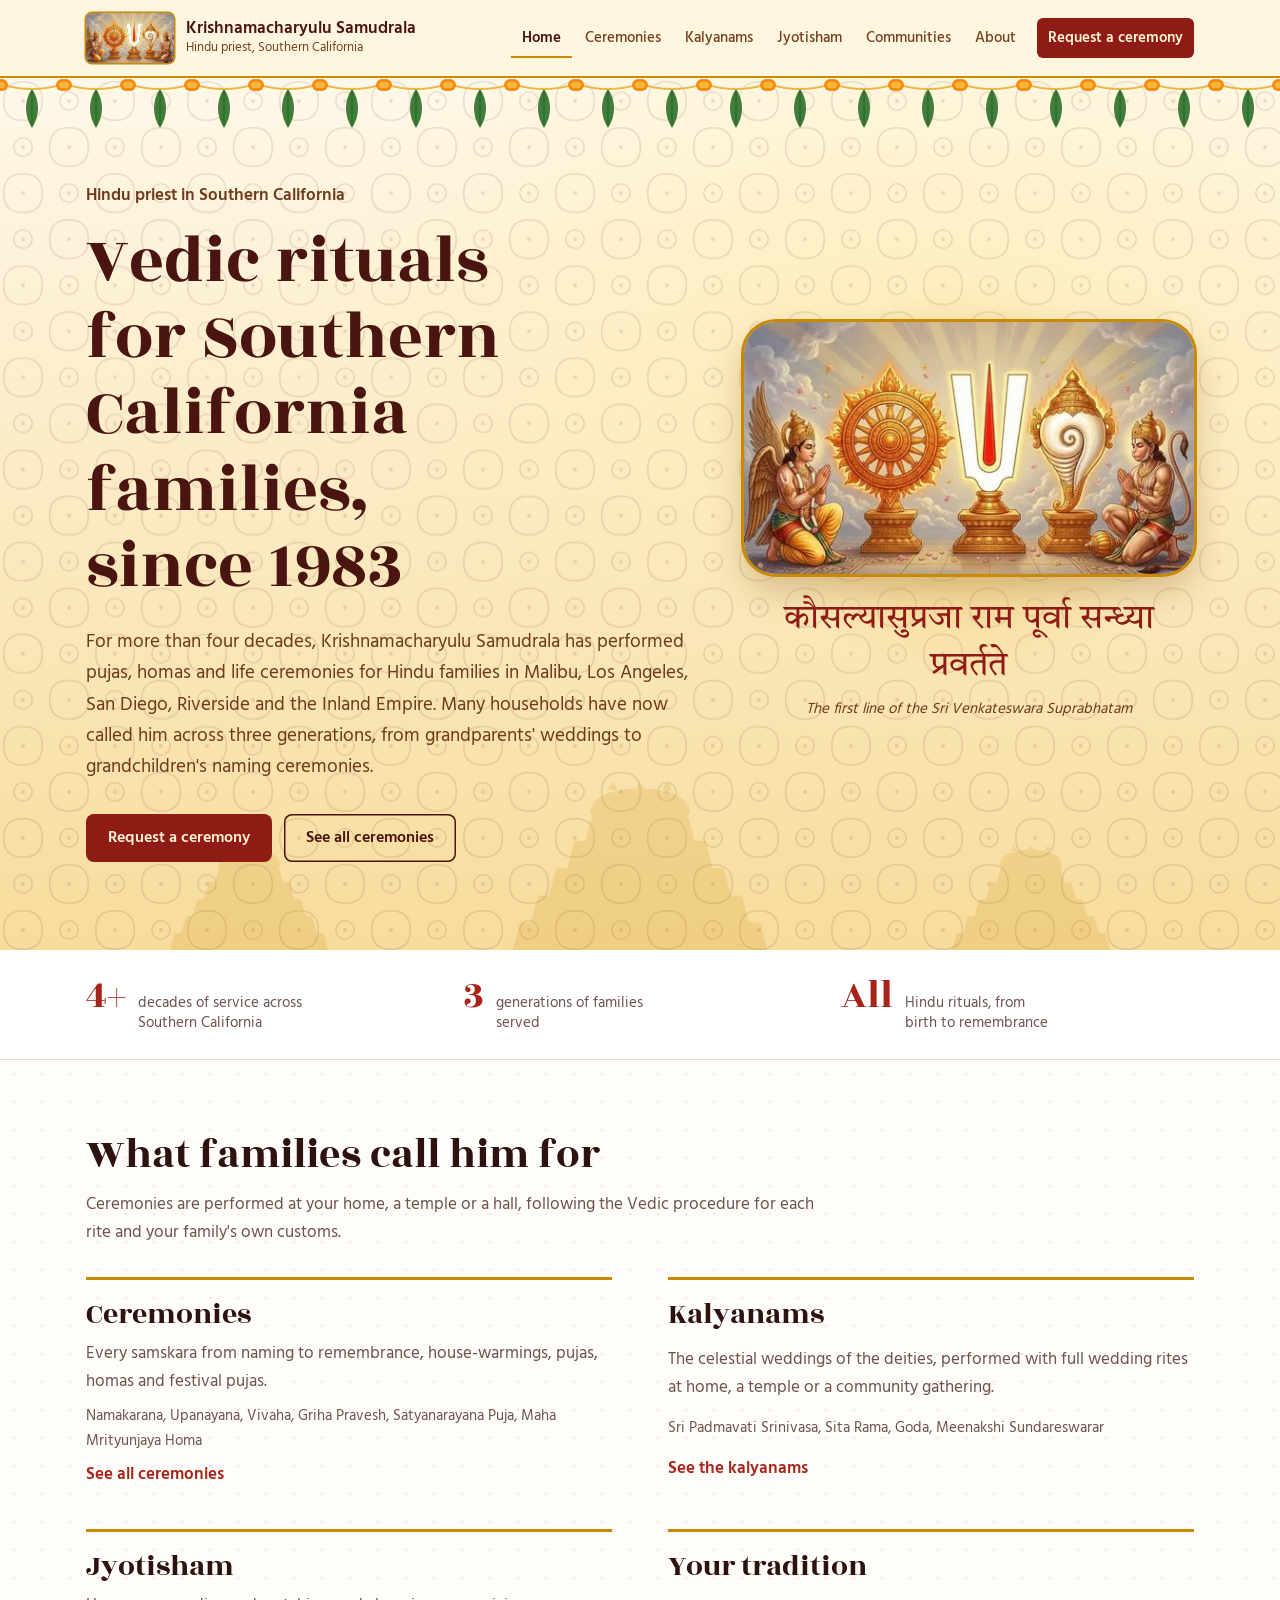
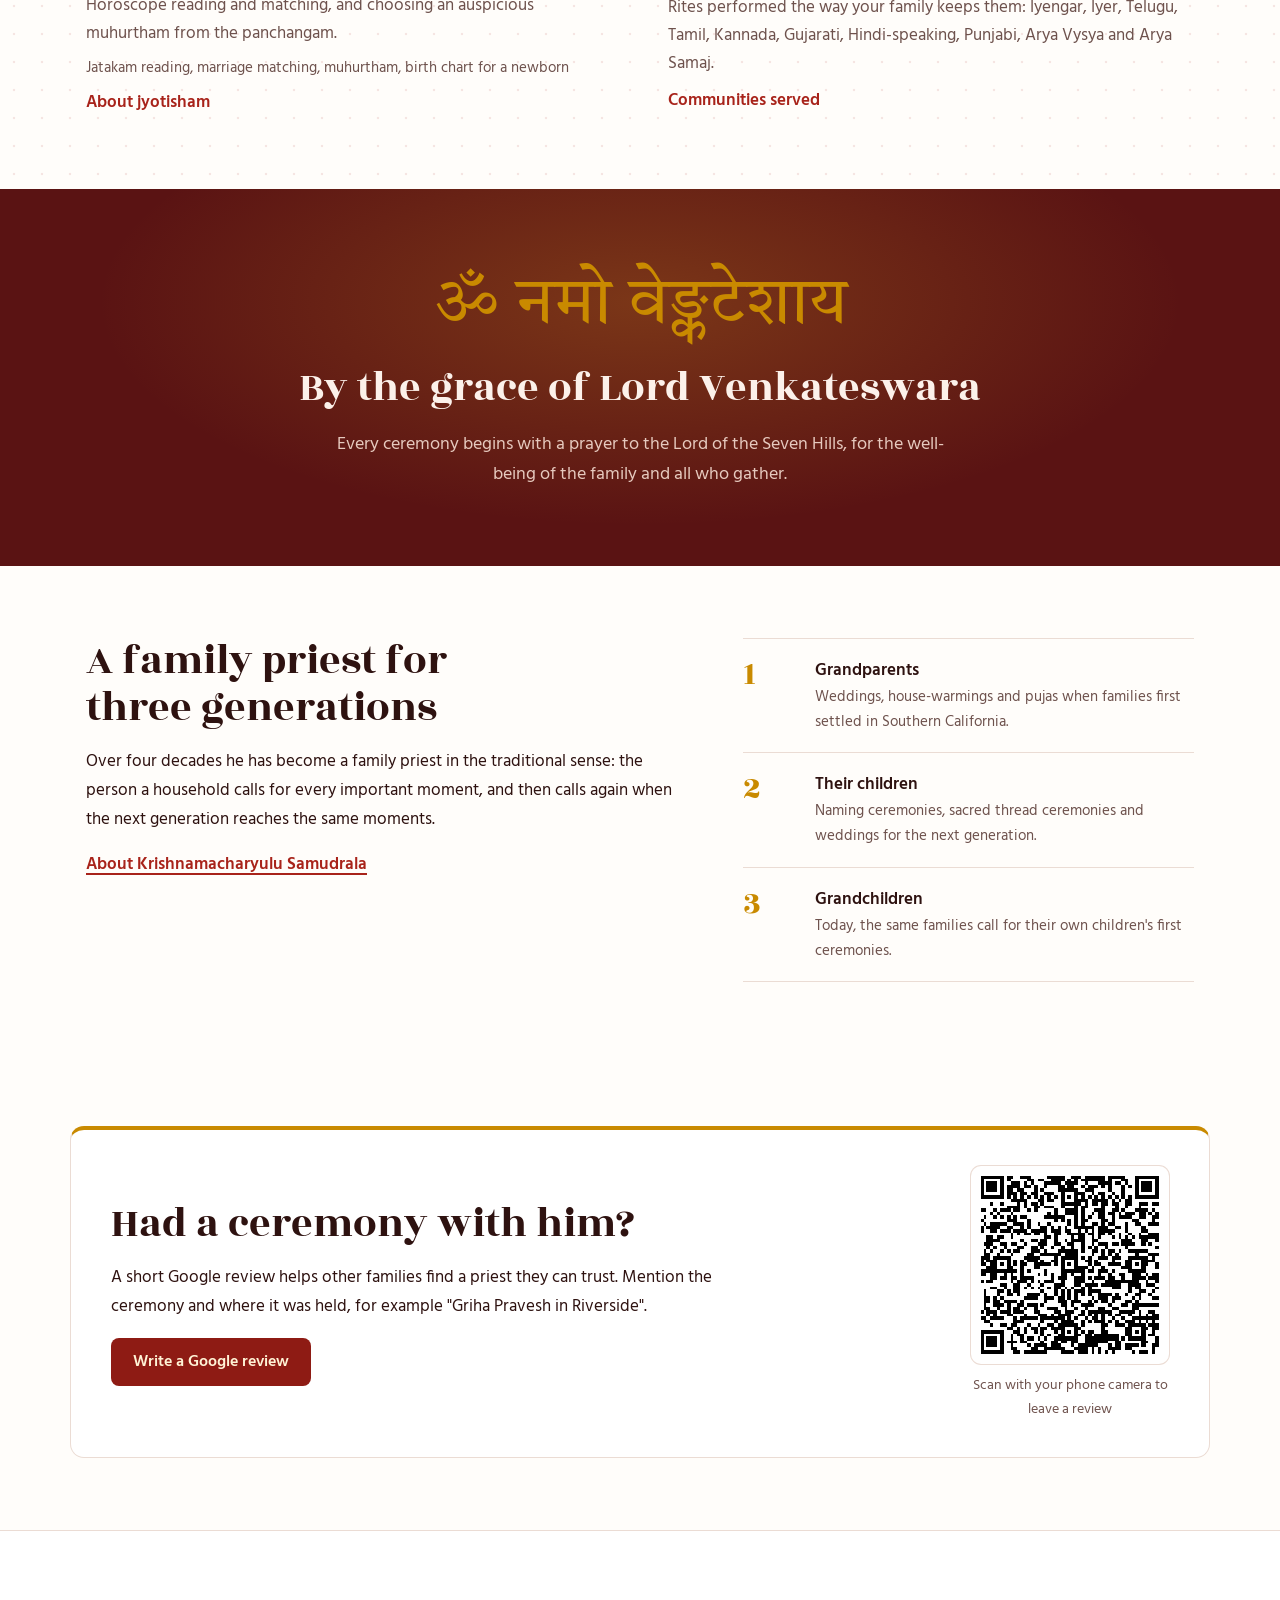
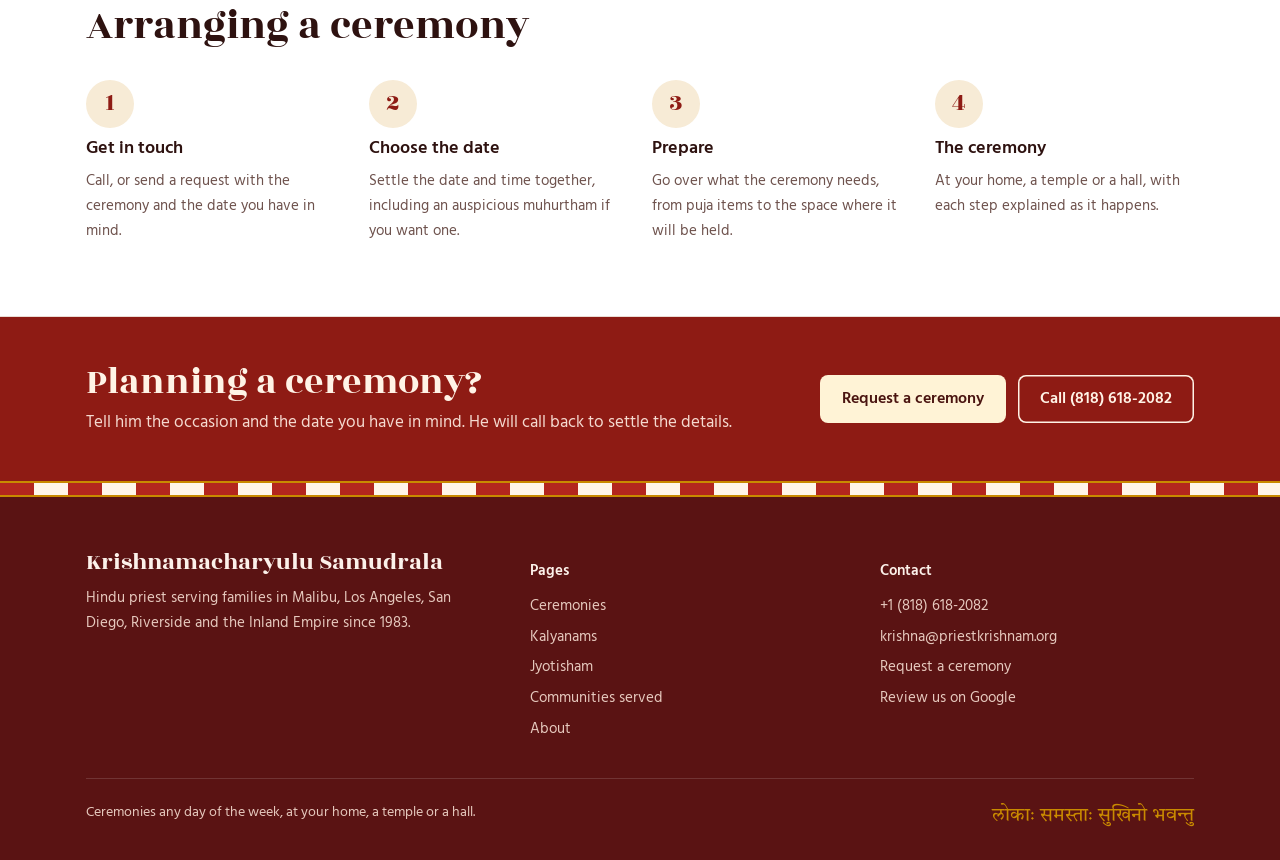
==== commit c6a9360c: "fix; google review link" ====
--- a/index.html
+++ b/index.html
@@ -547,6 +547,20 @@
   </div>
 </section>
 
+<section class="section">
+  <div class="wrap review">
+    <div class="prose">
+      <h2>Had a ceremony with him?</h2>
+      <p>A short Google review helps other families find a priest they can trust. Mention the ceremony and where it was held, for example "Griha Pravesh in Riverside".</p>
+      <p><a class="btn primary" href="https://g.page/r/CZpFCfgSUNOCEBM/review" target="_blank" rel="noopener">Write a Google review</a></p>
+    </div>
+    <figure class="qr">
+      <img src="google-review-qr.png" alt="QR code that opens the Google review page" width="198" height="198">
+      <figcaption>Scan with your phone camera to leave a review</figcaption>
+    </figure>
+  </div>
+</section>
+
 <section class="section alt">
   <div class="wrap">
     <div class="sec-head"><h2>Arranging a ceremony</h2></div>
@@ -594,6 +608,7 @@
         <li><a href="tel:+18186182082">+1 (818) 618-2082</a></li>
         <li><a href="mailto:krishna@priestkrishnam.org">krishna@priestkrishnam.org</a></li>
         <li><a href="contact.html">Request a ceremony</a></li>
+        <li><a href="https://g.page/r/CZpFCfgSUNOCEBM/review" target="_blank" rel="noopener">Review us on Google</a></li>
       </ul>
     </div>
     <div class="base">
--- a/styles.css
+++ b/styles.css
@@ -331,3 +331,15 @@
   .hero .shrine { animation: rise 900ms cubic-bezier(.2, .7, .2, 1) both; }
   @keyframes rise { from { opacity: 0; transform: translateY(14px); } to { opacity: 1; transform: none; } }
 }
+
+/* ---------- Google review ---------- */
+.review { display: grid; grid-template-columns: minmax(0, 1fr) auto; gap: 48px; align-items: center; border: 1px solid var(--line); border-top: 4px solid var(--turmeric); border-radius: var(--r-md); background: var(--surface); padding: 36px 40px; }
+.qr { margin: 0; display: grid; justify-items: center; gap: 10px; text-align: center; }
+.qr img, .review-mini img { display: block; background: #FFFFFF; padding: 10px; border-radius: 10px; box-shadow: 0 0 0 1px var(--line); image-rendering: pixelated; }
+.qr figcaption { font-size: 14px; color: var(--muted); max-width: 14em; }
+.review-mini { grid-template-columns: auto minmax(0, 1fr); align-items: center; gap: 18px; }
+.review-mini h3 { font-size: 20px; margin-bottom: 4px; }
+@media (max-width: 700px) {
+  .review { grid-template-columns: minmax(0, 1fr); padding: 26px 22px; gap: 28px; }
+  .qr { justify-self: start; }
+}
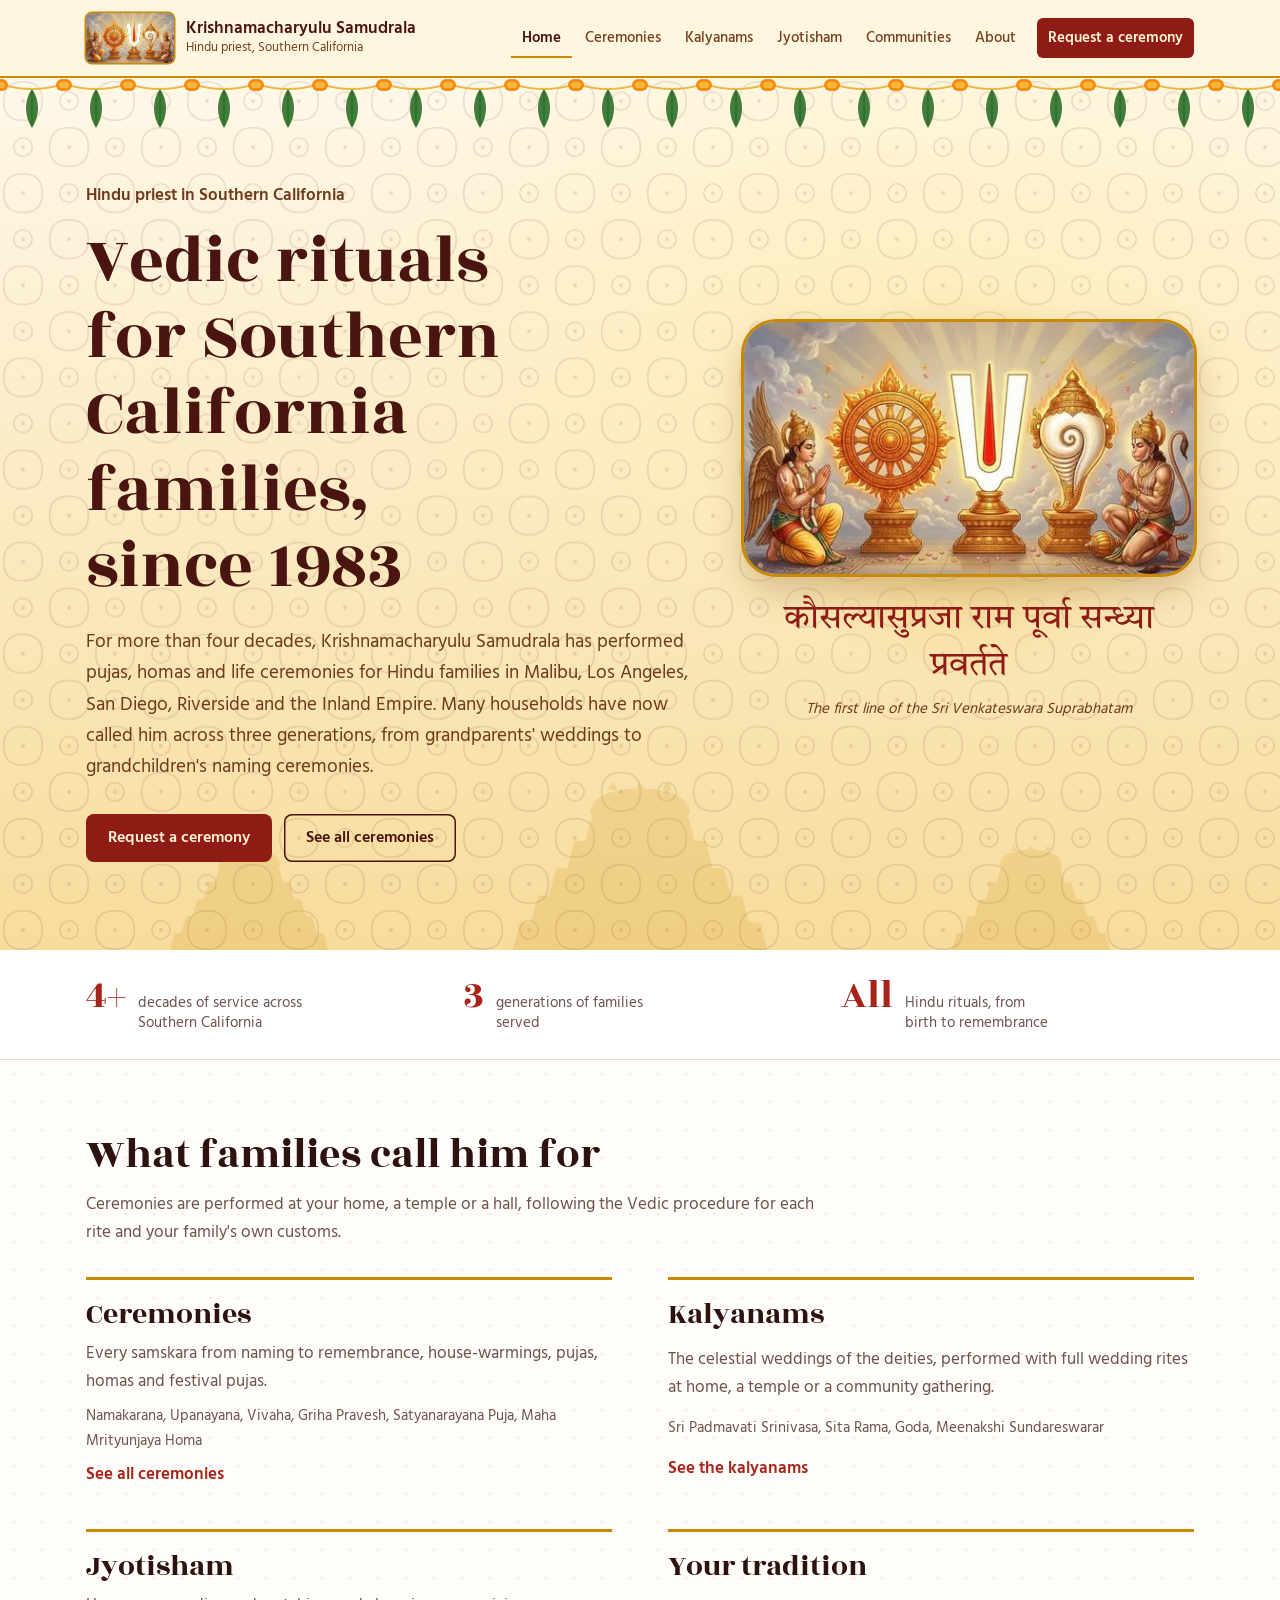
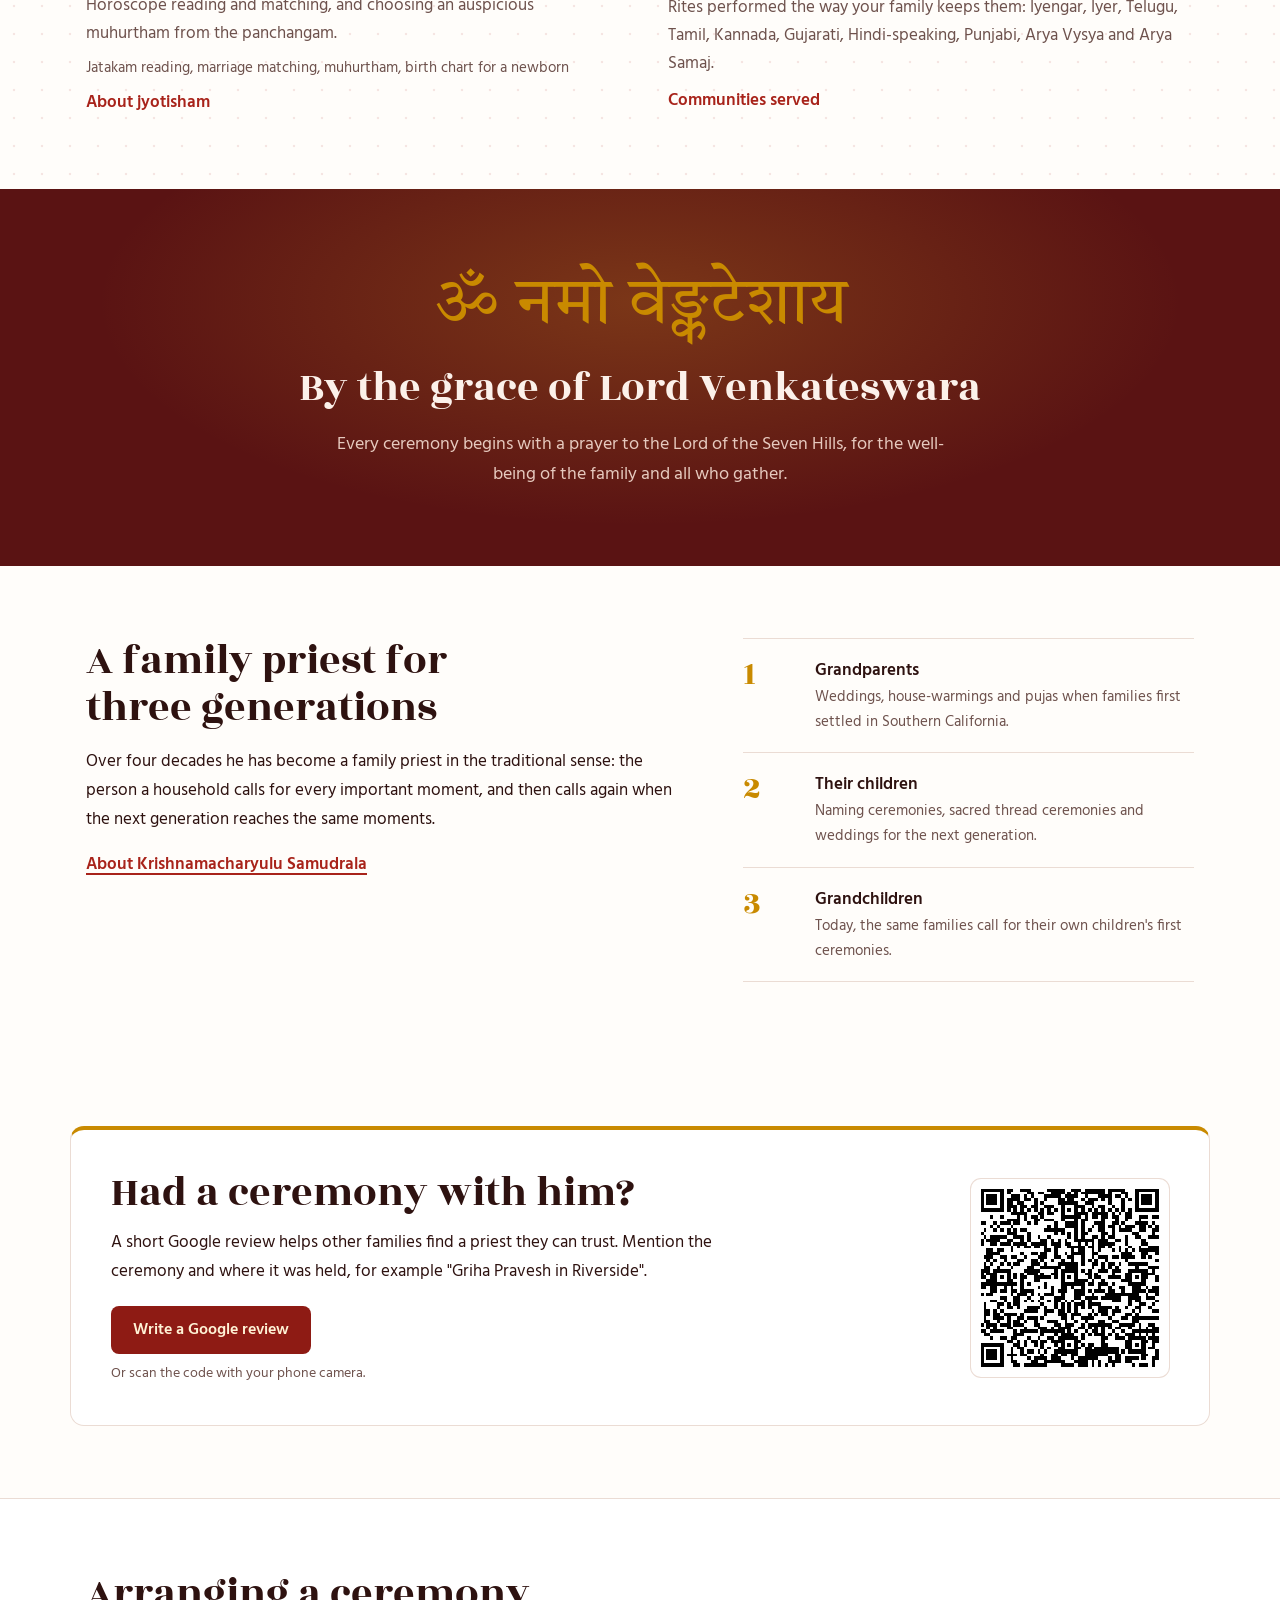
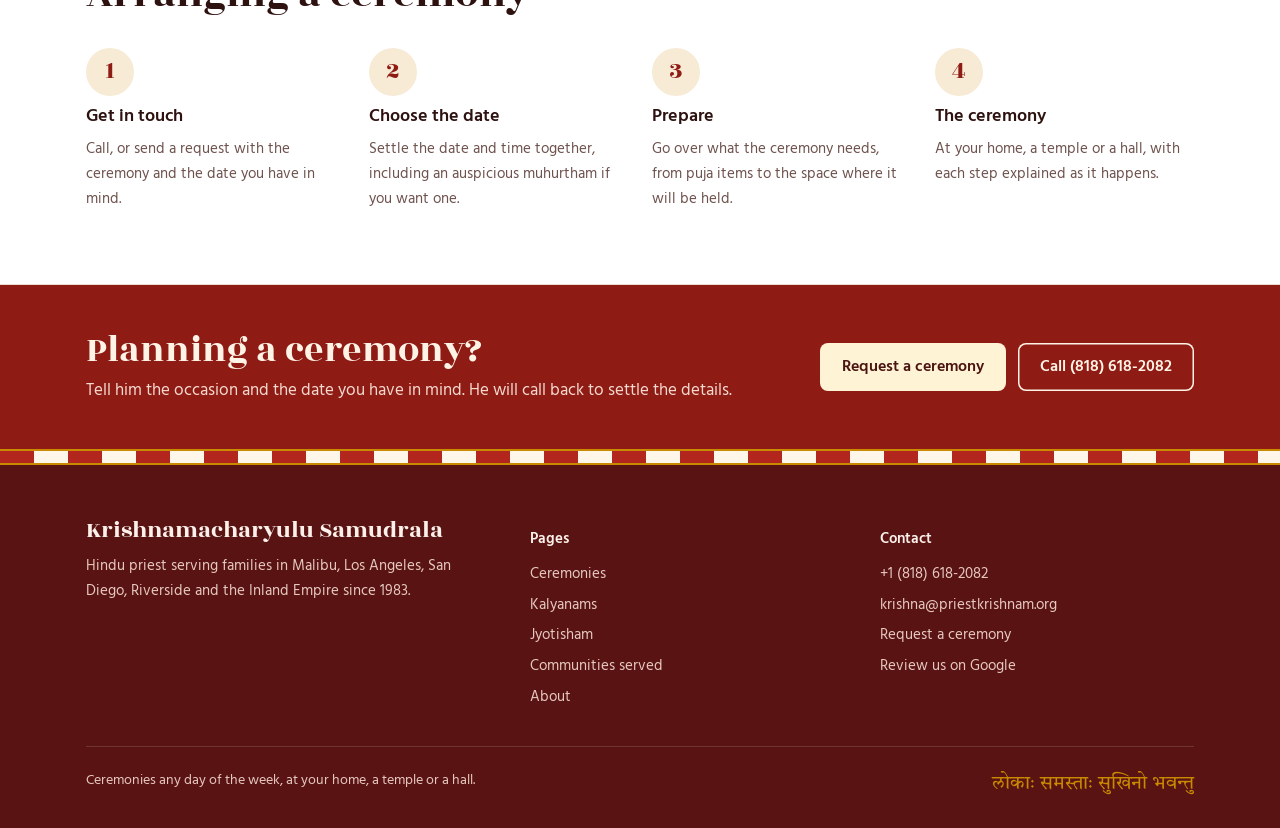
==== commit 37a75852: "fix: scanner" ====
--- a/index.html
+++ b/index.html
@@ -549,15 +549,15 @@
 
 <section class="section">
   <div class="wrap review">
-    <div class="prose">
+    <div class="review-text">
       <h2>Had a ceremony with him?</h2>
       <p>A short Google review helps other families find a priest they can trust. Mention the ceremony and where it was held, for example "Griha Pravesh in Riverside".</p>
-      <p><a class="btn primary" href="https://g.page/r/CZpFCfgSUNOCEBM/review" target="_blank" rel="noopener">Write a Google review</a></p>
-    </div>
-    <figure class="qr">
-      <img src="google-review-qr.png" alt="QR code that opens the Google review page" width="198" height="198">
-      <figcaption>Scan with your phone camera to leave a review</figcaption>
-    </figure>
+    </div>
+    <img class="review-qr" src="google-review-qr.png" alt="QR code that opens the Google review page" width="198" height="198">
+    <div class="review-cta">
+      <a class="btn primary" href="https://g.page/r/CZpFCfgSUNOCEBM/review" target="_blank" rel="noopener">Write a Google review</a>
+      <p>Or scan the code with your phone camera.</p>
+    </div>
   </div>
 </section>
 
--- a/styles.css
+++ b/styles.css
@@ -332,14 +332,20 @@
   @keyframes rise { from { opacity: 0; transform: translateY(14px); } to { opacity: 1; transform: none; } }
 }
 
-/* ---------- Google review ---------- */
-.review { display: grid; grid-template-columns: minmax(0, 1fr) auto; gap: 48px; align-items: center; border: 1px solid var(--line); border-top: 4px solid var(--turmeric); border-radius: var(--r-md); background: var(--surface); padding: 36px 40px; }
-.qr { margin: 0; display: grid; justify-items: center; gap: 10px; text-align: center; }
-.qr img, .review-mini img { display: block; background: #FFFFFF; padding: 10px; border-radius: 10px; box-shadow: 0 0 0 1px var(--line); image-rendering: pixelated; }
-.qr figcaption { font-size: 14px; color: var(--muted); max-width: 14em; }
-.review-mini { grid-template-columns: auto minmax(0, 1fr); align-items: center; gap: 18px; }
+/* ---------- Google review: QR always beside the call to action ---------- */
+.review { display: grid; grid-template-columns: minmax(0, 1fr) auto; grid-template-areas: "text qr" "cta qr"; column-gap: clamp(20px, 5vw, 56px); row-gap: 20px; align-items: center; border: 1px solid var(--line); border-top: 4px solid var(--turmeric); border-radius: var(--r-md); background: var(--surface); padding: clamp(22px, 4vw, 40px); }
+.review-text { grid-area: text; display: grid; gap: 12px; max-width: 36em; align-self: end; }
+.review-qr { grid-area: qr; width: clamp(96px, 22vw, 198px); height: auto; }
+.review-cta { grid-area: cta; display: grid; gap: 8px; justify-items: start; align-self: start; }
+.review-cta p { font-size: 14px; color: var(--muted); }
+.review-qr, .review-mini img { display: block; background: #FFFFFF; padding: clamp(6px, 1.2vw, 10px); border-radius: 10px; box-shadow: 0 0 0 1px var(--line); image-rendering: pixelated; }
+.review-mini { grid-template-columns: auto minmax(0, 1fr); align-items: center; gap: clamp(12px, 3vw, 18px); }
+.review-mini img { width: clamp(84px, 20vw, 110px); height: auto; }
 .review-mini h3 { font-size: 20px; margin-bottom: 4px; }
 @media (max-width: 700px) {
-  .review { grid-template-columns: minmax(0, 1fr); padding: 26px 22px; gap: 28px; }
-  .qr { justify-self: start; }
-}
+  /* text across the top, then QR and button side by side */
+  .review { grid-template-columns: auto minmax(0, 1fr); grid-template-areas: "text text" "qr cta"; }
+  .review-cta { align-self: center; }
+  .review-cta .btn { padding: 0 16px; }
+}
+@media (max-width: 340px) { .review-cta .btn { font-size: 15px; padding: 0 12px; } }
